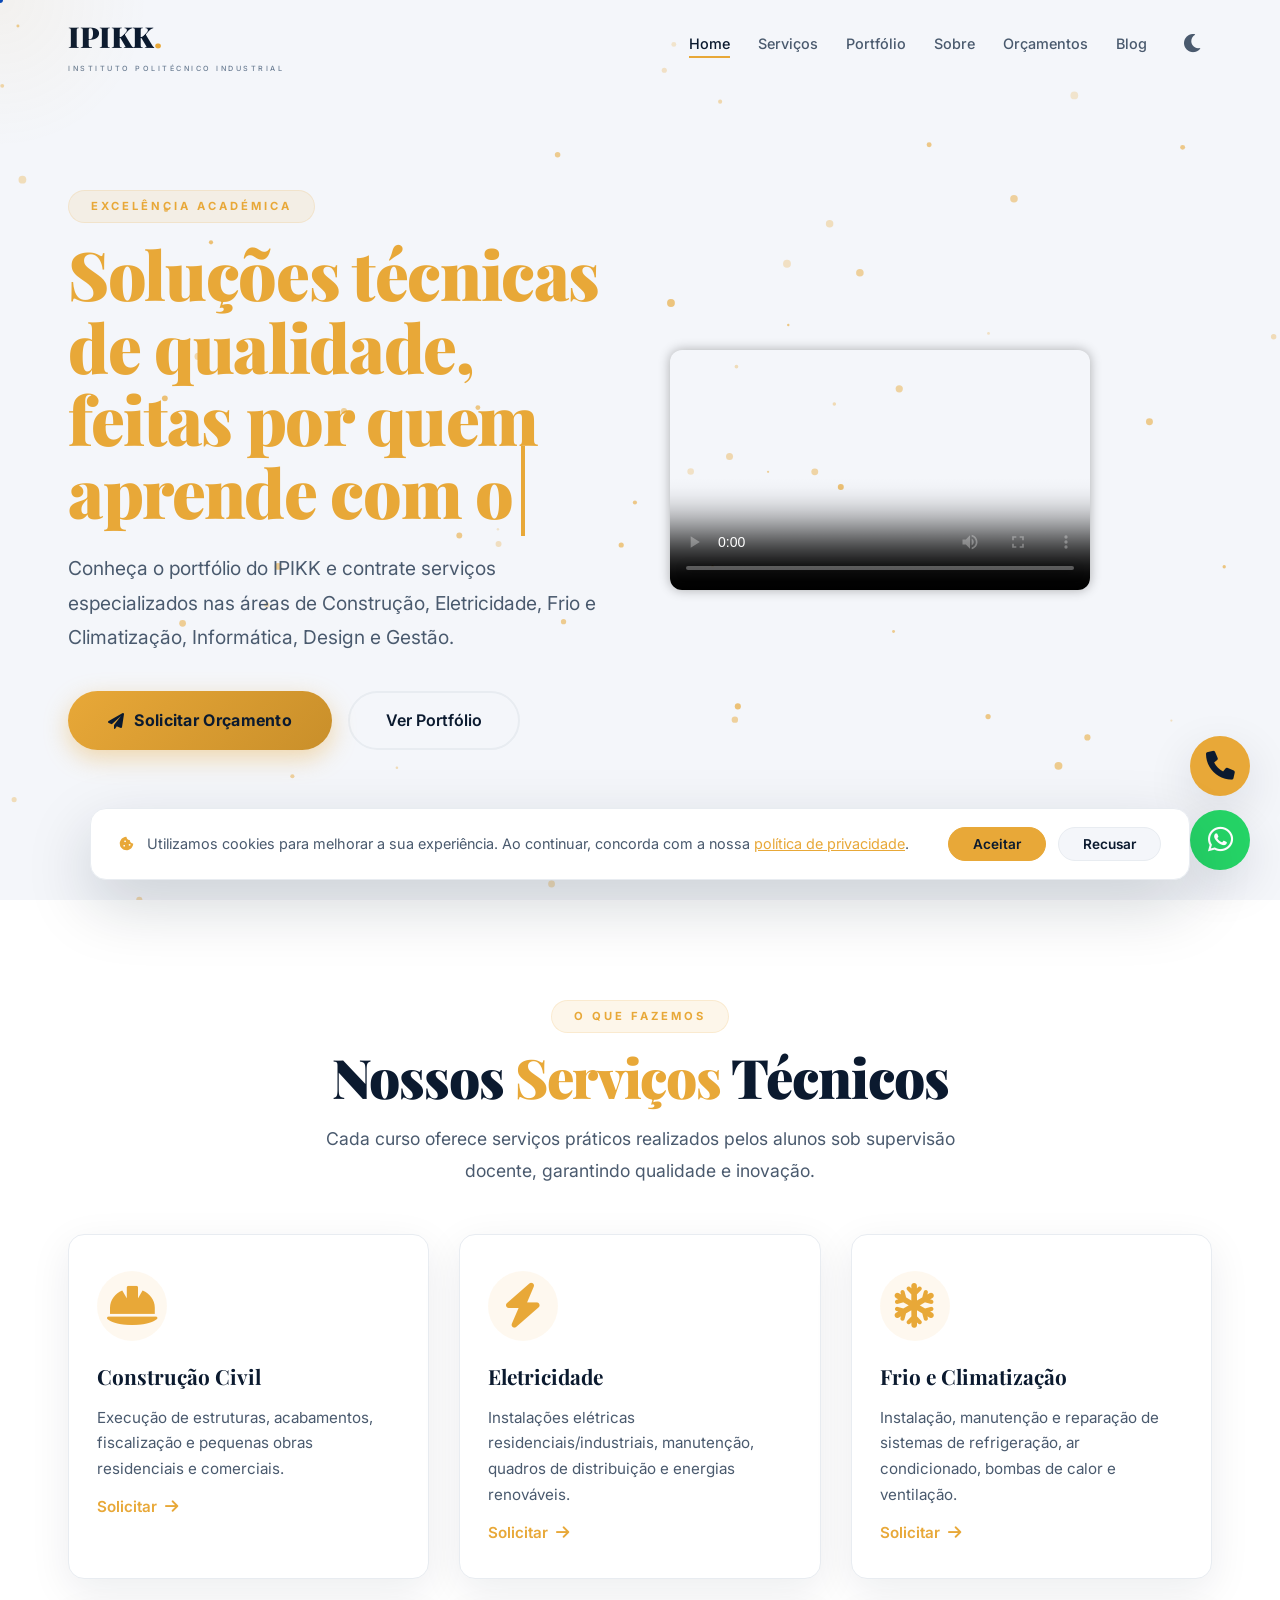
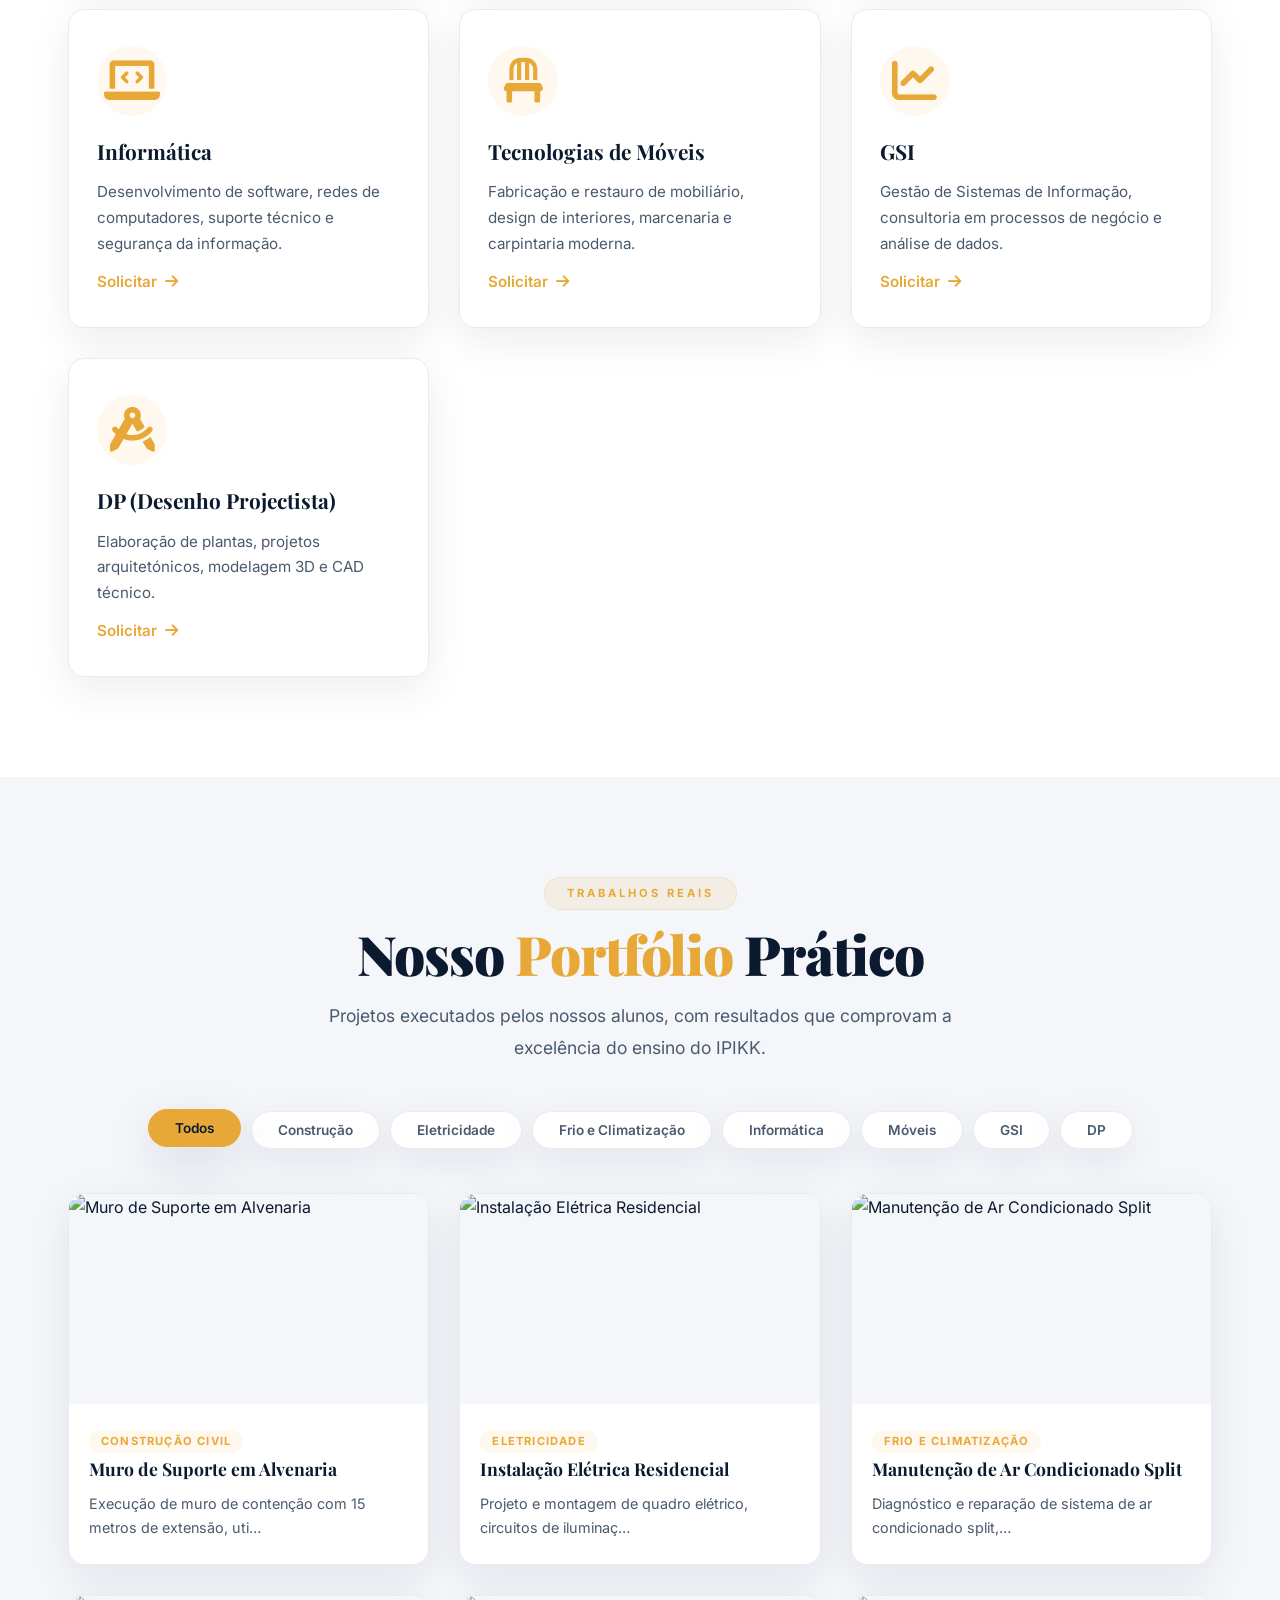
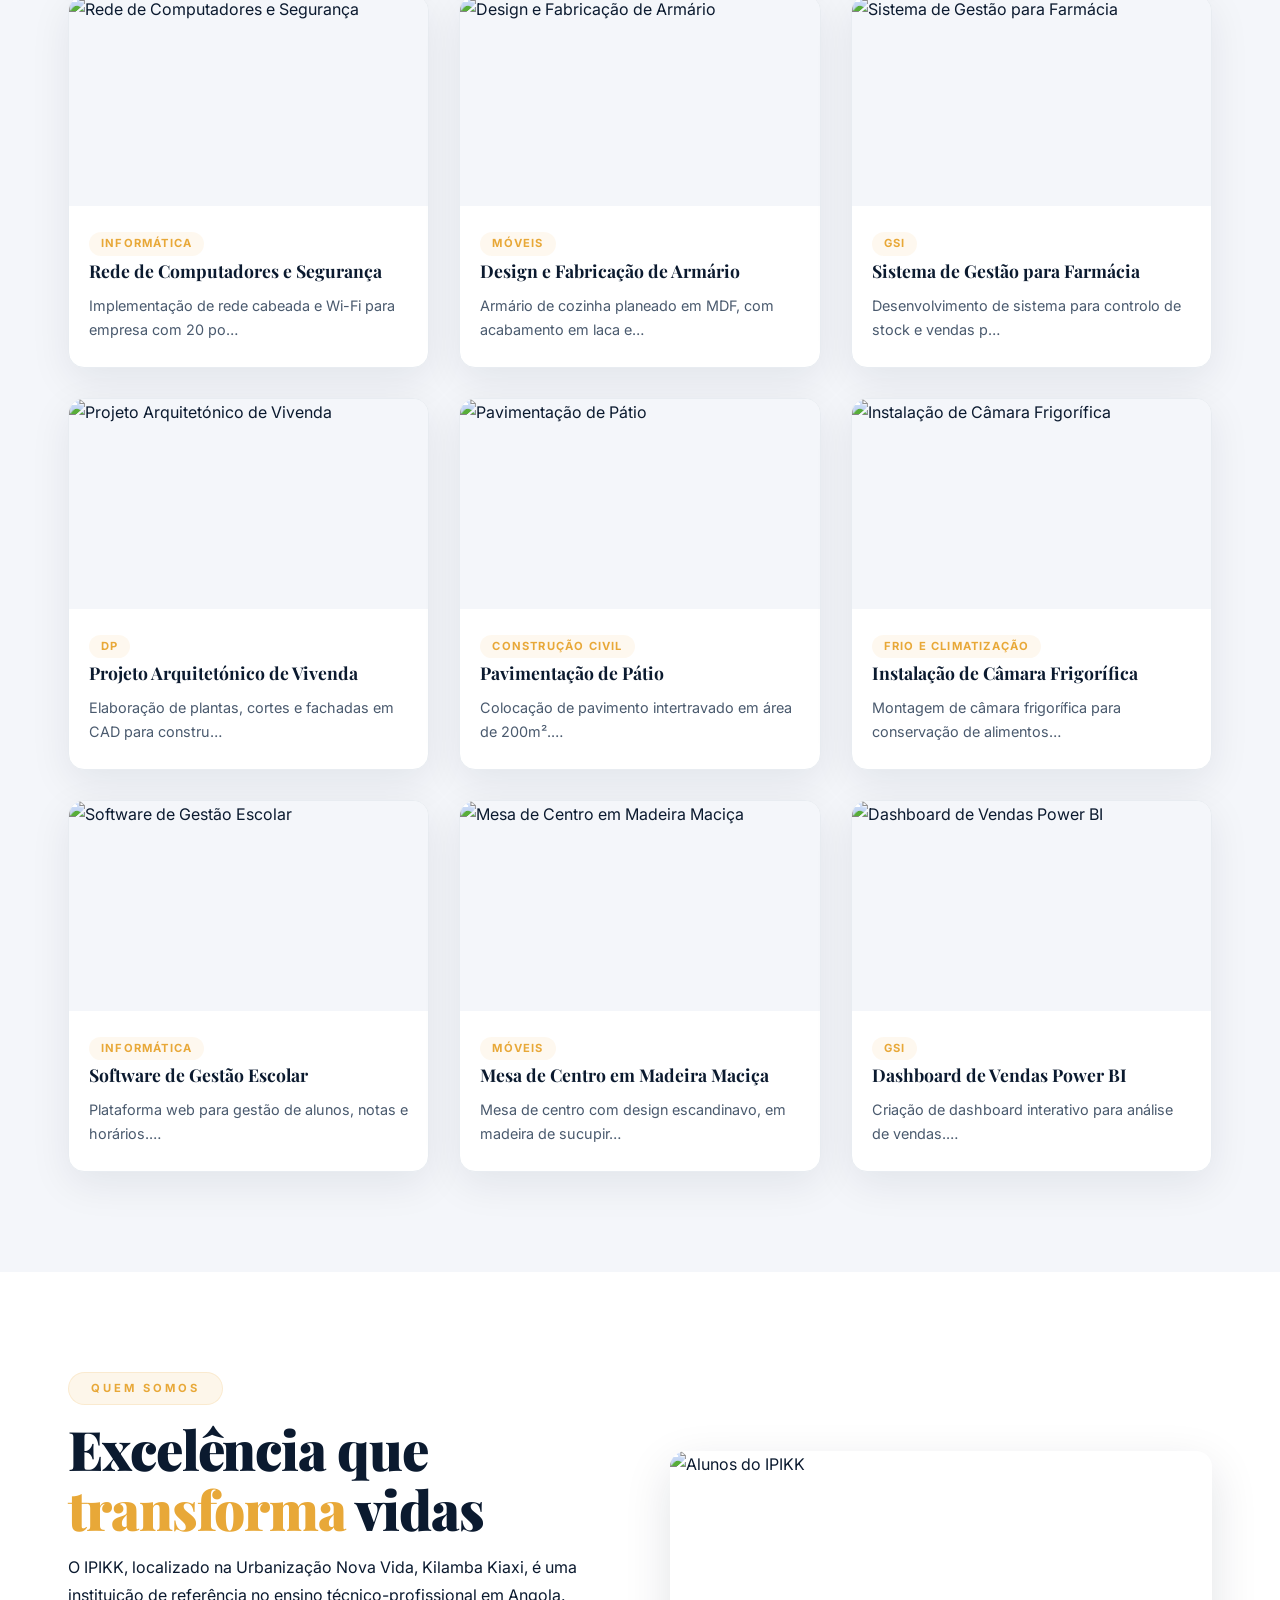
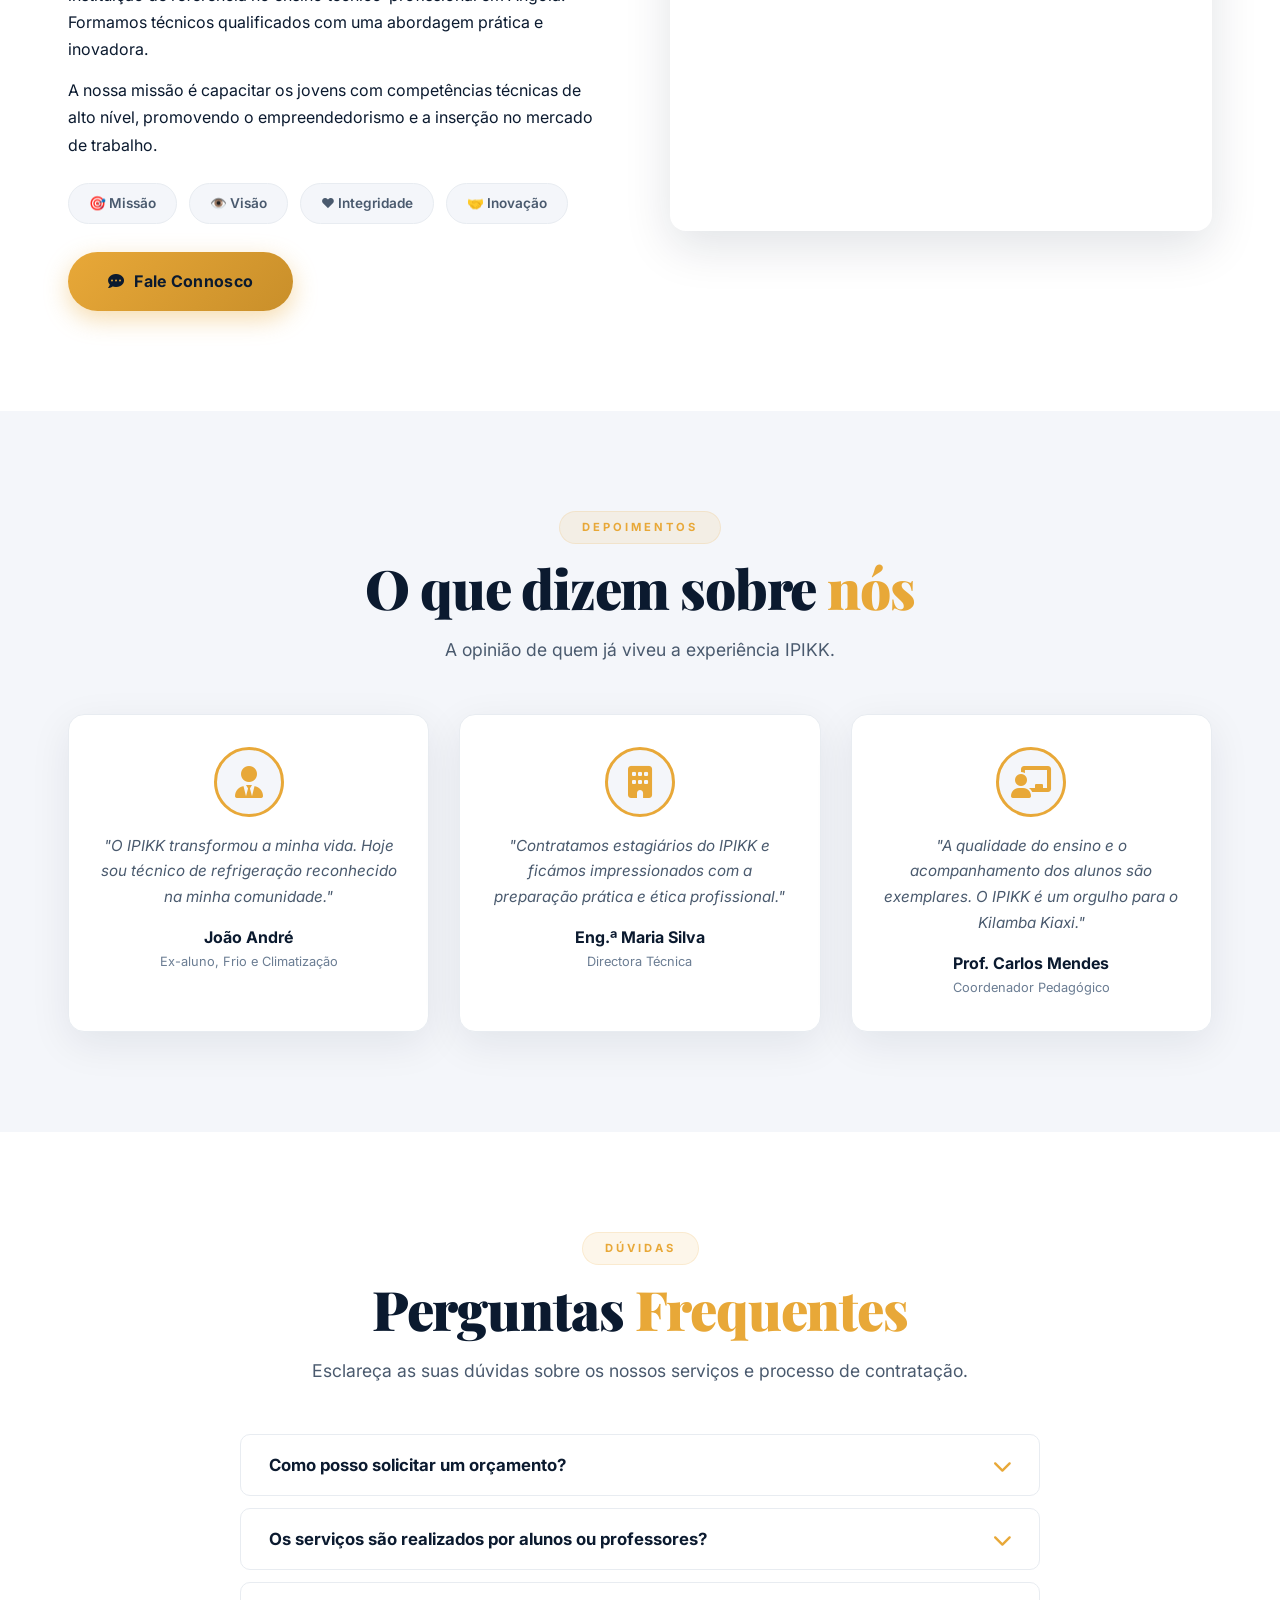
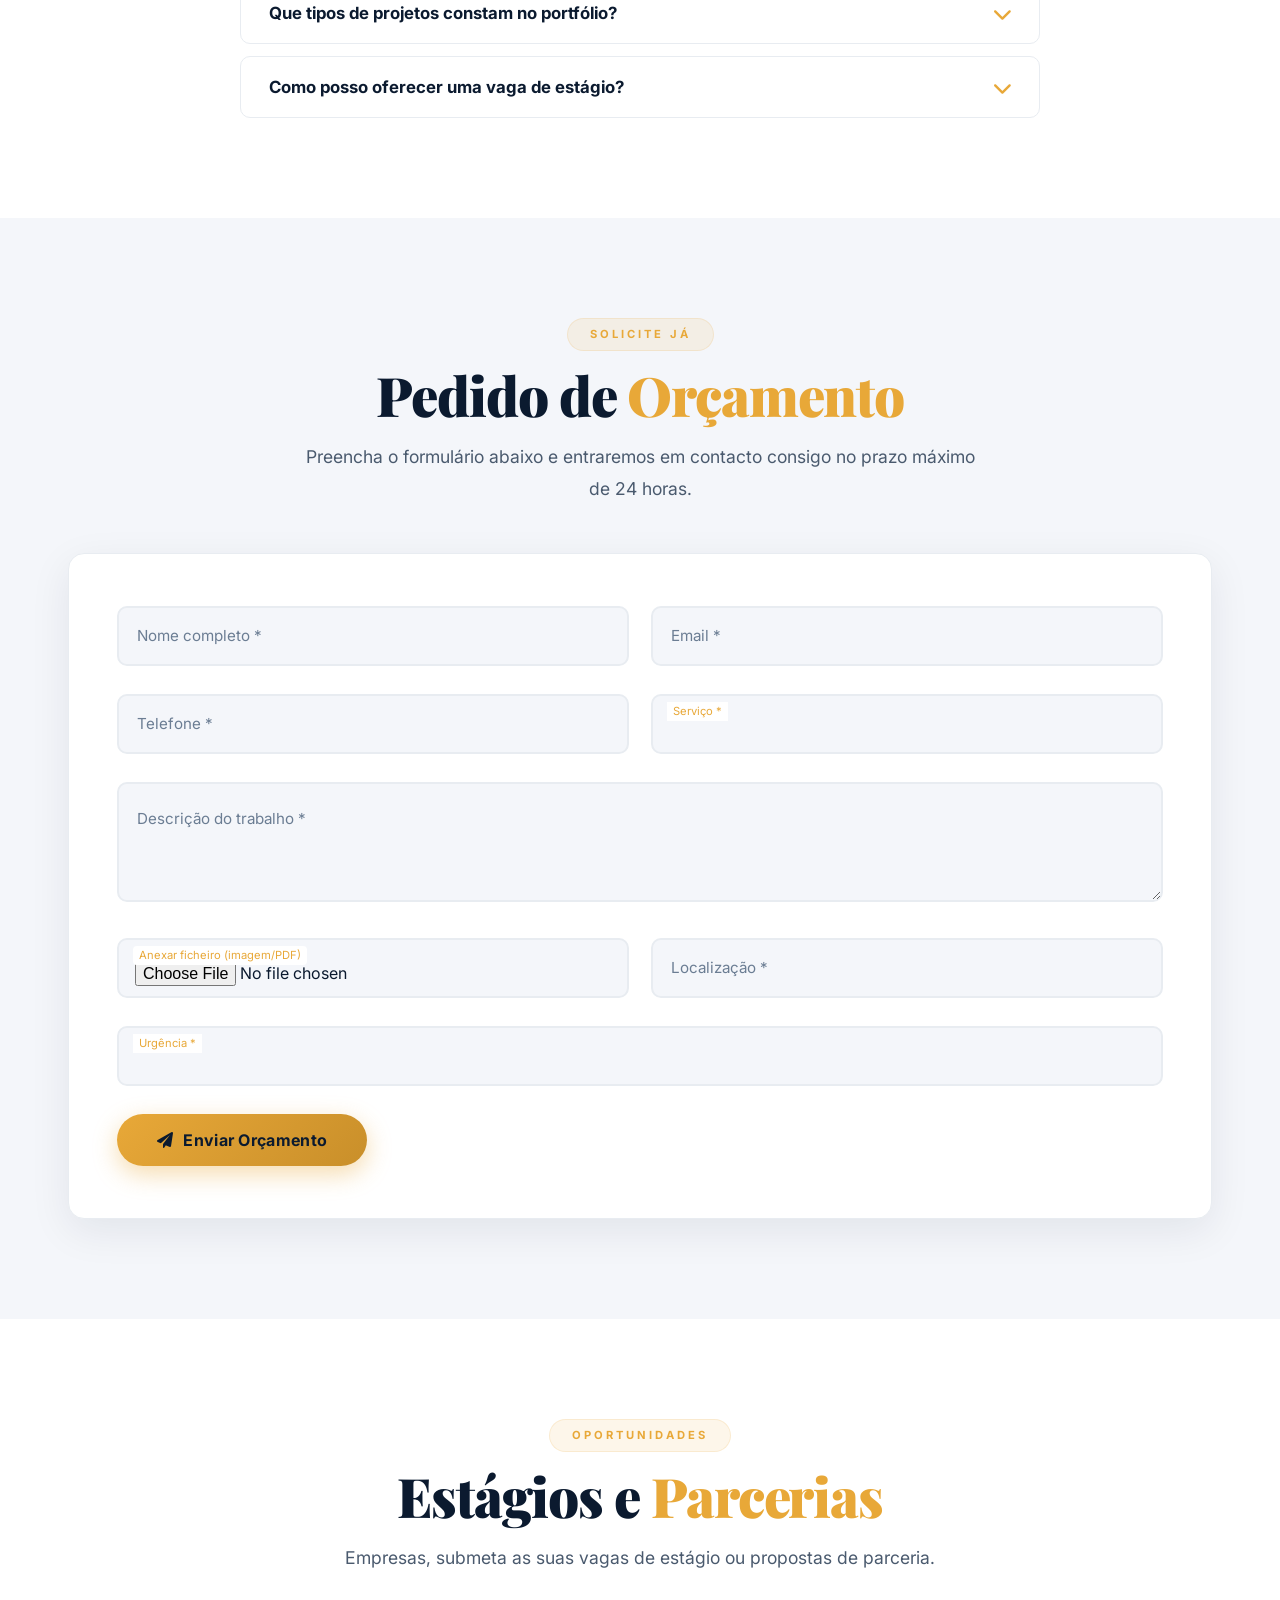
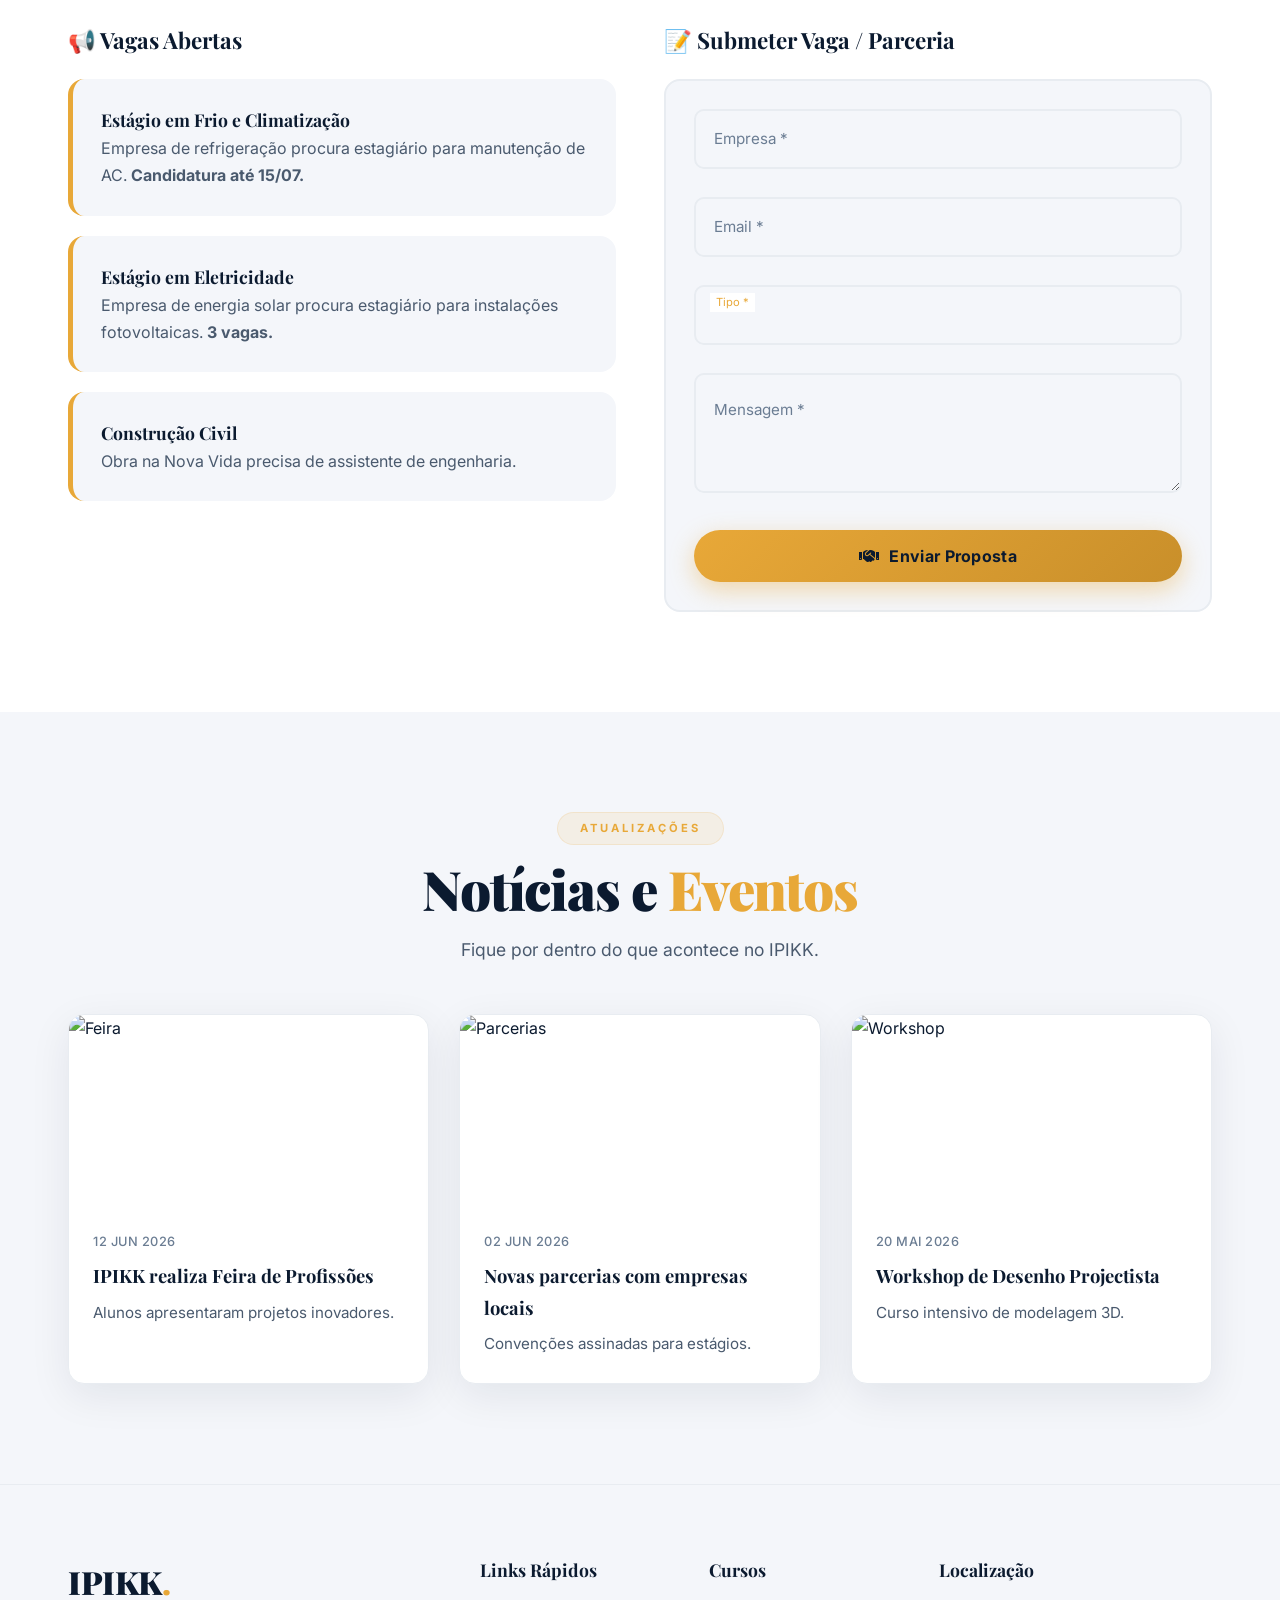
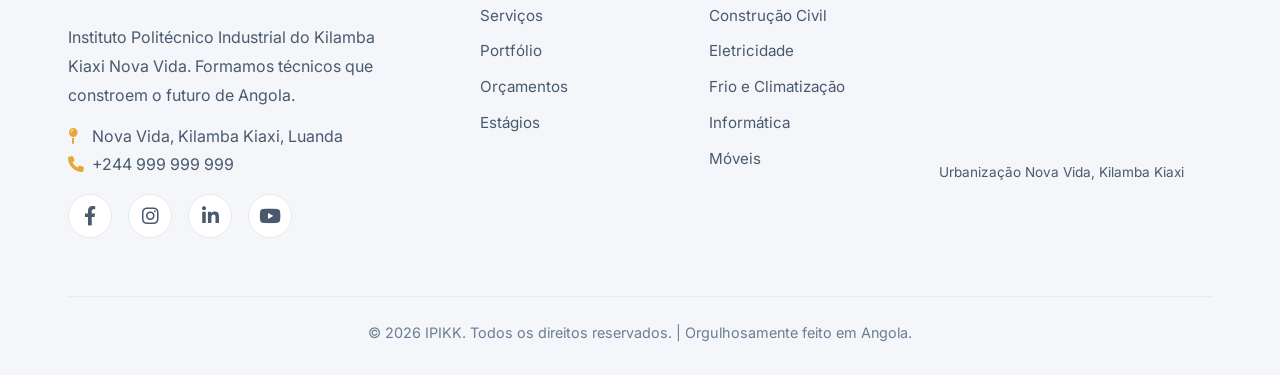
==== index.html @ c1d5034c "Rename IPIKK.html to index.html" ====
<!DOCTYPE html>
<html lang="pt-PT" class="light">
<head>
    <meta charset="UTF-8">
    <meta name="viewport" content="width=device-width, initial-scale=1.0">
    <title>IPIKK — Instituto Politécnico Industrial do Kilamba Kiaxi Nova Vida</title>
    <meta name="description" content="IPIKK: Ensino técnico profissional em Construção Civil, Eletricidade, Frio e Climatização, Informática, Móveis, GSI e Desenho Projectista. Solicite serviços ou veja o nosso portfólio.">
    <link rel="stylesheet" href="https://cdnjs.cloudflare.com/ajax/libs/font-awesome/6.0.0-beta3/css/all.min.css">
    <link href="https://fonts.googleapis.com/css2?family=Inter:opsz,wght@14..32,400;14..32,500;14..32,600;14..32,700;14..32,800;14..32,900&family=Playfair+Display:wght@700;800;900&display=swap" rel="stylesheet">
    <link rel="stylesheet" href="video.css"> 
    <style>
        /* =============================================================
                   RESET & VARIÁVEIS (LIGHT / DARK)
                ============================================================= */
        *,
        *::before,
        *::after {
            margin: 0;
            padding: 0;
            box-sizing: border-box;
        }

        :root {
            --font-body: 'Inter', -apple-system, BlinkMacSystemFont, sans-serif;
            --font-heading: 'Playfair Display', 'Times New Roman', serif;

            --bg-primary: #FFFFFF;
            --bg-secondary: #F4F6FA;
            --bg-card: #FFFFFF;
            --bg-glass: rgba(255, 255, 255, 0.7);
            --text-primary: #0B1A2F;
            --text-secondary: #4A5A6E;
            --text-muted: #6B7D93;
            --border-color: #E8ECF1;
            --shadow-sm: 0 12px 40px rgba(11, 26, 47, 0.08);
            --shadow-md: 0 16px 48px rgba(11, 26, 47, 0.12);
            --shadow-lg: 0 24px 64px rgba(11, 26, 47, 0.18);
            --destaque: #E8A838;
            --destaque-hover: #C98F2A;
            --destaque-glow: rgba(232, 168, 56, 0.4);
            --radius: 16px;
            --radius-sm: 10px;
            --transition: 0.4s cubic-bezier(0.25, 0.46, 0.45, 0.94);
        }

        html.dark {
            --bg-primary: #0A0F1A;
            --bg-secondary: #141C2B;
            --bg-card: #1A2335;
            --bg-glass: rgba(26, 35, 53, 0.85);
            --text-primary: #F0F4FA;
            --text-secondary: #B0C0D0;
            --text-muted: #7A8A9E;
            --border-color: #2A3A50;
            --shadow-sm: 0 12px 40px rgba(0, 0, 0, 0.4);
            --shadow-md: 0 16px 48px rgba(0, 0, 0, 0.5);
            --shadow-lg: 0 24px 64px rgba(0, 0, 0, 0.6);
        }

        body {
            font-family: var(--font-body);
            background: var(--bg-primary);
            color: var(--text-primary);
            line-height: 1.7;
            transition: background 0.4s, color 0.4s;
            overflow-x: hidden;
            cursor: none;
        }

        @media (max-width: 768px) {
            body {
                cursor: auto;
            }
        }

        a {
            text-decoration: none;
            color: inherit;
        }
        img {
            max-width: 100%;
            display: block;
        }
        .container {
            max-width: 1200px;
            margin: 0 auto;
            padding: 0 28px;
        }
        .section-padding {
            padding: 100px 0;
        }

        /* =============================================================
                   PRELOADER
                ============================================================= */
        #preloader {
            position: fixed;
            inset: 0;
            background: var(--azul-profundo, #0B1A2F);
            background: var(--bg-primary);
            z-index: 99999;
            display: flex;
            flex-direction: column;
            align-items: center;
            justify-content: center;
            transition: opacity 0.8s ease, visibility 0.8s ease;
        }
        #preloader.hide {
            opacity: 0;
            visibility: hidden;
            pointer-events: none;
        }
        #preloader .logo-big {
            font-family: var(--font-heading);
            font-size: 3.5rem;
            font-weight: 900;
            color: var(--text-primary);
            margin-bottom: 20px;
        }
        #preloader .logo-big span {
            color: var(--destaque);
        }
        .preloader-spinner {
            width: 60px;
            height: 60px;
            border: 4px solid var(--border-color);
            border-top: 4px solid var(--destaque);
            border-radius: 50%;
            animation: spin 1s linear infinite;
        }
        .preloader-bar {
            width: 200px;
            height: 4px;
            background: var(--border-color);
            border-radius: 4px;
            margin-top: 24px;
            overflow: hidden;
            position: relative;
        }
        .preloader-bar::after {
            content: '';
            position: absolute;
            left: -100%;
            top: 0;
            width: 100%;
            height: 100%;
            background: var(--destaque);
            animation: loadBar 1.8s ease-in-out infinite;
        }
        @keyframes spin {
            to {
                transform: rotate(360deg);
            }
        }
        @keyframes loadBar {
            0% {
                left: -100%;
                width: 30%;
            }
            50% {
                left: 0%;
                width: 70%;
            }
            100% {
                left: 100%;
                width: 30%;
            }
        }

        /* =============================================================
                   CUSTOM CURSOR
                ============================================================= */
        .cursor-glow {
            position: fixed;
            width: 300px;
            height: 300px;
            border-radius: 50%;
            background: radial-gradient(circle, rgba(232, 168, 56, 0.06) 0%, transparent 70%);
            pointer-events: none;
            z-index: 9999;
            transform: translate(-50%, -50%);
            transition: width 0.3s, height 0.3s;
            will-change: transform;
        }
        .cursor-dot {
            position: fixed;
            width: 6px;
            height: 6px;
            border-radius: 50%;
            background: var(--destaque);
            pointer-events: none;
            z-index: 9999;
            transform: translate(-50%, -50%);
            transition: width 0.15s, height 0.15s, background 0.3s;
            mix-blend-mode: difference;
        }
        @media (max-width: 768px) {
            .cursor-glow,
            .cursor-dot {
                display: none;
            }
        }

        /* =============================================================
                   SCROLL PROGRESS
                ============================================================= */
        #progress-bar {
            position: fixed;
            top: 0;
            left: 0;
            width: 0%;
            height: 4px;
            background: linear-gradient(90deg, var(--destaque), var(--destaque-hover));
            z-index: 10000;
            transition: width 0.1s;
            box-shadow: 0 0 16px var(--destaque-glow);
        }

        /* =============================================================
                   TAGS / TÍTULOS
                ============================================================= */
        .section-tag {
            display: inline-block;
            font-size: 0.7rem;
            font-weight: 700;
            text-transform: uppercase;
            letter-spacing: 3px;
            color: var(--destaque);
            background: rgba(232, 168, 56, 0.10);
            padding: 6px 22px;
            border-radius: 50px;
            margin-bottom: 14px;
            border: 1px solid rgba(232, 168, 56, 0.15);
        }
        .section-title {
            font-family: var(--font-heading);
            font-size: clamp(2.2rem, 5vw, 3.4rem);
            font-weight: 900;
            line-height: 1.1;
            color: var(--text-primary);
            margin-bottom: 16px;
            letter-spacing: -0.02em;
        }
        .section-title span {
            color: var(--destaque);
        }
        .section-sub {
            font-size: 1.1rem;
            color: var(--text-secondary);
            max-width: 680px;
            margin-bottom: 48px;
            line-height: 1.8;
        }
        .text-center {
            text-align: center;
        }
        .mx-auto {
            margin-left: auto;
            margin-right: auto;
        }

        /* =============================================================
                   BOTÕES
                ============================================================= */
        .btn-primary {
            display: inline-flex;
            align-items: center;
            gap: 10px;
            background: linear-gradient(135deg, var(--destaque) 0%, var(--destaque-hover) 100%);
            color: #0B1A2F;
            font-weight: 700;
            padding: 16px 40px;
            border-radius: 60px;
            border: none;
            font-size: 1rem;
            cursor: pointer;
            transition: var(--transition);
            box-shadow: 0 8px 24px var(--destaque-glow);
            font-family: var(--font-body);
            letter-spacing: 0.3px;
            position: relative;
            overflow: hidden;
        }
        .btn-primary::after {
            content: '';
            position: absolute;
            inset: 0;
            background: radial-gradient(circle at var(--x, 50%) var(--y, 50%), rgba(255, 255, 255, 0.3) 0%, transparent 60%);
            opacity: 0;
            transition: opacity 0.5s;
        }
        .btn-primary:hover::after {
            opacity: 1;
        }
        .btn-primary:hover {
            transform: translateY(-4px) scale(1.02);
            box-shadow: 0 14px 36px var(--destaque-glow);
        }
        .btn-secondary {
            display: inline-flex;
            align-items: center;
            gap: 10px;
            background: transparent;
            color: var(--text-primary);
            font-weight: 600;
            padding: 14px 36px;
            border-radius: 60px;
            border: 2px solid var(--border-color);
            font-size: 1rem;
            cursor: pointer;
            transition: var(--transition);
            font-family: var(--font-body);
        }
        .btn-secondary:hover {
            background: var(--text-primary);
            color: var(--bg-primary);
            border-color: var(--text-primary);
            transform: translateY(-3px);
        }

        /* =============================================================
                   HEADER
                ============================================================= */
        header {
            position: fixed;
            top: 0;
            left: 0;
            width: 100%;
            padding: 12px 0;
            z-index: 1000;
            transition: var(--transition);
            background: transparent;
        }
        header.scrolled {
            background: var(--bg-glass);
            backdrop-filter: blur(16px);
            -webkit-backdrop-filter: blur(16px);
            box-shadow: 0 4px 30px rgba(0, 0, 0, 0.06);
            border-bottom: 1px solid var(--border-color);
        }
        .header-flex {
            display: flex;
            justify-content: space-between;
            align-items: center;
        }
        .logo {
            font-family: var(--font-heading);
            font-weight: 900;
            font-size: 1.8rem;
            color: var(--text-primary);
            letter-spacing: -0.5px;
        }
        .logo span {
            color: var(--destaque);
        }
        .logo small {
            display: block;
            font-family: var(--font-body);
            font-size: 0.45rem;
            font-weight: 500;
            color: var(--text-muted);
            letter-spacing: 2.5px;
            text-transform: uppercase;
            margin-top: 2px;
        }

        nav ul {
            display: flex;
            gap: 28px;
            list-style: none;
            align-items: center;
        }
        nav ul li {
            position: relative;
        }
        nav ul li a {
            color: var(--text-secondary);
            font-weight: 500;
            font-size: 0.9rem;
            transition: var(--transition);
            padding-bottom: 4px;
            border-bottom: 2px solid transparent;
        }
        nav ul li a:hover,
        nav ul li a.active {
            color: var(--text-primary);
            border-bottom-color: var(--destaque);
        }

        .mega-dropdown {
            position: absolute;
            top: 36px;
            left: 50%;
            transform: translateX(-50%) translateY(10px);
            background: var(--bg-card);
            border: 1px solid var(--border-color);
            border-radius: var(--radius);
            padding: 20px 24px;
            min-width: 220px;
            box-shadow: var(--shadow-lg);
            opacity: 0;
            visibility: hidden;
            transition: var(--transition);
            z-index: 100;
            backdrop-filter: blur(12px);
        }
        nav ul li:hover .mega-dropdown {
            opacity: 1;
            visibility: visible;
            transform: translateX(-50%) translateY(0);
        }
        .mega-dropdown a {
            display: block;
            padding: 6px 0;
            font-size: 0.85rem;
            border-bottom: none !important;
            color: var(--text-secondary);
        }
        .mega-dropdown a:hover {
            color: var(--destaque);
            padding-left: 8px;
        }

        .theme-toggle {
            background: none;
            border: none;
            font-size: 1.3rem;
            color: var(--text-secondary);
            cursor: pointer;
            transition: var(--transition);
            padding: 4px 8px;
            border-radius: 50%;
        }
        .theme-toggle:hover {
            color: var(--destaque);
        }
        .hamburger {
            display: none;
            flex-direction: column;
            gap: 5px;
            cursor: pointer;
            background: none;
            border: none;
            padding: 6px;
        }
        .hamburger span {
            width: 28px;
            height: 2.5px;
            background: var(--text-primary);
            border-radius: 4px;
            transition: var(--transition);
        }

        /* =============================================================
                   HERO (Partículas + Typing)
                ============================================================= */
        #hero-canvas {
            position: absolute;
            inset: 0;
            width: 100%;
            height: 100%;
            z-index: 1;
            pointer-events: none;
        }

        .hero {
            position: relative;
            min-height: 100vh;
            display: flex;
            align-items: center;
            background: var(--bg-secondary);
            color: var(--text-primary);
            padding: 140px 0 100px;
            overflow: hidden;
        }
        .hero-grid {
            display: grid;
            grid-template-columns: 1fr 1fr;
            gap: 60px;
            align-items: center;
            position: relative;
            z-index: 2;
        }
        .hero-content h1 {
            font-family: var(--font-heading);
            font-size: clamp(2.6rem, 6vw, 4.2rem);
            font-weight: 900;
            line-height: 1.08;
            margin-bottom: 24px;
            letter-spacing: -0.02em;
            min-height: 1.4em;
        }
        .hero-content h1 .typewriter {
            color: var(--destaque);
            border-right: 4px solid var(--destaque);
            padding-right: 8px;
            animation: blink 0.8s step-end infinite;
        }
        @keyframes blink {
            50% {
                border-color: transparent;
            }
        }
        .hero-content p {
            font-size: 1.2rem;
            color: var(--text-secondary);
            margin-bottom: 36px;
            max-width: 540px;
            line-height: 1.8;
        }
        .hero-buttons {
            display: flex;
            gap: 16px;
            flex-wrap: wrap;
        }
        .hero-stats {
            display: grid;
            grid-template-columns: repeat(3, 1fr);
            gap: 20px;
            background: var(--bg-glass);
            backdrop-filter: blur(16px);
            padding: 36px 28px;
            border-radius: var(--radius);
            border: 1px solid var(--border-color);
        }
        .hero-stats .stat h3 {
            font-family: var(--font-heading);
            font-size: 2.8rem;
            font-weight: 900;
            color: var(--destaque);
            letter-spacing: -0.02em;
            line-height: 1;
        }
        .hero-stats .stat p {
            font-size: 0.9rem;
            color: var(--text-muted);
            margin: 0;
        }

        /* Video Trigger */
        .hero-video-trigger {
            position: relative;
            border-radius: var(--radius);
            overflow: hidden;
            cursor: pointer;
            box-shadow: var(--shadow-md);
        }
        .hero-video-trigger img {
            width: 100%;
            height: 380px;
            object-fit: cover;
            transition: var(--transition);
        }
        .hero-video-trigger:hover img {
            transform: scale(1.02);
        }
        .hero-video-trigger .play-btn {
            position: absolute;
            top: 50%;
            left: 50%;
            transform: translate(-50%, -50%);
            width: 80px;
            height: 80px;
            background: rgba(232, 168, 56, 0.9);
            border-radius: 50%;
            display: flex;
            align-items: center;
            justify-content: center;
            font-size: 2.2rem;
            color: #0B1A2F;
            backdrop-filter: blur(4px);
            transition: var(--transition);
            border: 3px solid rgba(255, 255, 255, 0.3);
        }
        .hero-video-trigger:hover .play-btn {
            transform: translate(-50%, -50%) scale(1.1);
        }

        /* =============================================================
                   SERVIÇOS / PORTFÓLIO / SOBRE / TESTEMUNHOS
                ============================================================= */
        .services-grid {
            display: grid;
            grid-template-columns: repeat(auto-fit, minmax(280px, 1fr));
            gap: 30px;
        }
        .service-card {
            background: var(--bg-card);
            border-radius: var(--radius);
            padding: 36px 28px 32px;
            box-shadow: var(--shadow-sm);
            border: 1px solid var(--border-color);
            transition: var(--transition);
            position: relative;
            overflow: hidden;
            transform-style: preserve-3d;
            cursor: default;
        }
        .service-card::before {
            content: '';
            position: absolute;
            top: 0;
            left: 0;
            width: 100%;
            height: 4px;
            background: linear-gradient(90deg, var(--destaque), var(--destaque-hover));
            opacity: 0;
            transition: var(--transition);
        }
        .service-card:hover::before {
            opacity: 1;
        }
        .service-card:hover {
            transform: translateY(-10px) rotateX(2deg) rotateY(2deg);
            box-shadow: var(--shadow-md);
            border-color: var(--destaque);
        }
        .service-card .icon {
            font-size: 2.8rem;
            color: var(--destaque);
            margin-bottom: 18px;
            display: inline-flex;
            align-items: center;
            justify-content: center;
            width: 70px;
            height: 70px;
            background: rgba(232, 168, 56, 0.08);
            border-radius: 50%;
            transition: var(--transition);
        }
        .service-card:hover .icon {
            background: var(--destaque);
            color: #fff;
            transform: scale(1.05);
        }
        .service-card h3 {
            font-family: var(--font-heading);
            font-size: 1.3rem;
            font-weight: 700;
            margin-bottom: 10px;
        }
        .service-card p {
            color: var(--text-secondary);
            font-size: 0.95rem;
        }
        .btn-small-link {
            display: inline-flex;
            align-items: center;
            gap: 8px;
            font-weight: 600;
            color: var(--destaque);
            transition: var(--transition);
            font-size: 0.95rem;
            margin-top: 12px;
        }
        .btn-small-link:hover {
            color: var(--destaque-hover);
        }
        .btn-small-link:hover i {
            transform: translateX(6px);
        }

        /* Portfólio */
        .filter-buttons {
            display: flex;
            flex-wrap: wrap;
            gap: 10px;
            margin-bottom: 44px;
            justify-content: center;
        }
        .filter-btn {
            background: var(--bg-card);
            border: 1px solid var(--border-color);
            padding: 10px 26px;
            border-radius: 60px;
            font-weight: 600;
            font-size: 0.85rem;
            color: var(--text-secondary);
            cursor: pointer;
            transition: var(--transition);
            font-family: var(--font-body);
            box-shadow: var(--shadow-sm);
        }
        .filter-btn.active,
        .filter-btn:hover {
            background: var(--destaque);
            color: #0B1A2F;
            border-color: var(--destaque);
            transform: translateY(-2px);
            box-shadow: var(--shadow-md);
        }
        .portfolio-grid {
            display: grid;
            grid-template-columns: repeat(auto-fill, minmax(270px, 1fr));
            gap: 30px;
        }
        .portfolio-item {
            border-radius: var(--radius);
            overflow: hidden;
            box-shadow: var(--shadow-sm);
            cursor: pointer;
            transition: var(--transition);
            background: var(--bg-card);
            border: 1px solid var(--border-color);
        }
        .portfolio-item:hover {
            transform: translateY(-8px) scale(1.01);
            box-shadow: var(--shadow-md);
        }
        .portfolio-item img {
            height: 210px;
            width: 100%;
            object-fit: cover;
            transition: var(--transition);
            background: var(--bg-secondary);
        }
        .portfolio-item:hover img {
            transform: scale(1.03);
        }
        .portfolio-item .info {
            padding: 22px 20px 24px;
        }
        .portfolio-item .info h4 {
            font-family: var(--font-heading);
            font-size: 1.1rem;
        }
        .portfolio-item .info .course-tag {
            font-size: 0.7rem;
            font-weight: 700;
            color: var(--destaque);
            text-transform: uppercase;
            letter-spacing: 1.2px;
            background: rgba(232, 168, 56, 0.08);
            padding: 2px 12px;
            border-radius: 50px;
            display: inline-block;
        }
        .portfolio-item .info p {
            font-size: 0.9rem;
            color: var(--text-secondary);
            margin-top: 8px;
        }

        /* Lightbox */
        .lightbox-overlay {
            position: fixed;
            inset: 0;
            background: rgba(0, 0, 0, 0.85);
            backdrop-filter: blur(20px);
            z-index: 9999;
            display: none;
            justify-content: center;
            align-items: center;
            padding: 40px;
            opacity: 0;
            transition: opacity 0.4s ease;
        }
        .lightbox-overlay.active {
            display: flex;
            opacity: 1;
        }
        .lightbox-content {
            background: var(--bg-card);
            max-width: 720px;
            width: 100%;
            border-radius: var(--radius);
            padding: 48px;
            position: relative;
            max-height: 90vh;
            overflow-y: auto;
            box-shadow: var(--shadow-lg);
            transform: scale(0.95);
            transition: transform 0.4s ease;
        }
        .lightbox-overlay.active .lightbox-content {
            transform: scale(1);
        }
        .lightbox-close {
            position: absolute;
            top: 18px;
            right: 24px;
            font-size: 2.2rem;
            cursor: pointer;
            background: none;
            border: none;
            color: var(--text-primary);
            transition: var(--transition);
        }
        .lightbox-close:hover {
            transform: rotate(90deg);
            color: var(--destaque);
        }
        .lightbox-nav {
            position: absolute;
            top: 50%;
            transform: translateY(-50%);
            background: var(--bg-glass);
            color: var(--text-primary);
            border: 1px solid var(--border-color);
            width: 44px;
            height: 44px;
            border-radius: 50%;
            font-size: 1.2rem;
            cursor: pointer;
            transition: var(--transition);
            display: flex;
            align-items: center;
            justify-content: center;
            backdrop-filter: blur(8px);
        }
        .lightbox-nav:hover {
            background: var(--destaque);
            color: #fff;
            border-color: var(--destaque);
        }
        .lightbox-nav.prev {
            left: -22px;
        }
        .lightbox-nav.next {
            right: -22px;
        }
        .lightbox-content img {
            width: 100%;
            max-height: 320px;
            object-fit: cover;
            border-radius: var(--radius-sm);
            margin: 18px 0;
        }
        .lightbox-content h3 {
            font-family: var(--font-heading);
            font-size: 1.8rem;
        }
        .lightbox-content .course-badge {
            display: inline-block;
            background: rgba(232, 168, 56, 0.12);
            color: var(--destaque);
            font-weight: 700;
            font-size: 0.8rem;
            padding: 4px 16px;
            border-radius: 50px;
            margin-bottom: 12px;
        }
        .lightbox-share {
            margin-top: 16px;
            display: flex;
            gap: 12px;
            align-items: center;
            flex-wrap: wrap;
        }
        .lightbox-share span {
            font-size: 0.9rem;
            color: var(--text-muted);
        }
        .lightbox-share a {
            display: inline-flex;
            align-items: center;
            justify-content: center;
            width: 38px;
            height: 38px;
            border-radius: 50%;
            background: var(--bg-secondary);
            color: var(--text-secondary);
            border: 1px solid var(--border-color);
            transition: var(--transition);
        }
        .lightbox-share a:hover {
            background: var(--destaque);
            color: #fff;
            border-color: var(--destaque);
            transform: translateY(-3px);
        }

        /* Sobre */
        .sobre-grid {
            display: grid;
            grid-template-columns: 1fr 1fr;
            gap: 60px;
            align-items: center;
        }
        .sobre-grid img {
            border-radius: var(--radius);
            box-shadow: var(--shadow-md);
            height: 380px;
            width: 100%;
            object-fit: cover;
        }
        .sobre-valores {
            display: flex;
            flex-wrap: wrap;
            gap: 12px;
            margin-top: 24px;
        }
        .sobre-valores span {
            background: var(--bg-secondary);
            padding: 8px 20px;
            border-radius: 50px;
            font-weight: 600;
            font-size: 0.85rem;
            color: var(--text-secondary);
            border: 1px solid var(--border-color);
        }

        /* Testemunhos */
        .testimonials-grid {
            display: grid;
            grid-template-columns: repeat(auto-fit, minmax(260px, 1fr));
            gap: 30px;
        }
        .testimonial-card {
            background: var(--bg-card);
            padding: 32px 28px;
            border-radius: var(--radius);
            box-shadow: var(--shadow-sm);
            border: 1px solid var(--border-color);
            transition: var(--transition);
            text-align: center;
        }
        .testimonial-card:hover {
            transform: translateY(-6px);
            box-shadow: var(--shadow-md);
        }
        .testimonial-card .avatar {
            width: 70px;
            height: 70px;
            border-radius: 50%;
            background: var(--bg-secondary);
            margin: 0 auto 16px;
            display: flex;
            align-items: center;
            justify-content: center;
            font-size: 2rem;
            color: var(--destaque);
            border: 3px solid var(--destaque);
        }
        .testimonial-card blockquote {
            font-style: italic;
            color: var(--text-secondary);
            font-size: 0.95rem;
        }
        .testimonial-card .author {
            margin-top: 14px;
            font-weight: 700;
        }
        .testimonial-card .role {
            font-size: 0.8rem;
            color: var(--text-muted);
        }

        /* FAQ */
        .faq-list {
            max-width: 800px;
            margin: 0 auto;
            display: flex;
            flex-direction: column;
            gap: 12px;
        }
        .faq-item {
            background: var(--bg-card);
            border-radius: var(--radius-sm);
            border: 1px solid var(--border-color);
            overflow: hidden;
            transition: var(--transition);
        }
        .faq-question {
            width: 100%;
            padding: 20px 28px;
            background: none;
            border: none;
            display: flex;
            justify-content: space-between;
            align-items: center;
            font-weight: 700;
            font-size: 1.05rem;
            color: var(--text-primary);
            cursor: pointer;
            font-family: var(--font-body);
            text-align: left;
            gap: 16px;
            transition: var(--transition);
        }
        .faq-question i {
            color: var(--destaque);
            transition: var(--transition);
            font-size: 1.2rem;
        }
        .faq-item.active .faq-question i {
            transform: rotate(180deg);
        }
        .faq-answer {
            max-height: 0;
            overflow: hidden;
            transition: max-height 0.4s ease, padding 0.4s ease;
            padding: 0 28px;
            color: var(--text-secondary);
        }
        .faq-item.active .faq-answer {
            max-height: 200px;
            padding: 0 28px 24px;
        }

        /* =============================================================
                   FORMULÁRIOS (Floating Labels)
                ============================================================= */
        .form-card {
            background: var(--bg-card);
            padding: 52px 48px;
            border-radius: var(--radius);
            box-shadow: var(--shadow-sm);
            border: 1px solid var(--border-color);
        }
        .float-group {
            position: relative;
            margin-bottom: 28px;
        }
        .float-group input,
        .float-group select,
        .float-group textarea {
            width: 100%;
            padding: 18px 16px 8px 16px;
            border: 2px solid var(--border-color);
            border-radius: var(--radius-sm);
            font-size: 1rem;
            transition: var(--transition);
            font-family: var(--font-body);
            background: var(--bg-secondary);
            color: var(--text-primary);
            outline: none;
            height: 60px;
            appearance: none;
        }
        .float-group textarea {
            height: auto;
            padding-top: 24px;
            min-height: 120px;
            resize: vertical;
        }
        .float-group label {
            position: absolute;
            left: 16px;
            top: 50%;
            transform: translateY(-50%);
            font-size: 0.95rem;
            color: var(--text-muted);
            transition: var(--transition);
            pointer-events: none;
            background: transparent;
            padding: 0 4px;
        }
        .float-group textarea~label {
            top: 24px;
            transform: translateY(0);
        }
        .float-group input:focus~label,
        .float-group input:not(:placeholder-shown)~label,
        .float-group textarea:focus~label,
        .float-group textarea:not(:placeholder-shown)~label {
            top: 8px;
            transform: translateY(0);
            font-size: 0.7rem;
            color: var(--destaque);
            background: var(--bg-card);
            padding: 0 6px;
            border-radius: 4px;
        }
        .float-group input:focus,
        .float-group textarea:focus {
            border-color: var(--destaque);
            box-shadow: 0 0 0 4px rgba(232, 168, 56, 0.12);
            background: var(--bg-primary);
        }
        .float-group select~label {
            top: 8px;
            transform: translateY(0);
            font-size: 0.7rem;
            color: var(--destaque);
            background: var(--bg-card);
            padding: 0 6px;
        }
        .float-group .error-msg {
            font-size: 0.75rem;
            color: #D32F2F;
            margin-top: 4px;
            display: none;
        }
        .float-group.invalid input,
        .float-group.invalid textarea,
        .float-group.invalid select {
            border-color: #D32F2F;
            background: rgba(211, 47, 47, 0.05);
        }
        .float-group.invalid .error-msg {
            display: block;
        }
        .form-row {
            display: grid;
            grid-template-columns: 1fr 1fr;
            gap: 22px;
        }
        .success-message {
            display: none;
            background: rgba(46, 125, 50, 0.1);
            color: #2E7D32;
            padding: 18px 24px;
            border-radius: var(--radius-sm);
            margin-top: 24px;
            font-weight: 600;
            border-left: 6px solid #43A047;
            align-items: center;
            gap: 12px;
        }
        .success-message.show {
            display: flex;
        }
        html.dark .success-message {
            background: rgba(76, 175, 80, 0.15);
            color: #81C784;
        }

        /* =============================================================
                   ESTÁGIOS / BLOG / FOOTER
                ============================================================= */
        .estagios-grid {
            display: grid;
            grid-template-columns: 1fr 1fr;
            gap: 48px;
        }
        .vaga-card {
            background: var(--bg-secondary);
            padding: 26px 28px;
            border-radius: var(--radius);
            border-left: 5px solid var(--destaque);
            margin-bottom: 20px;
            transition: var(--transition);
        }
        .vaga-card:hover {
            transform: translateX(6px);
            box-shadow: var(--shadow-sm);
        }
        .vaga-card h4 {
            font-family: var(--font-heading);
            font-size: 1.1rem;
        }
        .vaga-card p {
            color: var(--text-secondary);
        }

        .blog-grid {
            display: grid;
            grid-template-columns: repeat(auto-fill, minmax(280px, 1fr));
            gap: 30px;
        }
        .blog-card {
            border-radius: var(--radius);
            overflow: hidden;
            box-shadow: var(--shadow-sm);
            border: 1px solid var(--border-color);
            background: var(--bg-card);
            transition: var(--transition);
        }
        .blog-card:hover {
            transform: translateY(-6px);
            box-shadow: var(--shadow-md);
        }
        .blog-card img {
            height: 190px;
            width: 100%;
            object-fit: cover;
        }
        .blog-card .content {
            padding: 22px 24px 26px;
        }
        .blog-card .content .date {
            color: var(--text-muted);
            font-size: 0.8rem;
            font-weight: 500;
            text-transform: uppercase;
            letter-spacing: 0.5px;
        }
        .blog-card .content h4 {
            font-family: var(--font-heading);
            font-size: 1.15rem;
            margin: 6px 0 8px;
        }
        .blog-card .content p {
            color: var(--text-secondary);
            font-size: 0.95rem;
        }

        footer {
            background: var(--bg-secondary);
            color: var(--text-secondary);
            padding: 70px 0 30px;
            border-top: 1px solid var(--border-color);
        }
        .footer-grid {
            display: grid;
            grid-template-columns: 2fr 1fr 1fr 1.5fr;
            gap: 48px;
            margin-bottom: 48px;
        }
        .footer-grid h4 {
            color: var(--text-primary);
            font-family: var(--font-heading);
            font-size: 1.1rem;
            margin-bottom: 18px;
        }
        .footer-grid a {
            display: block;
            margin-bottom: 10px;
            transition: var(--transition);
            font-size: 0.95rem;
        }
        .footer-grid a:hover {
            color: var(--destaque);
            transform: translateX(4px);
        }
        .footer-social {
            display: flex;
            gap: 16px;
            margin-top: 16px;
        }
        .footer-social a {
            display: inline-flex;
            align-items: center;
            justify-content: center;
            width: 44px;
            height: 44px;
            border-radius: 50%;
            background: var(--bg-card);
            color: var(--text-secondary);
            font-size: 1.2rem;
            transition: var(--transition);
            border: 1px solid var(--border-color);
        }
        .footer-social a:hover {
            background: var(--destaque);
            color: #fff;
            transform: translateY(-4px);
            border-color: var(--destaque);
        }
        .footer-map iframe {
            width: 100%;
            height: 140px;
            border-radius: var(--radius-sm);
            border: 1px solid var(--border-color);
            filter: grayscale(0.3) invert(0.05);
        }
        html.dark .footer-map iframe {
            filter: grayscale(0.5) invert(0.8) brightness(0.7);
        }
        .footer-bottom {
            border-top: 1px solid var(--border-color);
            padding-top: 24px;
            text-align: center;
            font-size: 0.9rem;
            color: var(--text-muted);
        }

        /* =============================================================
                   COOKIE BANNER (CORRIGIDO)
                ============================================================= */
        #cookie-banner {
            position: fixed;
            bottom: 20px;
            left: 50%;
            transform: translateX(-50%);
            max-width: 1100px;
            width: calc(100% - 40px);
            background: var(--bg-card);
            border: 1px solid var(--border-color);
            border-radius: var(--radius);
            padding: 18px 28px;
            box-shadow: var(--shadow-lg);
            z-index: 9998;
            display: flex;
            align-items: center;
            justify-content: space-between;
            gap: 24px;
            backdrop-filter: blur(16px);
            transition: transform 0.5s ease, opacity 0.5s ease;
            flex-wrap: wrap;
        }
        #cookie-banner.hide {
            transform: translateX(-50%) translateY(120px);
            opacity: 0;
            pointer-events: none;
        }
        #cookie-banner p {
            font-size: 0.9rem;
            color: var(--text-secondary);
            margin: 0;
            flex: 1;
        }
        #cookie-banner .btn-group {
            display: flex;
            gap: 12px;
            flex-wrap: wrap;
        }
        #cookie-banner .btn-group button {
            padding: 8px 24px;
            border-radius: 60px;
            border: 1px solid var(--border-color);
            background: var(--bg-secondary);
            color: var(--text-primary);
            font-weight: 600;
            cursor: pointer;
            transition: var(--transition);
            font-family: var(--font-body);
            font-size: 0.85rem;
        }
        #cookie-banner .btn-group button.accept {
            background: var(--destaque);
            color: #0B1A2F;
            border-color: var(--destaque);
        }
        #cookie-banner .btn-group button:hover {
            transform: translateY(-2px);
            box-shadow: var(--shadow-sm);
        }
        @media (max-width: 600px) {
            #cookie-banner {
                flex-direction: column;
                text-align: center;
                padding: 16px 20px;
            }
            #cookie-banner .btn-group {
                justify-content: center;
            }
        }

        /* =============================================================
                   FLOATING BUTTONS / SCROLL TOP
                ============================================================= */
        .float-buttons {
            position: fixed;
            bottom: 30px;
            right: 30px;
            display: flex;
            flex-direction: column;
            gap: 14px;
            z-index: 999;
        }
        .float-btn {
            width: 60px;
            height: 60px;
            border-radius: 50%;
            display: flex;
            align-items: center;
            justify-content: center;
            font-size: 1.8rem;
            color: #fff;
            box-shadow: var(--shadow-md);
            transition: var(--transition);
            border: none;
            cursor: pointer;
        }
        .float-btn:hover {
            transform: scale(1.12) translateY(-4px);
            box-shadow: var(--shadow-lg);
        }
        .float-btn.whatsapp {
            background: #25D366;
        }
        .float-btn.call {
            background: var(--destaque);
            color: #0B1A2F;
        }

        .scroll-top {
            position: fixed;
            bottom: 100px;
            right: 30px;
            width: 50px;
            height: 50px;
            border-radius: 50%;
            background: var(--destaque);
            color: #0B1A2F;
            border: none;
            font-size: 1.4rem;
            cursor: pointer;
            box-shadow: var(--shadow-md);
            transition: var(--transition);
            opacity: 0;
            visibility: hidden;
            transform: translateY(20px);
            z-index: 998;
        }
        .scroll-top.visible {
            opacity: 1;
            visibility: visible;
            transform: translateY(0);
        }
        .scroll-top:hover {
            transform: scale(1.1) translateY(-4px);
        }

        /* =============================================================
                   ANIMAÇÕES FADE-UP
                ============================================================= */
        .fade-up {
            opacity: 0;
            transform: translateY(40px);
            transition: opacity 0.8s cubic-bezier(0.25, 0.46, 0.45, 0.94), transform 0.8s cubic-bezier(0.25, 0.46, 0.45, 0.94);
        }
        .fade-up.visible {
            opacity: 1;
            transform: translateY(0);
        }
        .fade-up.d-1 {
            transition-delay: 0.05s;
        }
        .fade-up.d-2 {
            transition-delay: 0.10s;
        }
        .fade-up.d-3 {
            transition-delay: 0.15s;
        }
        .fade-up.d-4 {
            transition-delay: 0.20s;
        }
        .fade-up.d-5 {
            transition-delay: 0.25s;
        }
        .fade-up.d-6 {
            transition-delay: 0.30s;
        }

        /* =============================================================
                   RESPONSIVIDADE
                ============================================================= */
        @media (max-width: 992px) {
            .hero-grid,
            .sobre-grid {
                grid-template-columns: 1fr;
                text-align: center;
            }
            .hero-content p,
            .section-sub {
                margin-left: auto;
                margin-right: auto;
            }
            .hero-buttons {
                justify-content: center;
            }
            .sobre-valores {
                justify-content: center;
            }
            .estagios-grid {
                grid-template-columns: 1fr;
            }
            .footer-grid {
                grid-template-columns: 1fr 1fr;
            }
            .lightbox-nav {
                display: none;
            }
            .mega-dropdown {
                display: none;
            }
        }

        @media (max-width: 768px) {
            .hamburger {
                display: flex;
            }
            nav ul {
                position: absolute;
                top: 100%;
                left: 0;
                width: 100%;
                background: var(--bg-glass);
                backdrop-filter: blur(20px);
                flex-direction: column;
                padding: 28px 24px;
                gap: 18px;
                display: none;
                border-top: 1px solid var(--border-color);
                box-shadow: var(--shadow-lg);
            }
            nav ul.open {
                display: flex;
            }
            .hero-stats {
                grid-template-columns: 1fr 1fr 1fr;
                padding: 24px 16px;
            }
            .hero-stats .stat h3 {
                font-size: 2rem;
            }
            .form-row {
                grid-template-columns: 1fr;
            }
            .form-card {
                padding: 28px 20px;
            }
            .footer-grid {
                grid-template-columns: 1fr;
                gap: 32px;
            }
            .float-buttons {
                bottom: 16px;
                right: 16px;
            }
            .float-btn {
                width: 52px;
                height: 52px;
                font-size: 1.5rem;
            }
            .scroll-top {
                bottom: 80px;
                right: 16px;
                width: 44px;
                height: 44px;
                font-size: 1.2rem;
            }
            .hero-video-trigger img {
                height: 240px;
            }
            .hero-video-trigger .play-btn {
                width: 60px;
                height: 60px;
                font-size: 1.6rem;
            }
            .hero-content h1 {
                min-height: 1.4em;
            }
        }

        @media (max-width: 480px) {
            .hero-stats {
                grid-template-columns: 1fr;
                gap: 12px;
            }
            .filter-buttons {
                gap: 6px;
            }
            .filter-btn {
                padding: 6px 16px;
                font-size: 0.75rem;
            }
            .section-padding {
                padding: 60px 0;
            }
            .hero {
                padding: 100px 0 60px;
                min-height: auto;
            }
        }

        /* =============================================================
                   ACESSIBILIDADE
                ============================================================= */
        :focus-visible {
            outline: 3px solid var(--destaque);
            outline-offset: 3px;
        }
        .skip-link {
            position: absolute;
            top: -100%;
            left: 50%;
            transform: translateX(-50%);
            background: var(--destaque);
            color: #0B1A2F;
            padding: 12px 28px;
            font-weight: 700;
            z-index: 9999;
            border-radius: 0 0 12px 12px;
            transition: top 0.2s;
        }
        .skip-link:focus {
            top: 0;
        }
        ::-webkit-scrollbar {
            width: 8px;
        }
        ::-webkit-scrollbar-track {
            background: var(--bg-secondary);
        }
        ::-webkit-scrollbar-thumb {
            background: var(--destaque);
            border-radius: 10px;
        }
    </style>
</head>
<body>

    <!-- ===== PRELOADER ===== -->
    <div id="preloader">
        <div class="logo-big">IPIKK<span>.</span></div>
        <div class="preloader-spinner"></div>
        <div class="preloader-bar"></div>
    </div>

    <!-- ===== CURSOR ===== -->
    <div class="cursor-glow" id="cursorGlow"></div>
    <div class="cursor-dot" id="cursorDot"></div>

    <!-- ===== PROGRESS BAR ===== -->
    <div id="progress-bar"></div>

    <!-- ===== SKIP LINK ===== -->
    <a href="#main" class="skip-link">Saltar para o conteúdo principal</a>

    <!-- ===== HEADER ===== -->
    <header id="header" role="banner">
        <div class="container header-flex">
            <div class="logo">IPIKK<span>.</span><small>Instituto Politécnico Industrial</small></div>
            <button class="hamburger" id="hamburger" aria-label="Abrir menu" aria-expanded="false">
                <span></span><span></span><span></span>
            </button>
            <nav role="navigation">
                <ul id="nav-menu">
                    <li><a href="#home" class="active">Home</a></li>
                    <li>
                        <a href="#servicos">Serviços</a>
                        <div class="mega-dropdown">
                            <a href="#servicos"><i class="fas fa-hard-hat" style="width:20px;"></i> Construção Civil</a>
                            <a href="#servicos"><i class="fas fa-bolt" style="width:20px;"></i> Eletricidade</a>
                            <a href="#servicos"><i class="fas fa-snowflake" style="width:20px;"></i> Frio e Climatização</a>
                            <a href="#servicos"><i class="fas fa-laptop-code" style="width:20px;"></i> Informática</a>
                            <a href="#servicos"><i class="fas fa-chair" style="width:20px;"></i> Tecnologias de Móveis</a>
                            <a href="#servicos"><i class="fas fa-chart-line" style="width:20px;"></i> GSI</a>
                            <a href="#servicos"><i class="fas fa-drafting-compass" style="width:20px;"></i> DP</a>
                        </div>
                    </li>
                    <li><a href="#portfolio">Portfólio</a></li>
                    <li><a href="#sobre">Sobre</a></li>
                    <li><a href="#orcamentos">Orçamentos</a></li>
                    <li><a href="#blog">Blog</a></li>
                    <li>
                        <button class="theme-toggle" id="themeToggle" aria-label="Alternar tema">
                            <i class="fas fa-moon" id="themeIcon"></i>
                        </button>
                    </li>
                </ul>
            </nav>
        </div>
    </header>

    <!-- ===== MAIN ===== -->
    <main id="main">

        <!-- ===== HERO ===== -->
        <section id="home" class="hero" aria-labelledby="hero-title">
            <canvas id="hero-canvas"></canvas>
            <div class="container hero-grid">
                <div class="hero-content fade-up">
                    <span class="section-tag">Excelência Académica</span>
                    <h1 id="hero-title"><span class="typewriter"></span></h1>
                    <p>Conheça o portfólio do IPIKK e contrate serviços especializados nas áreas de Construção, Eletricidade, Frio e Climatização, Informática, Design e Gestão.</p>
                    <div class="hero-buttons">
                        <a href="#orcamentos" class="btn-primary"><i class="fas fa-paper-plane"></i>Solicitar Orçamento</a>
                        <a href="#portfolio" class="btn-secondary">Ver Portfólio</a>
                    </div>
                </div>
                <video id="videoTrigger" controls poster="IPIKK-Video.jpg" width="640">
  <source src="IPIKK.mp4" type="video/mp4">
  <source src="IPIKK-Video.webm" type="video/webm">
  Seu navegador não suporta vídeo HTML5.
</video>

            </div>
        </section>

        <!-- ===== SERVIÇOS ===== -->
        <section id="servicos" class="section-padding" aria-labelledby="servicos-title">
            <div class="container">
                <div class="text-center fade-up">
                    <span class="section-tag">O que fazemos</span>
                    <h2 class="section-title">Nossos <span>Serviços</span> Técnicos</h2>
                    <p class="section-sub mx-auto">Cada curso oferece serviços práticos realizados pelos alunos sob supervisão docente, garantindo qualidade e inovação.</p>
                </div>
                <div class="services-grid" id="servicesGrid">
                    <div class="service-card fade-up d-1"><div class="icon"><i class="fas fa-hard-hat"></i></div><h3>Construção Civil</h3><p>Execução de estruturas, acabamentos, fiscalização e pequenas obras residenciais e comerciais.</p><a href="#orcamentos" class="btn-small-link">Solicitar <i class="fas fa-arrow-right"></i></a></div>
                    <div class="service-card fade-up d-2"><div class="icon"><i class="fas fa-bolt"></i></div><h3>Eletricidade</h3><p>Instalações elétricas residenciais/industriais, manutenção, quadros de distribuição e energias renováveis.</p><a href="#orcamentos" class="btn-small-link">Solicitar <i class="fas fa-arrow-right"></i></a></div>
                    <div class="service-card fade-up d-3"><div class="icon"><i class="fas fa-snowflake"></i></div><h3>Frio e Climatização</h3><p>Instalação, manutenção e reparação de sistemas de refrigeração, ar condicionado, bombas de calor e ventilação.</p><a href="#orcamentos" class="btn-small-link">Solicitar <i class="fas fa-arrow-right"></i></a></div>
                    <div class="service-card fade-up d-4"><div class="icon"><i class="fas fa-laptop-code"></i></div><h3>Informática</h3><p>Desenvolvimento de software, redes de computadores, suporte técnico e segurança da informação.</p><a href="#orcamentos" class="btn-small-link">Solicitar <i class="fas fa-arrow-right"></i></a></div>
                    <div class="service-card fade-up d-5"><div class="icon"><i class="fas fa-chair"></i></div><h3>Tecnologias de Móveis</h3><p>Fabricação e restauro de mobiliário, design de interiores, marcenaria e carpintaria moderna.</p><a href="#orcamentos" class="btn-small-link">Solicitar <i class="fas fa-arrow-right"></i></a></div>
                    <div class="service-card fade-up d-6"><div class="icon"><i class="fas fa-chart-line"></i></div><h3>GSI</h3><p>Gestão de Sistemas de Informação, consultoria em processos de negócio e análise de dados.</p><a href="#orcamentos" class="btn-small-link">Solicitar <i class="fas fa-arrow-right"></i></a></div>
                    <div class="service-card fade-up d-6"><div class="icon"><i class="fas fa-drafting-compass"></i></div><h3>DP (Desenho Projectista)</h3><p>Elaboração de plantas, projetos arquitetónicos, modelagem 3D e CAD técnico.</p><a href="#orcamentos" class="btn-small-link">Solicitar <i class="fas fa-arrow-right"></i></a></div>
                </div>
            </div>
        </section>

        <!-- ===== PORTFÓLIO ===== -->
        <section id="portfolio" class="section-padding" style="background:var(--bg-secondary);" aria-labelledby="portfolio-title">
            <div class="container">
                <div class="text-center fade-up">
                    <span class="section-tag">Trabalhos reais</span>
                    <h2 class="section-title">Nosso <span>Portfólio</span> Prático</h2>
                    <p class="section-sub mx-auto">Projetos executados pelos nossos alunos, com resultados que comprovam a excelência do ensino do IPIKK.</p>
                </div>
                <div class="filter-buttons fade-up" role="tablist">
                    <button class="filter-btn active" data-filter="all">Todos</button>
                    <button class="filter-btn" data-filter="Construção Civil">Construção</button>
                    <button class="filter-btn" data-filter="Eletricidade">Eletricidade</button>
                    <button class="filter-btn" data-filter="Frio e Climatização">Frio e Climatização</button>
                    <button class="filter-btn" data-filter="Informática">Informática</button>
                    <button class="filter-btn" data-filter="Móveis">Móveis</button>
                    <button class="filter-btn" data-filter="GSI">GSI</button>
                    <button class="filter-btn" data-filter="DP">DP</button>
                </div>
                <div class="portfolio-grid" id="portfolioGrid"></div>
            </div>
        </section>

        <!-- ===== SOBRE ===== -->
        <section id="sobre" class="section-padding" aria-labelledby="sobre-title">
            <div class="container sobre-grid">
                <div class="fade-up">
                    <span class="section-tag">Quem somos</span>
                    <h2 class="section-title" id="sobre-title">Excelência que <span>transforma</span> vidas</h2>
                    <p>O IPIKK, localizado na Urbanização Nova Vida, Kilamba Kiaxi, é uma instituição de referência no ensino técnico-profissional em Angola. Formamos técnicos qualificados com uma abordagem prática e inovadora.</p>
                    <p style="margin-top:14px;">A nossa missão é capacitar os jovens com competências técnicas de alto nível, promovendo o empreendedorismo e a inserção no mercado de trabalho.</p>
                    <div class="sobre-valores"><span>🎯 Missão</span><span>👁️ Visão</span><span>❤️ Integridade</span><span>🤝 Inovação</span></div>
                    <div style="margin-top:28px;"><a href="#orcamentos" class="btn-primary"><i class="fas fa-comment-dots"></i>Fale Connosco</a></div>
                </div>
                <div class="fade-up" style="transition-delay:0.2s;">
                    <img src="https://placehold.co/600x400/1A3A5C/FFFFFF?text=IPIKK+-+Oficinas+e+Alunos" alt="Alunos do IPIKK" loading="lazy">
                </div>
            </div>
        </section>

        <!-- ===== TESTEMUNHOS ===== -->
        <section id="testemunhos" class="section-padding" style="background:var(--bg-secondary);">
            <div class="container">
                <div class="text-center fade-up">
                    <span class="section-tag">Depoimentos</span>
                    <h2 class="section-title">O que dizem sobre <span>nós</span></h2>
                    <p class="section-sub mx-auto">A opinião de quem já viveu a experiência IPIKK.</p>
                </div>
                <div class="testimonials-grid">
                    <div class="testimonial-card fade-up d-1"><div class="avatar"><i class="fas fa-user-tie"></i></div><blockquote>"O IPIKK transformou a minha vida. Hoje sou técnico de refrigeração reconhecido na minha comunidade."</blockquote><div class="author">João André</div><div class="role">Ex-aluno, Frio e Climatização</div></div>
                    <div class="testimonial-card fade-up d-2"><div class="avatar"><i class="fas fa-building"></i></div><blockquote>"Contratamos estagiários do IPIKK e ficámos impressionados com a preparação prática e ética profissional."</blockquote><div class="author">Eng.ª Maria Silva</div><div class="role">Directora Técnica</div></div>
                    <div class="testimonial-card fade-up d-3"><div class="avatar"><i class="fas fa-chalkboard-teacher"></i></div><blockquote>"A qualidade do ensino e o acompanhamento dos alunos são exemplares. O IPIKK é um orgulho para o Kilamba Kiaxi."</blockquote><div class="author">Prof. Carlos Mendes</div><div class="role">Coordenador Pedagógico</div></div>
                </div>
            </div>
        </section>

        <!-- ===== FAQ ===== -->
        <section id="faq" class="section-padding">
            <div class="container">
                <div class="text-center fade-up">
                    <span class="section-tag">Dúvidas</span>
                    <h2 class="section-title">Perguntas <span>Frequentes</span></h2>
                    <p class="section-sub mx-auto">Esclareça as suas dúvidas sobre os nossos serviços e processo de contratação.</p>
                </div>
                <div class="faq-list fade-up">
                    <div class="faq-item"><button class="faq-question">Como posso solicitar um orçamento? <i class="fas fa-chevron-down"></i></button><div class="faq-answer">Basta preencher o formulário na secção "Orçamentos" com os seus dados e descrição do trabalho. Entraremos em contacto em até 24h.</div></div>
                    <div class="faq-item"><button class="faq-question">Os serviços são realizados por alunos ou professores? <i class="fas fa-chevron-down"></i></button><div class="faq-answer">Os serviços são executados por alunos sob supervisão direta de docentes especializados, garantindo qualidade e segurança.</div></div>
                    <div class="faq-item"><button class="faq-question">Que tipos de projetos constam no portfólio? <i class="fas fa-chevron-down"></i></button><div class="faq-answer">O portfólio inclui projetos reais realizados pelos nossos alunos, com fotos de antes/depois e resultados mensuráveis.</div></div>
                    <div class="faq-item"><button class="faq-question">Como posso oferecer uma vaga de estágio? <i class="fas fa-chevron-down"></i></button><div class="faq-answer">Utilize o formulário na secção "Estágios e Parcerias" para submeter a sua vaga ou proposta de parceria.</div></div>
                </div>
            </div>
        </section>

        <!-- ===== ORÇAMENTOS ===== -->
        <section id="orcamentos" class="section-padding" style="background:var(--bg-secondary);">
            <div class="container">
                <div class="text-center fade-up">
                    <span class="section-tag">Solicite já</span>
                    <h2 class="section-title">Pedido de <span>Orçamento</span></h2>
                    <p class="section-sub mx-auto">Preencha o formulário abaixo e entraremos em contacto consigo no prazo máximo de 24 horas.</p>
                </div>
                <div class="form-card fade-up">
                    <form id="orcamento-form" novalidate>
                        <div class="form-row">
                            <div class="float-group"><input type="text" id="nome" placeholder=" " required minlength="2"><label>Nome completo <span class="required">*</span></label><div class="error-msg">Campo obrigatório</div></div>
                            <div class="float-group"><input type="email" id="email" placeholder=" " required><label>Email <span class="required">*</span></label><div class="error-msg">Email inválido</div></div>
                        </div>
                        <div class="form-row">
                            <div class="float-group"><input type="tel" id="telefone" placeholder=" " required pattern="(\+244|00244)?[0-9]{9}"><label>Telefone <span class="required">*</span></label><div class="error-msg">Formato: +244 xxx xxx xxx</div></div>
                            <div class="float-group"><select id="servico" required><option value="" disabled selected></option><option>Construção Civil</option><option>Eletricidade</option><option>Frio e Climatização</option><option>Informática</option><option>Tecnologias de Móveis</option><option>GSI</option><option>DP</option></select><label>Serviço <span class="required">*</span></label><div class="error-msg">Selecione uma opção</div></div>
                        </div>
                        <div class="float-group"><textarea id="descricao" placeholder=" " required minlength="20"></textarea><label>Descrição do trabalho <span class="required">*</span></label><div class="error-msg">Mínimo 20 caracteres</div></div>
                        <div class="form-row">
                            <div class="float-group"><input type="file" id="ficheiro" accept=".jpg,.jpeg,.png,.pdf" style="padding-top:22px;"><label>Anexar ficheiro (imagem/PDF)</label></div>
                            <div class="float-group"><input type="text" id="localizacao" placeholder=" " required><label>Localização <span class="required">*</span></label><div class="error-msg">Campo obrigatório</div></div>
                        </div>
                        <div class="float-group"><select id="urgencia" required><option value="" disabled selected></option><option value="Normal">Normal</option><option value="Urgente">Urgente</option><option value="Muito Urgente">Muito Urgente</option></select><label>Urgência <span class="required">*</span></label><div class="error-msg">Selecione uma opção</div></div>
                        <button type="submit" class="btn-primary"><i class="fas fa-paper-plane"></i>Enviar Orçamento</button>
                        <div id="orcamento-success" class="success-message"><i class="fas fa-check-circle" style="font-size:1.4rem;"></i> Obrigado! O seu pedido foi enviado com sucesso. (Simulação)</div>
                    </form>
                </div>
            </div>
        </section>

        <!-- ===== ESTÁGIOS ===== -->
        <section id="estagios" class="section-padding">
            <div class="container">
                <div class="text-center fade-up">
                    <span class="section-tag">Oportunidades</span>
                    <h2 class="section-title">Estágios e <span>Parcerias</span></h2>
                    <p class="section-sub mx-auto">Empresas, submeta as suas vagas de estágio ou propostas de parceria.</p>
                </div>
                <div class="estagios-grid">
                    <div class="fade-up">
                        <h3 style="font-family:var(--font-heading); font-size:1.4rem; margin-bottom:20px;">📢 Vagas Abertas</h3>
                        <div class="vaga-card"><h4>Estágio em Frio e Climatização</h4><p>Empresa de refrigeração procura estagiário para manutenção de AC. <strong>Candidatura até 15/07.</strong></p></div>
                        <div class="vaga-card"><h4>Estágio em Eletricidade</h4><p>Empresa de energia solar procura estagiário para instalações fotovoltaicas. <strong>3 vagas.</strong></p></div>
                        <div class="vaga-card"><h4>Construção Civil</h4><p>Obra na Nova Vida precisa de assistente de engenharia.</p></div>
                    </div>
                    <div class="fade-up" style="transition-delay:0.2s;">
                        <h3 style="font-family:var(--font-heading); font-size:1.4rem; margin-bottom:20px;">📝 Submeter Vaga / Parceria</h3>
                        <form id="parceria-form" class="form-card" style="padding:28px; box-shadow:none; border:2px solid var(--border-color); background:var(--bg-secondary);">
                            <div class="float-group"><input type="text" id="empresa-nome" placeholder=" " required><label>Empresa <span class="required">*</span></label><div class="error-msg">Obrigatório</div></div>
                            <div class="float-group"><input type="email" id="empresa-email" placeholder=" " required><label>Email <span class="required">*</span></label><div class="error-msg">Email inválido</div></div>
                            <div class="float-group"><select id="empresa-tipo" required><option value="" disabled selected></option><option>Oferecer Estágio</option><option>Proposta de Parceria</option></select><label>Tipo <span class="required">*</span></label><div class="error-msg">Selecione</div></div>
                            <div class="float-group"><textarea id="empresa-msg" placeholder=" " required minlength="20"></textarea><label>Mensagem <span class="required">*</span></label><div class="error-msg">Mínimo 20 caracteres</div></div>
                            <button type="submit" class="btn-primary" style="width:100%; justify-content:center;"><i class="fas fa-handshake"></i>Enviar Proposta</button>
                            <div id="parceria-success" class="success-message"><i class="fas fa-check-circle" style="font-size:1.4rem;"></i> Proposta enviada! (Simulação)</div>
                        </form>
                    </div>
                </div>
            </div>
        </section>

        <!-- ===== BLOG ===== -->
        <section id="blog" class="section-padding" style="background:var(--bg-secondary);">
            <div class="container">
                <div class="text-center fade-up">
                    <span class="section-tag">Atualizações</span>
                    <h2 class="section-title">Notícias e <span>Eventos</span></h2>
                    <p class="section-sub mx-auto">Fique por dentro do que acontece no IPIKK.</p>
                </div>
                <div class="blog-grid">
                    <div class="blog-card fade-up d-1"><img src="https://placehold.co/600x300/1A3A5C/FFFFFF?text=Feira+de+Profissões" alt="Feira" loading="lazy"><div class="content"><span class="date">12 Jun 2026</span><h4>IPIKK realiza Feira de Profissões</h4><p>Alunos apresentaram projetos inovadores.</p></div></div>
                    <div class="blog-card fade-up d-2"><img src="https://placehold.co/600x300/0A1628/FFFFFF?text=Parcerias" alt="Parcerias" loading="lazy"><div class="content"><span class="date">02 Jun 2026</span><h4>Novas parcerias com empresas locais</h4><p>Convenções assinadas para estágios.</p></div></div>
                    <div class="blog-card fade-up d-3"><img src="https://placehold.co/600x300/E8A838/FFFFFF?text=Workshop+CAD" alt="Workshop" loading="lazy"><div class="content"><span class="date">20 Mai 2026</span><h4>Workshop de Desenho Projectista</h4><p>Curso intensivo de modelagem 3D.</p></div></div>
                </div>
            </div>
        </section>

    </main>

    <!-- ===== FOOTER ===== -->
    <footer>
        <div class="container">
            <div class="footer-grid">
                <div><div class="logo" style="font-size:2rem;">IPIKK<span>.</span></div><p style="margin:14px 0; max-width:320px; line-height:1.8;">Instituto Politécnico Industrial do Kilamba Kiaxi Nova Vida. Formamos técnicos que constroem o futuro de Angola.</p><p><i class="fas fa-map-pin" style="color:var(--destaque); width:20px;"></i> Nova Vida, Kilamba Kiaxi, Luanda</p><p><i class="fas fa-phone" style="color:var(--destaque); width:20px;"></i> +244 999 999 999</p><div class="footer-social"><a href="#"><i class="fab fa-facebook-f"></i></a><a href="#"><i class="fab fa-instagram"></i></a><a href="#"><i class="fab fa-linkedin-in"></i></a><a href="#"><i class="fab fa-youtube"></i></a></div></div>
                <div><h4>Links Rápidos</h4><a href="#servicos">Serviços</a><a href="#portfolio">Portfólio</a><a href="#orcamentos">Orçamentos</a><a href="#estagios">Estágios</a></div>
                <div><h4>Cursos</h4><a href="#servicos">Construção Civil</a><a href="#servicos">Eletricidade</a><a href="#servicos">Frio e Climatização</a><a href="#servicos">Informática</a><a href="#servicos">Móveis</a></div>
                <div><h4>Localização</h4>
                    <div class="footer-map">
                        <iframe src="https://www.google.com/maps/embed?pb=!1m18!1m12!1m3!1d3940.456!2d13.2495!3d-8.9755!2m3!1f0!2f0!3f0!3m2!1i1024!2i768!4f13.1!3m3!1m2!1s0x1a51f4e8b3f7f8d5%3A0x8f4e2b6a7f4e8f9d!2sLuanda%2C%20Angola!5e0!3m2!1spt-PT!2spt!4v1719672000000!5m2!1spt-PT!2spt" style="border:0;" allowfullscreen="" loading="lazy" referrerpolicy="no-referrer-when-downgrade"></iframe>
                    </div>
                    <p style="margin-top:10px; font-size:0.85rem;">Urbanização Nova Vida, Kilamba Kiaxi</p>
                </div>
            </div>
            <div class="footer-bottom">© <span id="currentYear"></span> IPIKK. Todos os direitos reservados. | Orgulhosamente feito em Angola.</div>
        </div>
    </footer>

    <!-- ===== FLOATING BUTTONS ===== -->
    <div class="float-buttons">
        <a href="tel:+244999999999" class="float-btn call" aria-label="Ligar"><i class="fas fa-phone"></i></a>
        <a href="https://wa.me/244999999999?text=Olá%20IPIKK!" class="float-btn whatsapp" aria-label="WhatsApp" target="_blank"><i class="fab fa-whatsapp"></i></a>
    </div>

    <!-- ===== SCROLL TOP ===== -->
    <button class="scroll-top" id="scrollTop" aria-label="Voltar ao topo"><i class="fas fa-arrow-up"></i></button>

    <!-- ===== LIGHTBOX ===== -->
    <div class="lightbox-overlay" id="lightbox" role="dialog">
        <div class="lightbox-content">
            <button class="lightbox-close" id="lightbox-close">&times;</button>
            <button class="lightbox-nav prev" id="lightbox-prev"><i class="fas fa-chevron-left"></i></button>
            <button class="lightbox-nav next" id="lightbox-next"><i class="fas fa-chevron-right"></i></button>
            <h3 id="lb-title">Projeto</h3>
            <span class="course-badge" id="lb-course">Curso</span>
            <img id="lb-img" src="" alt="Projeto">
            <p id="lb-desc" style="margin:12px 0; color:var(--text-secondary);"></p>
            <p id="lb-results" style="font-weight:700;"><i class="fas fa-check-circle" style="color:var(--destaque);"></i> Resultados: </p>
            <div class="lightbox-share">
                <span>Partilhar:</span>
                <a href="#" id="share-fb" target="_blank"><i class="fab fa-facebook-f"></i></a>
                <a href="#" id="share-tw" target="_blank"><i class="fab fa-twitter"></i></a>
                <a href="#" id="share-li" target="_blank"><i class="fab fa-linkedin-in"></i></a>
                <a href="#" id="share-wa" target="_blank"><i class="fab fa-whatsapp"></i></a>
            </div>
        </div>
    </div>

    <!-- ===== COOKIE BANNER (CORRIGIDO) ===== -->
    <div id="cookie-banner">
        <p><i class="fas fa-cookie-bite" style="color:var(--destaque); margin-right:10px;"></i> Utilizamos cookies para melhorar a sua experiência. Ao continuar, concorda com a nossa <a href="#" style="color:var(--destaque); text-decoration:underline;">política de privacidade</a>.</p>
        <div class="btn-group">
            <button class="accept" id="cookieAccept">Aceitar</button>
            <button id="cookieDecline">Recusar</button>
        </div>
    </div>

    <script>
        // ================================================================
        // 1. PRELOADER
        // ================================================================
        window.addEventListener('load', () => {
            setTimeout(() => {
                document.getElementById('preloader').classList.add('hide');
            }, 800);
        });

        // ================================================================
        // 2. TYPING EFFECT
        // ================================================================
        const text = "Soluções técnicas de qualidade, feitas por quem aprende com os melhores.";
        const typewriter = document.querySelector('.typewriter');
        let i = 0;
        setTimeout(() => {
            function typeLoop() {
                if (i < text.length) {
                    typewriter.textContent = text.substring(0, i + 1);
                    i++;
                    setTimeout(typeLoop, 45);
                } else {
                    setTimeout(() => {
                        typewriter.style.borderRightColor = 'transparent';
                    }, 3000);
                }
            }
            typeLoop();
        }, 1200);

        // ================================================================
        // 3. PARTÍCULAS
        // ================================================================
        const canvas = document.getElementById('hero-canvas');
        const ctx = canvas.getContext('2d');
        let particles = [];
        let mouse = { x: null, y: null };

        function resizeCanvas() {
            const rect = canvas.parentElement.getBoundingClientRect();
            canvas.width = rect.width;
            canvas.height = rect.height;
        }
        window.addEventListener('resize', resizeCanvas);
        resizeCanvas();

        class Particle {
            constructor() {
                this.x = Math.random() * canvas.width;
                this.y = Math.random() * canvas.height;
                this.size = Math.random() * 3 + 1;
                this.speedX = (Math.random() - 0.5) * 0.6;
                this.speedY = (Math.random() - 0.5) * 0.6;
                this.opacity = Math.random() * 0.5 + 0.2;
            }
            update() {
                this.x += this.speedX;
                this.y += this.speedY;
                if (this.x > canvas.width) this.x = 0;
                if (this.x < 0) this.x = canvas.width;
                if (this.y > canvas.height) this.y = 0;
                if (this.y < 0) this.y = canvas.height;
                if (mouse.x !== null && mouse.y !== null) {
                    const dx = mouse.x - this.x;
                    const dy = mouse.y - this.y;
                    const dist = Math.sqrt(dx * dx + dy * dy);
                    if (dist < 120) {
                        const angle = Math.atan2(dy, dx);
                        const force = (120 - dist) / 120 * 0.8;
                        this.x -= Math.cos(angle) * force;
                        this.y -= Math.sin(angle) * force;
                    }
                }
            }
            draw() {
                ctx.beginPath();
                ctx.arc(this.x, this.y, this.size, 0, Math.PI * 2);
                ctx.fillStyle = `rgba(232, 168, 56, ${this.opacity})`;
                ctx.fill();
            }
        }

        const count = Math.min(60, Math.floor((canvas.width * canvas.height) / 10000));
        for (let i = 0; i < count; i++) particles.push(new Particle());

        function animateParticles() {
            ctx.clearRect(0, 0, canvas.width, canvas.height);
            particles.forEach(p => { p.update();
                p.draw(); });
            requestAnimationFrame(animateParticles);
        }
        animateParticles();

        document.addEventListener('mousemove', (e) => {
            const rect = canvas.getBoundingClientRect();
            mouse.x = e.clientX - rect.left;
            mouse.y = e.clientY - rect.top;
        });
        document.addEventListener('mouseleave', () => { mouse.x = null;
            mouse.y = null; });

        // ================================================================
        // 4. DADOS DO PORTFÓLIO
        // ================================================================
        const projects = [
            { id: 1, title: 'Muro de Suporte em Alvenaria', course: 'Construção Civil',
                desc: 'Execução de muro de contenção com 15 metros de extensão, utilizando blocos de betão e impermeabilização.',
                results: 'Estrutura segura e durável, aprovada pela fiscalização.',
                img: 'https://placehold.co/600x400/1A3A5C/FFFFFF?text=Muro+de+Suporte' },
            { id: 2, title: 'Instalação Elétrica Residencial', course: 'Eletricidade',
                desc: 'Projeto e montagem de quadro elétrico, circuitos de iluminação e tomadas em moradia de 3 quartos.',
                results: 'Sistema eficiente e dentro das normas de segurança.',
                img: 'https://placehold.co/600x400/0A1628/FFFFFF?text=Instalação+Elétrica' },
            { id: 3, title: 'Manutenção de Ar Condicionado Split', course: 'Frio e Climatização',
                desc: 'Diagnóstico e reparação de sistema de ar condicionado split, com carga de gás e limpeza de serpentinas.',
                results: 'Equipamento a funcionar com rendimento ideal, redução de consumo em 15%.',
                img: 'https://placehold.co/600x400/6B7A8F/FFFFFF?text=Ar+Condicionado' },
            { id: 4, title: 'Rede de Computadores e Segurança', course: 'Informática',
                desc: 'Implementação de rede cabeada e Wi-Fi para empresa com 20 postos, incluindo firewall.',
                results: 'Rede estável e segura, com 99,9% de uptime.',
                img: 'https://placehold.co/600x400/1A3A5C/FFFFFF?text=Rede+Informática' },
            { id: 5, title: 'Design e Fabricação de Armário', course: 'Móveis',
                desc: 'Armário de cozinha planeado em MDF, com acabamento em laca e ferragens de alta qualidade.',
                results: 'Design moderno e funcional, cliente satisfeito.',
                img: 'https://placehold.co/600x400/E8A838/FFFFFF?text=Armário+Planeado' },
            { id: 6, title: 'Sistema de Gestão para Farmácia', course: 'GSI',
                desc: 'Desenvolvimento de sistema para controlo de stock e vendas para farmácia local.',
                results: 'Redução de 30% no tempo de atendimento.',
                img: 'https://placehold.co/600x400/0A1628/FFFFFF?text=Gestão+Farmácia' },
            { id: 7, title: 'Projeto Arquitetónico de Vivenda', course: 'DP',
                desc: 'Elaboração de plantas, cortes e fachadas em CAD para construção de vivenda T4.',
                results: 'Projeto aprovado pela comissão de urbanismo.',
                img: 'https://placehold.co/600x400/1A3A5C/FFFFFF?text=Projeto+Arquitetónico' },
            { id: 8, title: 'Pavimentação de Pátio', course: 'Construção Civil',
                desc: 'Colocação de pavimento intertravado em área de 200m².',
                results: 'Espaço valorizado e funcional.',
                img: 'https://placehold.co/600x400/6B7A8F/FFFFFF?text=Pavimentação' },
            { id: 9, title: 'Instalação de Câmara Frigorífica', course: 'Frio e Climatização',
                desc: 'Montagem de câmara frigorífica para conservação de alimentos, com sistema de controlo de temperatura.',
                results: 'Temperatura estável entre -18°C e -22°C, ideal para armazenamento.',
                img: 'https://placehold.co/600x400/0A1628/FFFFFF?text=Câmara+Frigorífica' },
            { id: 10, title: 'Software de Gestão Escolar', course: 'Informática',
                desc: 'Plataforma web para gestão de alunos, notas e horários.',
                results: 'Modernização da administração escolar.',
                img: 'https://placehold.co/600x400/E8A838/FFFFFF?text=Software+Escolar' },
            { id: 11, title: 'Mesa de Centro em Madeira Maciça', course: 'Móveis',
                desc: 'Mesa de centro com design escandinavo, em madeira de sucupira.',
                results: 'Peça de destaque na sala do cliente.',
                img: 'https://placehold.co/600x400/1A3A5C/FFFFFF?text=Mesa+Madeira' },
            { id: 12, title: 'Dashboard de Vendas Power BI', course: 'GSI',
                desc: 'Criação de dashboard interativo para análise de vendas.',
                results: 'Tomada de decisão mais ágil pela diretoria.',
                img: 'https://placehold.co/600x400/0A1628/FFFFFF?text=Dashboard+BI' }
        ];

        // ================================================================
        // 5. PORTFÓLIO
        // ================================================================
        const gridEl = document.getElementById('portfolioGrid');

        function renderPortfolio(filter = 'all') {
            const filtered = filter === 'all' ? projects : projects.filter(p => p.course === filter);
            gridEl.innerHTML = filtered.map(p => `
                    <div class="portfolio-item" data-id="${p.id}">
                        <img src="${p.img}" alt="${p.title}" loading="lazy">
                        <div class="info">
                            <span class="course-tag">${p.course}</span>
                            <h4>${p.title}</h4>
                            <p>${p.desc.substring(0, 60)}…</p>
                        </div>
                    </div>
                `).join('');
            document.querySelectorAll('.portfolio-item').forEach(el => {
                el.addEventListener('click', function() {
                    const id = parseInt(this.dataset.id);
                    const proj = projects.find(p => p.id === id);
                    if (proj) openLightbox(proj);
                });
            });
        }
        renderPortfolio();

        document.querySelectorAll('.filter-btn').forEach(btn => {
            btn.addEventListener('click', function() {
                document.querySelectorAll('.filter-btn').forEach(b => b.classList.remove('active'));
                this.classList.add('active');
                renderPortfolio(this.dataset.filter);
            });
        });

        // ================================================================
        // 6. LIGHTBOX
        // ================================================================
        const lbOverlay = document.getElementById('lightbox');
        const lbTitle = document.getElementById('lb-title');
        const lbCourse = document.getElementById('lb-course');
        const lbImg = document.getElementById('lb-img');
        const lbDesc = document.getElementById('lb-desc');
        const lbResults = document.getElementById('lb-results');
        let currentIdx = 0;

        function openLightbox(proj) {
            currentIdx = projects.findIndex(p => p.id === proj.id);
            updateLb(projects[currentIdx]);
            lbOverlay.classList.add('active');
            document.body.style.overflow = 'hidden';
            const url = encodeURIComponent(window.location.href + '?projeto=' + proj.id);
            const title = encodeURIComponent(proj.title + ' - IPIKK');
            document.getElementById('share-fb').href = `https://www.facebook.com/sharer/sharer.php?u=${url}`;
            document.getElementById('share-tw').href = `https://twitter.com/intent/tweet?text=${title}&url=${url}`;
            document.getElementById('share-li').href = `https://www.linkedin.com/sharing/share-offsite/?url=${url}`;
            document.getElementById('share-wa').href = `https://api.whatsapp.com/send?text=${title}%20${url}`;
        }

        function updateLb(proj) {
            lbTitle.textContent = proj.title;
            lbCourse.textContent = 'Curso: ' + proj.course;
            lbImg.src = proj.img;
            lbImg.alt = proj.title;
            lbDesc.textContent = proj.desc;
            lbResults.innerHTML = '<i class="fas fa-check-circle" style="color:var(--destaque);"></i> Resultados: ' + proj
            .results;
        }

        document.getElementById('lightbox-close').onclick = () => { lbOverlay.classList.remove('active');
            document.body.style.overflow = 'auto'; };
        document.getElementById('lightbox-prev').onclick = (e) => { e.stopPropagation();
            currentIdx = (currentIdx - 1 + projects.length) % projects.length;
            updateLb(projects[currentIdx]); };
        document.getElementById('lightbox-next').onclick = (e) => { e.stopPropagation();
            currentIdx = (currentIdx + 1) % projects.length;
            updateLb(projects[currentIdx]); };
        lbOverlay.addEventListener('click', (e) => { if (e.target === lbOverlay) { lbOverlay.classList.remove('active');
                document.body.style.overflow = 'auto'; } });
        document.addEventListener('keydown', (e) => {
            if (!lbOverlay.classList.contains('active')) return;
            if (e.key === 'Escape') { lbOverlay.classList.remove('active');
                document.body.style.overflow = 'auto'; }
            if (e.key === 'ArrowLeft') document.getElementById('lightbox-prev').click();
            if (e.key === 'ArrowRight') document.getElementById('lightbox-next').click();
        });

        // ================================================================
        // 7. CONTADORES
        // ================================================================
        let counted = false;

        function animateCounters() {
            if (counted) return;
            const targets = [7, 320, 25];
            const els = [document.getElementById('stat1'), document.getElementById('stat2'), document.getElementById(
                'stat3')];
            const dur = 2000;
            const start = performance.now();

            function tick(time) {
                const p = Math.min((time - start) / dur, 1);
                const e = 1 - Math.pow(1 - p, 3);
                els.forEach((el, i) => { el.textContent = Math.round(e * targets[i]) + (i === 0 ? '' : '+'); });
                if (p < 1) requestAnimationFrame(tick);
                else { els.forEach((el, i) => { el.textContent = targets[i] + (i === 0 ? '' : '+'); });
                    counted = true; }
            }
            requestAnimationFrame(tick);
        }

        // ================================================================
        // 8. HEADER / PROGRESS / SCROLL
        // ================================================================
        const header = document.getElementById('header');
        const progressBar = document.getElementById('progress-bar');

        window.addEventListener('scroll', () => {
            const y = window.pageYOffset;
            header.classList.toggle('scrolled', y > 80);
            document.getElementById('scrollTop').classList.toggle('visible', y > 500);
            const docHeight = document.documentElement.scrollHeight - window.innerHeight;
            progressBar.style.width = (y / docHeight) * 100 + '%';
        });
        document.getElementById('scrollTop').addEventListener('click', () => window.scrollTo({ top: 0, behavior: 'smooth' }));

        // ================================================================
        // 9. DARK MODE
        // ================================================================
        const themeToggle = document.getElementById('themeToggle');
        const themeIcon = document.getElementById('themeIcon');
        const html = document.documentElement;
        if (localStorage.getItem('theme') === 'dark') {
            html.classList.add('dark');
            themeIcon.className = 'fas fa-sun';
        }
        themeToggle.addEventListener('click', () => {
            const isDark = html.classList.toggle('dark');
            themeIcon.className = isDark ? 'fas fa-sun' : 'fas fa-moon';
            localStorage.setItem('theme', isDark ? 'dark' : 'light');
        });

        // ================================================================
        // 10. CURSOR
        // ================================================================
        const glow = document.getElementById('cursorGlow');
        const dot = document.getElementById('cursorDot');
        document.addEventListener('mousemove', (e) => {
            glow.style.left = e.clientX + 'px';
            glow.style.top = e.clientY + 'px';
            dot.style.left = e.clientX + 'px';
            dot.style.top = e.clientY + 'px';
        });
        document.querySelectorAll('a, button, .portfolio-item, .service-card').forEach(el => {
            el.addEventListener('mouseenter', () => { glow.style.width = '400px';
                glow.style.height = '400px';
                glow.style.opacity = '0.8'; });
            el.addEventListener('mouseleave', () => { glow.style.width = '300px';
                glow.style.height = '300px';
                glow.style.opacity = '1'; });
        });

        // ================================================================
        // 11. 3D TILT
        // ================================================================
        document.querySelectorAll('.service-card').forEach(card => {
            card.addEventListener('mousemove', (e) => {
                const rect = card.getBoundingClientRect();
                const x = (e.clientX - rect.left) / rect.width - 0.5;
                const y = (e.clientY - rect.top) / rect.height - 0.5;
                card.style.transform =
                    `perspective(1000px) rotateX(${y * -8}deg) rotateY(${x * 8}deg) translateY(-10px)`;
            });
            card.addEventListener('mouseleave', () => {
                card.style.transform = 'perspective(1000px) rotateX(0deg) rotateY(0deg) translateY(0px)';
            });
        });

        // ================================================================
        // 12. FAQ
        // ================================================================
        document.querySelectorAll('.faq-question').forEach(btn => {
            btn.addEventListener('click', function() {
                const item = this.closest('.faq-item');
                const isActive = item.classList.contains('active');
                document.querySelectorAll('.faq-item').forEach(el => el.classList.remove('active'));
                if (!isActive) item.classList.add('active');
            });
        });

        // ================================================================
        // 13. VIDEO TRIGGER
        // ================================================================
        document.getElementById('videoTrigger').addEventListener('click', function() {
            alert('🎬 Vídeo institucional do IPIKK. (Substituir por embed real)');
        });

        // ================================================================
        // 14. FORMULÁRIOS (Floating Labels + Validação)
        // ================================================================
        // Máscara telefone
        const tel = document.getElementById('telefone');
        tel.addEventListener('input', function() {
            let v = this.value.replace(/\D/g, '');
            if (v.length > 0 && !v.startsWith('244')) {
                if (v.length <= 9) this.value = '+244 ' + v.replace(/(\d{3})(\d{3})(\d{3})/, '$1 $2 $3');
            } else if (v.startsWith('244')) {
                v = v.substring(3);
                this.value = '+244 ' + v.replace(/(\d{3})(\d{3})(\d{3})/, '$1 $2 $3');
            }
        });

        // Validação
        document.querySelectorAll('#orcamento-form .float-group input, #orcamento-form .float-group select, #orcamento-form .float-group textarea')
            .forEach(f => {
                f.addEventListener('blur', function() {
                    const p = this.closest('.float-group');
                    const val = this.value.trim();
                    if (this.hasAttribute('required') && !val) p.classList.add('invalid');
                    else if (this.type === 'email' && val && !this.validity.valid) p.classList.add('invalid');
                    else if (this.type === 'tel' && val && !this.validity.valid) p.classList.add('invalid');
                    else if (this.tagName === 'SELECT' && this.value === '') p.classList.add('invalid');
                    else p.classList.remove('invalid');
                });
                f.addEventListener('input', function() {
                    const p = this.closest('.float-group');
                    if (p.classList.contains('invalid') && this.value.trim()) p.classList.remove('invalid');
                });
            });

        document.getElementById('orcamento-form').addEventListener('submit', function(e) {
            e.preventDefault();
            let valid = true;
            this.querySelectorAll('.float-group [required]').forEach(f => {
                const p = f.closest('.float-group');
                if (!f.value.trim() || (f.type === 'email' && !f.validity.valid) || (f.type === 'tel' && !f
                        .validity.valid)) {
                    p.classList.add('invalid');
                    valid = false;
                } else p.classList.remove('invalid');
            });
            if (!valid) { this.querySelector('.float-group.invalid')?.scrollIntoView({ behavior: 'smooth' }); return; }
            console.log('📩 LEAD:', {
                nome: document.getElementById('nome').value,
                email: document.getElementById('email').value,
                telefone: document.getElementById('telefone').value,
                servico: document.getElementById('servico').value,
                descricao: document.getElementById('descricao').value,
                localizacao: document.getElementById('localizacao').value,
                urgencia: document.getElementById('urgencia').value
            });
            const s = document.getElementById('orcamento-success');
            s.classList.add('show');
            setTimeout(() => { s.classList.remove('show');
                this.reset(); }, 5000);
        });

        document.getElementById('parceria-form').addEventListener('submit', function(e) {
            e.preventDefault();
            console.log('🏢 PARCERIA:', {
                empresa: document.getElementById('empresa-nome').value,
                email: document.getElementById('empresa-email').value,
                tipo: document.getElementById('empresa-tipo').value,
                mensagem: document.getElementById('empresa-msg').value
            });
            const s = document.getElementById('parceria-success');
            s.classList.add('show');
            setTimeout(() => { s.classList.remove('show');
                this.reset(); }, 5000);
        });

        // ================================================================
        // 15. MOBILE HAMBURGER
        // ================================================================
        const hamburger = document.getElementById('hamburger');
        const navMenu = document.getElementById('nav-menu');
        hamburger.addEventListener('click', function() {
            const open = navMenu.classList.toggle('open');
            this.setAttribute('aria-expanded', open);
        });
        document.querySelectorAll('#nav-menu a').forEach(l => l.addEventListener('click', () => {
            navMenu.classList.remove('open');
            hamburger.setAttribute('aria-expanded', 'false');
        }));

        // ================================================================
        // 16. COOKIE BANNER (CORRIGIDO)
        // ================================================================
        const cookieBanner = document.getElementById('cookie-banner');

        // Verificar se já existe preferência
        const cookiePref = localStorage.getItem('cookiesAccepted') || localStorage.getItem('cookiesDeclined');
        if (cookiePref) {
            cookieBanner.classList.add('hide');
        }

        // Aceitar
        document.getElementById('cookieAccept').addEventListener('click', function() {
            console.log('🍪 Cookies aceites pelo utilizador.');
            localStorage.setItem('cookiesAccepted', 'true');
            cookieBanner.classList.add('hide');
        });

        // Recusar
        document.getElementById('cookieDecline').addEventListener('click', function() {
            console.log('🍪 Cookies recusados pelo utilizador.');
            localStorage.setItem('cookiesDeclined', 'true');
            cookieBanner.classList.add('hide');
        });

        // ================================================================
        // 17. FADE-UP + CONTADORES
        // ================================================================
        const fadeEls = document.querySelectorAll('.fade-up');
        const obs = new IntersectionObserver((entries) => {
            entries.forEach(entry => {
                if (entry.isIntersecting) {
                    entry.target.classList.add('visible');
                    if (entry.target.classList.contains('hero-stats') && !counted) animateCounters();
                }
            });
        }, { threshold: 0.1 });
        fadeEls.forEach(el => obs.observe(el));
        setTimeout(() => {
            fadeEls.forEach(el => {
                if (el.getBoundingClientRect().top < window.innerHeight) {
                    el.classList.add('visible');
                    if (el.classList.contains('hero-stats') && !counted) animateCounters();
                }
            });
        }, 200);

        // ================================================================
        // 18. ACTIVE LINK
        // ================================================================
        const secs = document.querySelectorAll('section[id]');
        window.addEventListener('scroll', () => {
            let cur = '';
            secs.forEach(s => { if (window.pageYOffset >= s.offsetTop - 150) cur = s.id; });
            document.querySelectorAll('#nav-menu a[href]').forEach(a => {
                a.classList.toggle('active', a.getAttribute('href') === '#' + cur);
            });
        });

        // ================================================================
        // 19. DYNAMIC YEAR
        // ================================================================
        document.getElementById('currentYear').textContent = new Date().getFullYear();

        console.log('🚀 IPIKK — ULTRA PREMIUM (com cookie corrigido) carregado!');
    </script>

</body>
</html>
---- video.css ----
#videoTrigger {
  width: 420px;   /* largura aproximada igual à da imagem */
  height: 240px;  /* altura proporcional (16:9) */
  border-radius: 12px; /* opcional, para cantos arredondados */
  box-shadow: 0 0 12px rgba(0,0,0,0.3); /* leve sombra para destaque */
}

@media (max-width: 768px) {
  #videoTrigger {
    width: 90%;
    height: auto;
  }
}
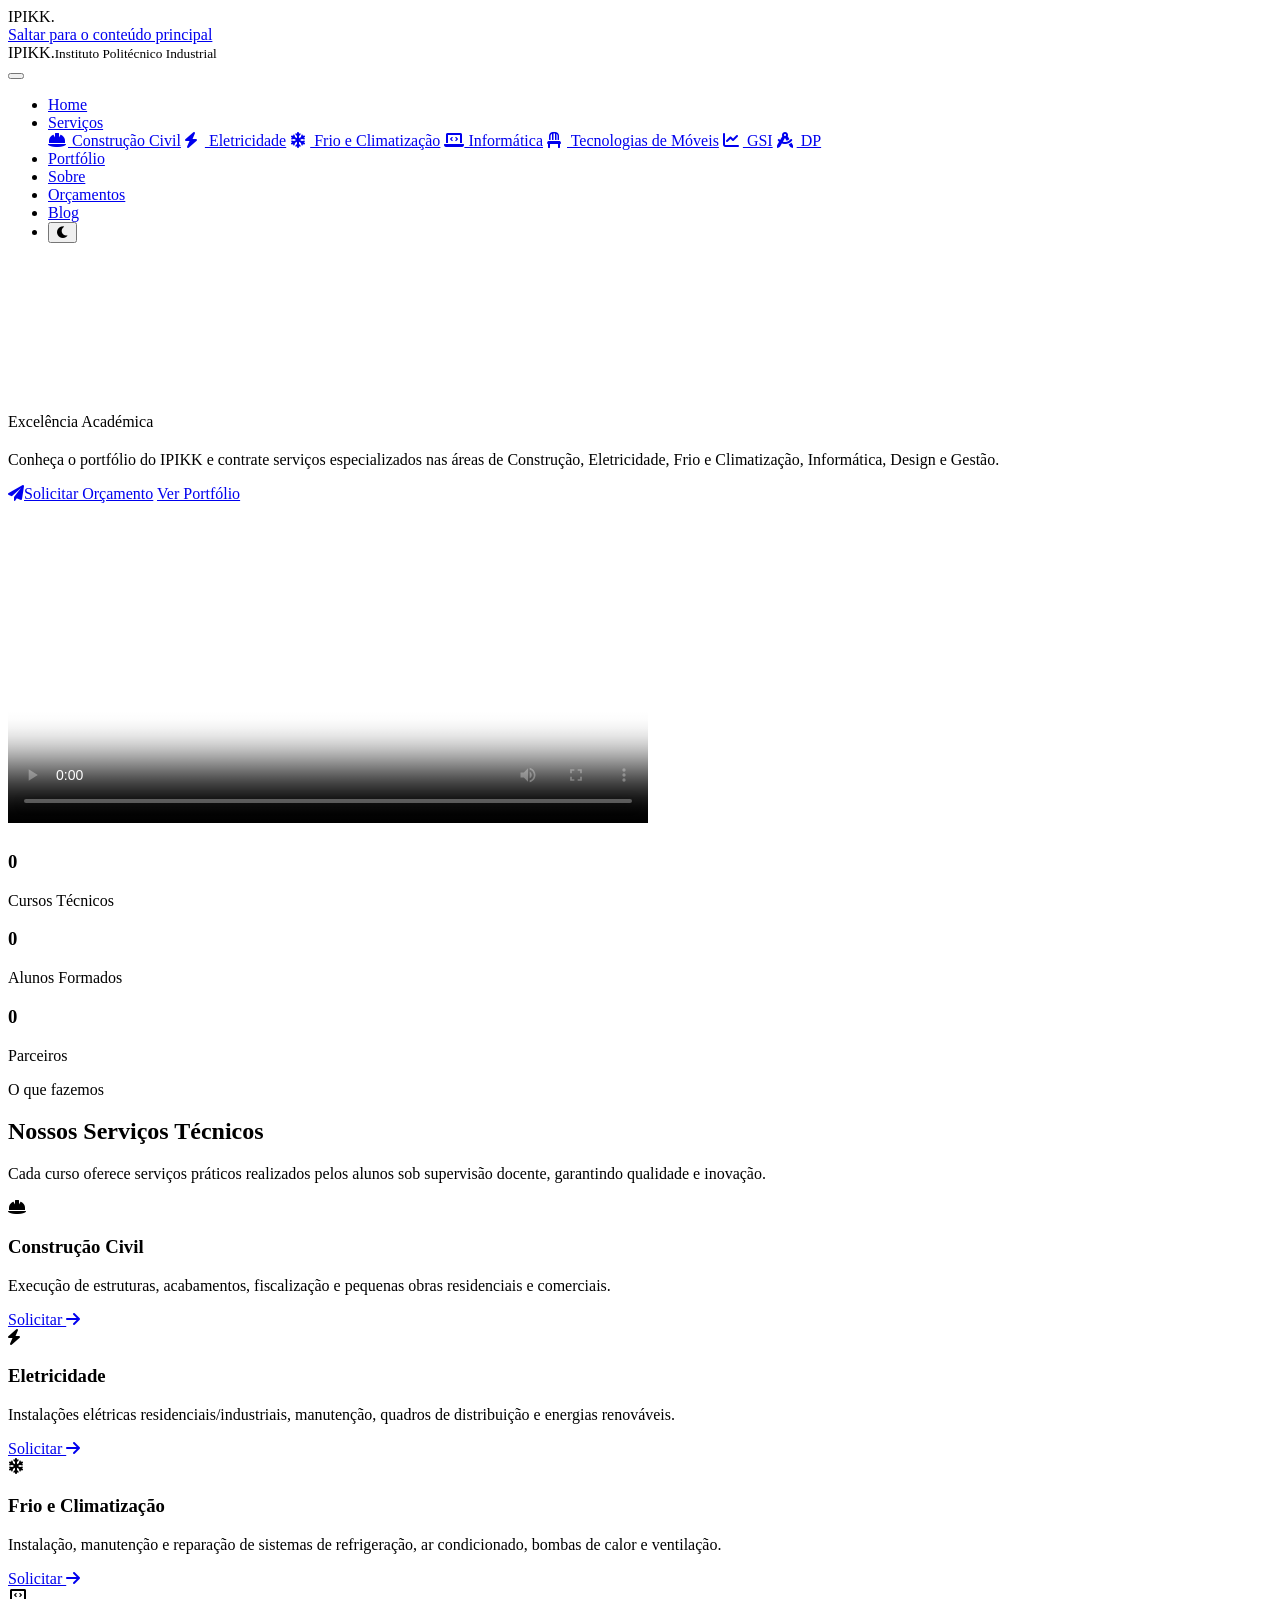
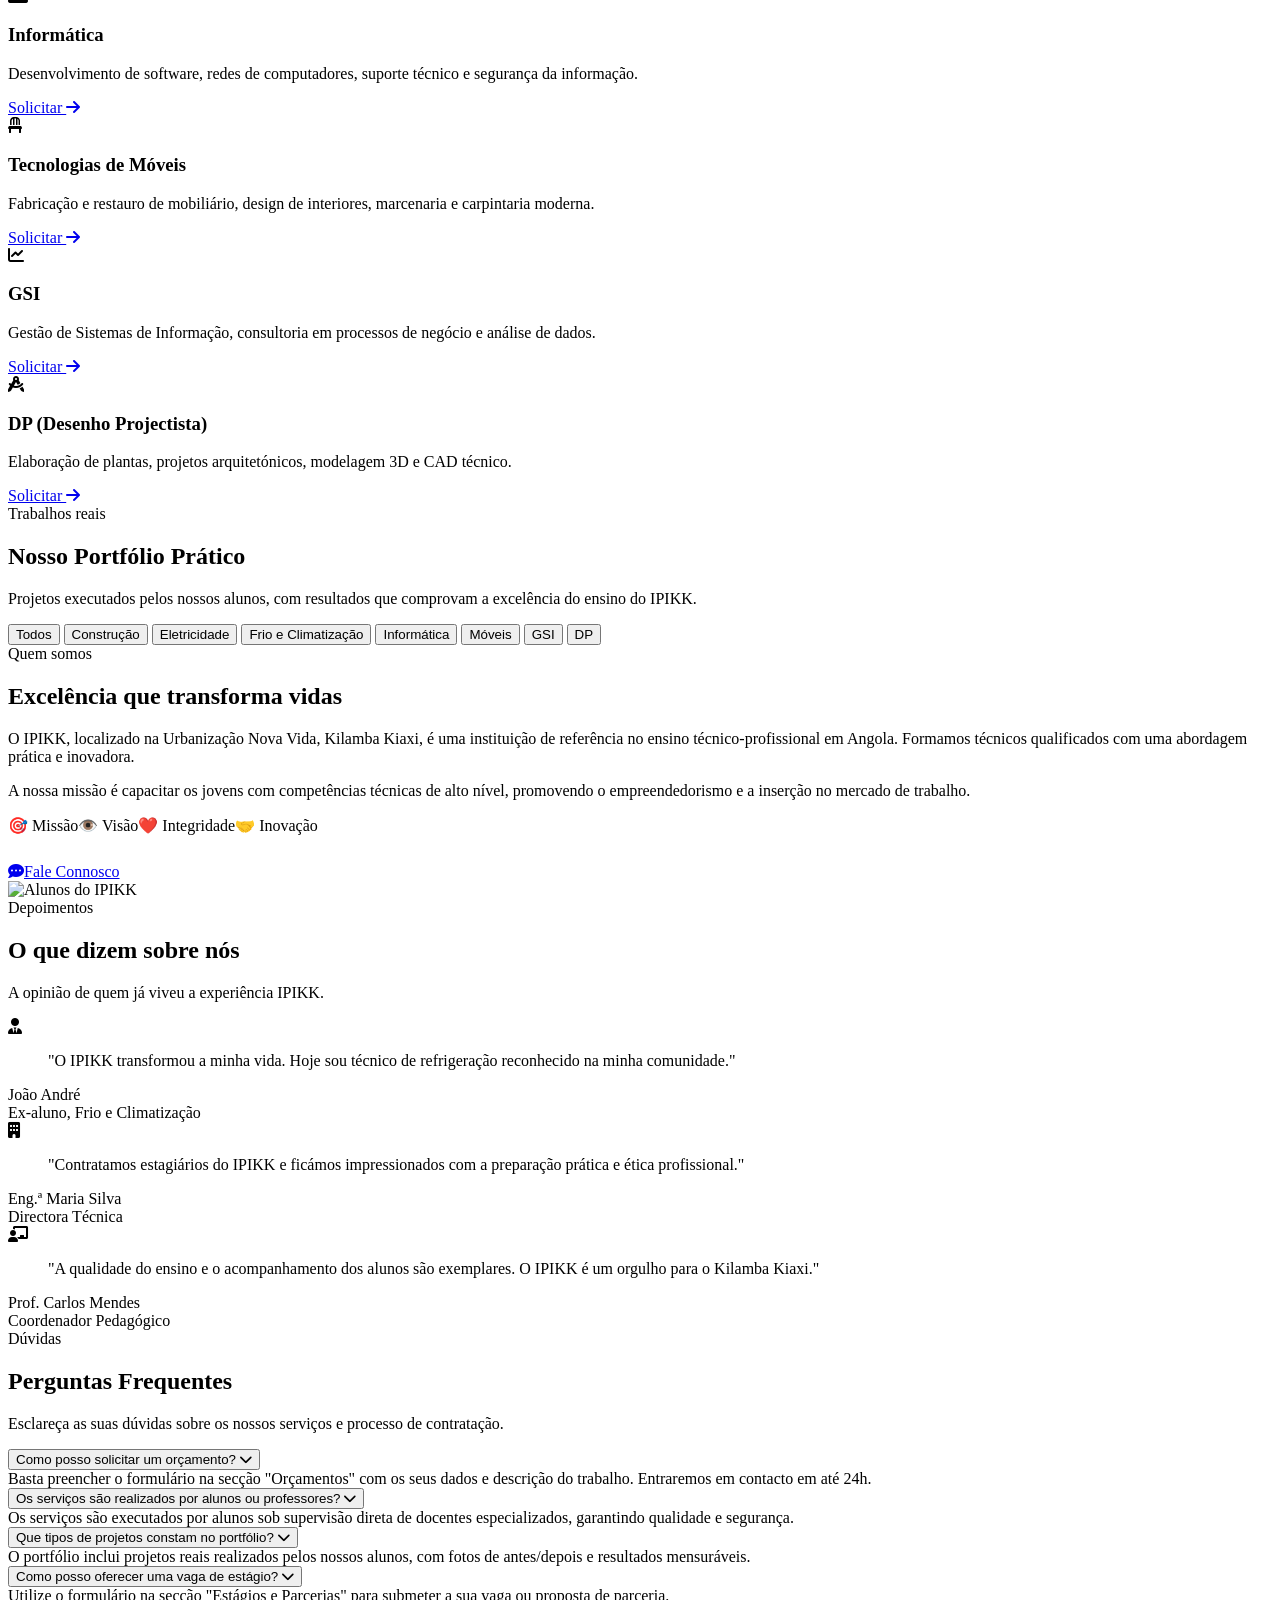
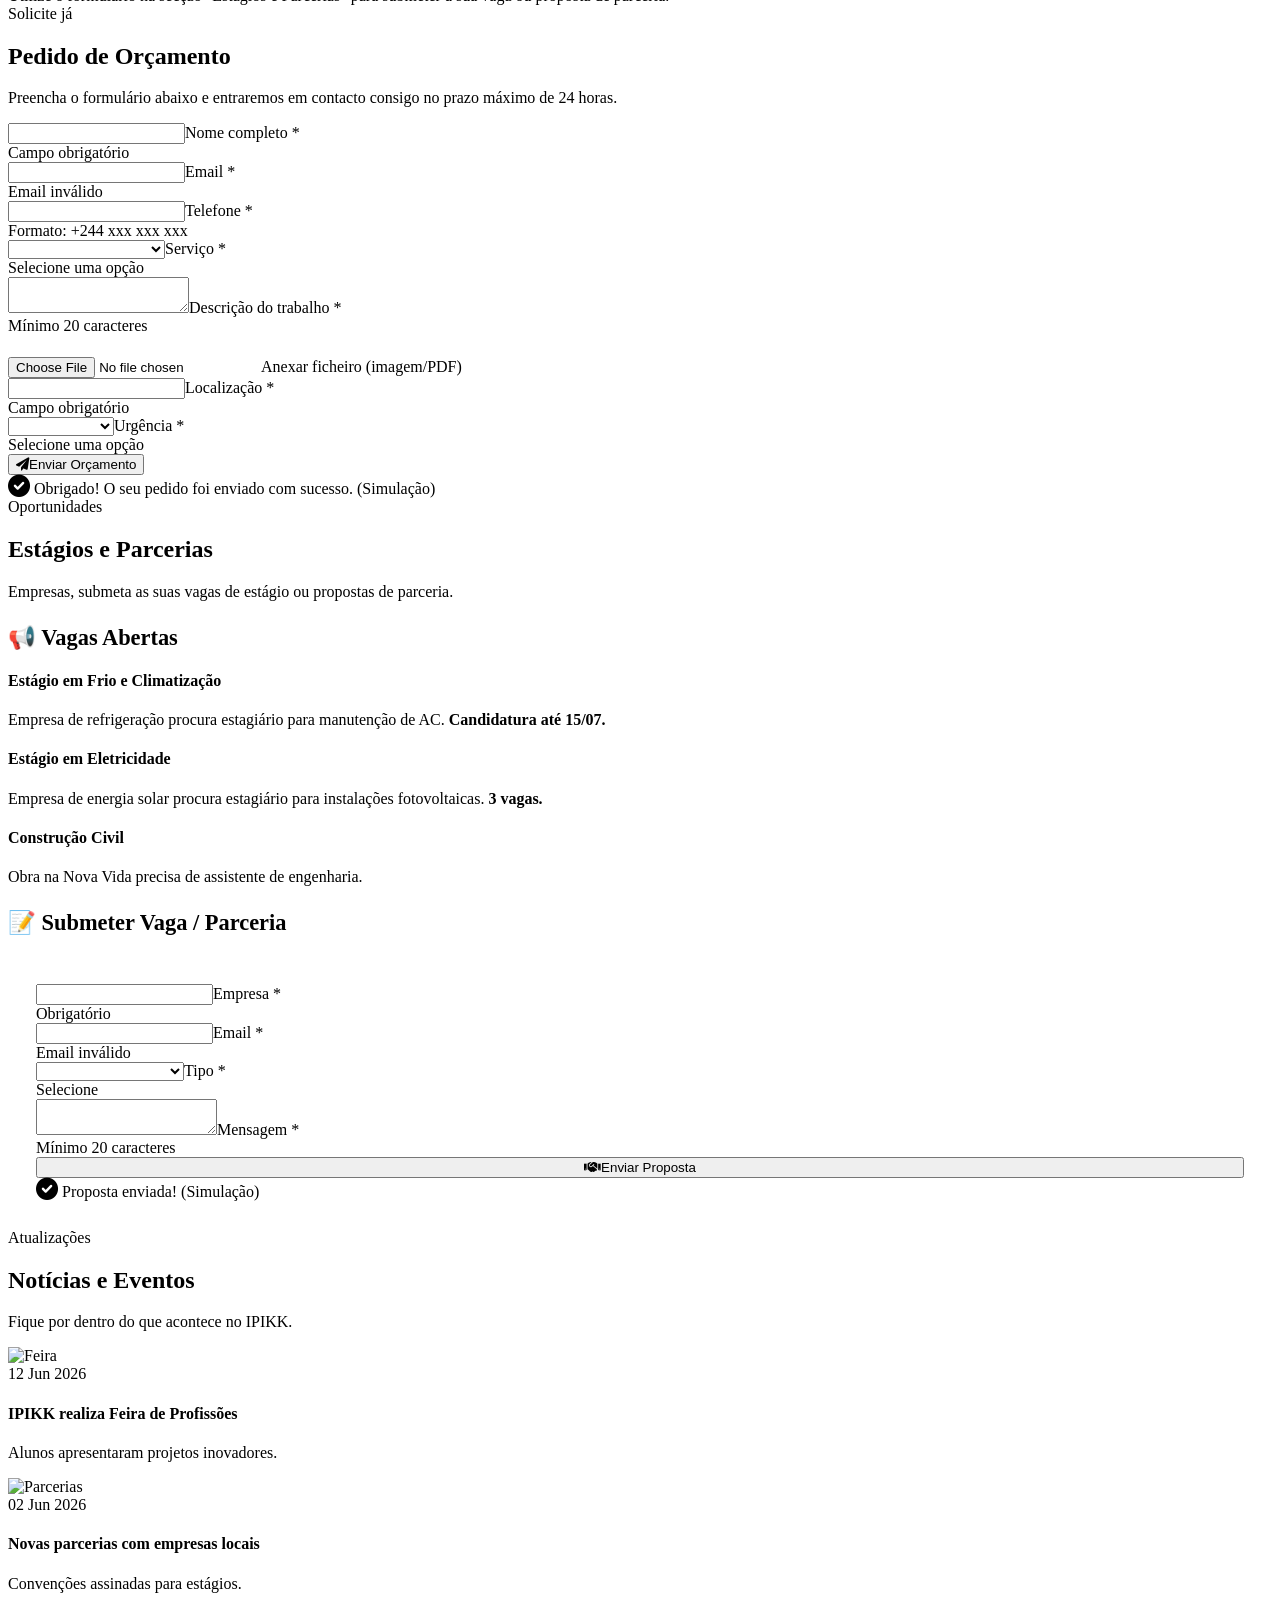
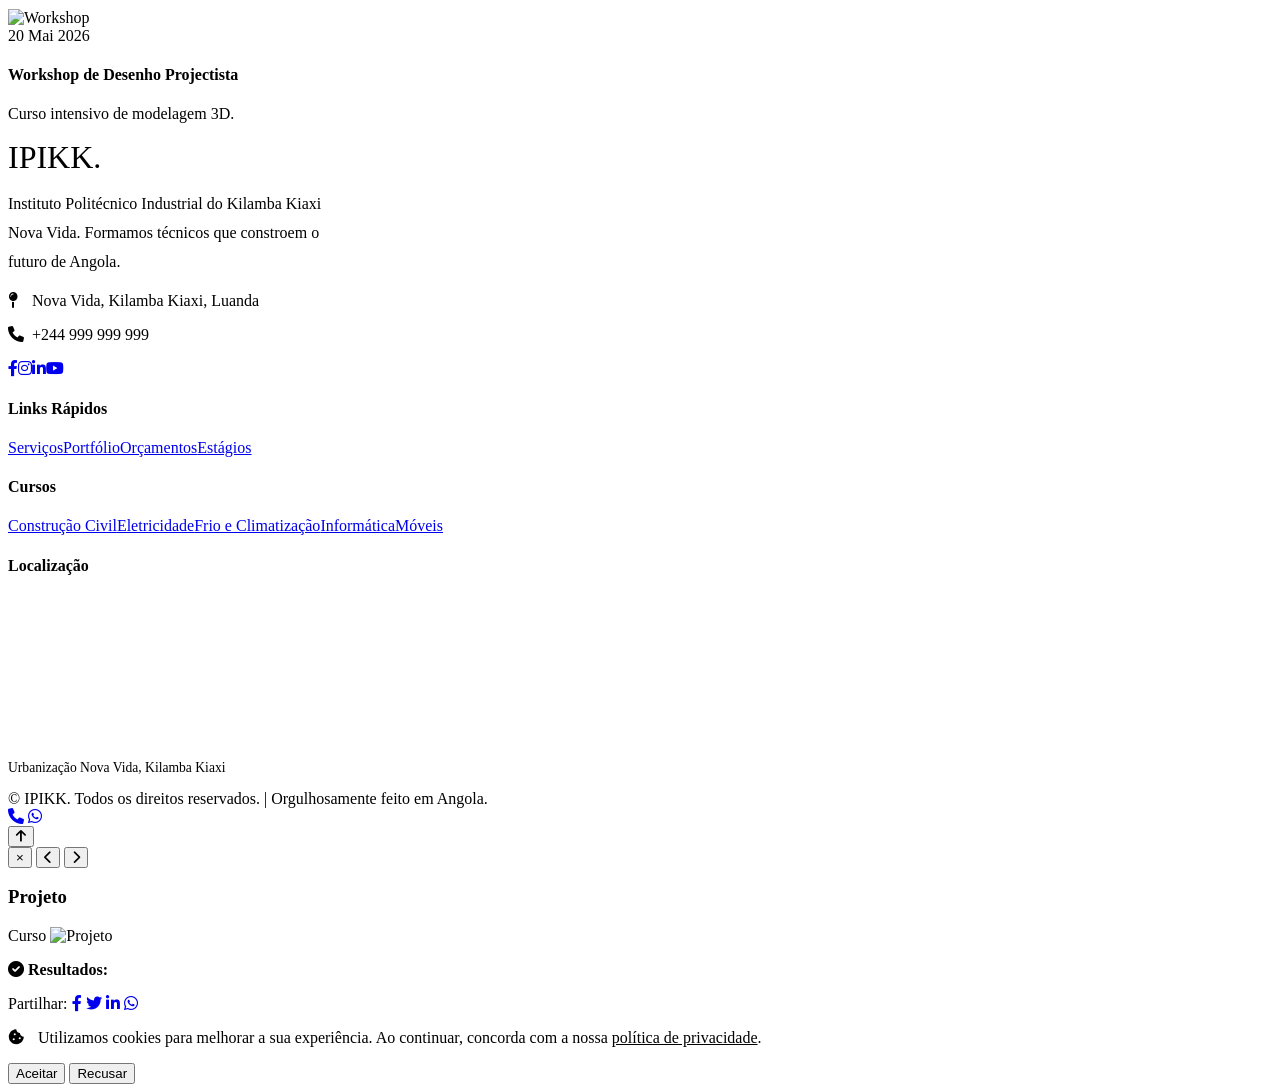
==== commit 095909d2: "Add files via upload" ====
--- a/index.html
+++ b/index.html
@@ -1,2402 +1,334 @@
-<!DOCTYPE html>
-<html lang="pt-PT" class="light">
-<head>
-    <meta charset="UTF-8">
-    <meta name="viewport" content="width=device-width, initial-scale=1.0">
-    <title>IPIKK — Instituto Politécnico Industrial do Kilamba Kiaxi Nova Vida</title>
-    <meta name="description" content="IPIKK: Ensino técnico profissional em Construção Civil, Eletricidade, Frio e Climatização, Informática, Móveis, GSI e Desenho Projectista. Solicite serviços ou veja o nosso portfólio.">
-    <link rel="stylesheet" href="https://cdnjs.cloudflare.com/ajax/libs/font-awesome/6.0.0-beta3/css/all.min.css">
-    <link href="https://fonts.googleapis.com/css2?family=Inter:opsz,wght@14..32,400;14..32,500;14..32,600;14..32,700;14..32,800;14..32,900&family=Playfair+Display:wght@700;800;900&display=swap" rel="stylesheet">
-    <link rel="stylesheet" href="video.css"> 
-    <style>
-        /* =============================================================
-                   RESET & VARIÁVEIS (LIGHT / DARK)
-                ============================================================= */
-        *,
-        *::before,
-        *::after {
-            margin: 0;
-            padding: 0;
-            box-sizing: border-box;
-        }
-
-        :root {
-            --font-body: 'Inter', -apple-system, BlinkMacSystemFont, sans-serif;
-            --font-heading: 'Playfair Display', 'Times New Roman', serif;
-
-            --bg-primary: #FFFFFF;
-            --bg-secondary: #F4F6FA;
-            --bg-card: #FFFFFF;
-            --bg-glass: rgba(255, 255, 255, 0.7);
-            --text-primary: #0B1A2F;
-            --text-secondary: #4A5A6E;
-            --text-muted: #6B7D93;
-            --border-color: #E8ECF1;
-            --shadow-sm: 0 12px 40px rgba(11, 26, 47, 0.08);
-            --shadow-md: 0 16px 48px rgba(11, 26, 47, 0.12);
-            --shadow-lg: 0 24px 64px rgba(11, 26, 47, 0.18);
-            --destaque: #E8A838;
-            --destaque-hover: #C98F2A;
-            --destaque-glow: rgba(232, 168, 56, 0.4);
-            --radius: 16px;
-            --radius-sm: 10px;
-            --transition: 0.4s cubic-bezier(0.25, 0.46, 0.45, 0.94);
-        }
-
-        html.dark {
-            --bg-primary: #0A0F1A;
-            --bg-secondary: #141C2B;
-            --bg-card: #1A2335;
-            --bg-glass: rgba(26, 35, 53, 0.85);
-            --text-primary: #F0F4FA;
-            --text-secondary: #B0C0D0;
-            --text-muted: #7A8A9E;
-            --border-color: #2A3A50;
-            --shadow-sm: 0 12px 40px rgba(0, 0, 0, 0.4);
-            --shadow-md: 0 16px 48px rgba(0, 0, 0, 0.5);
-            --shadow-lg: 0 24px 64px rgba(0, 0, 0, 0.6);
-        }
-
-        body {
-            font-family: var(--font-body);
-            background: var(--bg-primary);
-            color: var(--text-primary);
-            line-height: 1.7;
-            transition: background 0.4s, color 0.4s;
-            overflow-x: hidden;
-            cursor: none;
-        }
-
-        @media (max-width: 768px) {
-            body {
-                cursor: auto;
-            }
-        }
-
-        a {
-            text-decoration: none;
-            color: inherit;
-        }
-        img {
-            max-width: 100%;
-            display: block;
-        }
-        .container {
-            max-width: 1200px;
-            margin: 0 auto;
-            padding: 0 28px;
-        }
-        .section-padding {
-            padding: 100px 0;
-        }
-
-        /* =============================================================
-                   PRELOADER
-                ============================================================= */
-        #preloader {
-            position: fixed;
-            inset: 0;
-            background: var(--azul-profundo, #0B1A2F);
-            background: var(--bg-primary);
-            z-index: 99999;
-            display: flex;
-            flex-direction: column;
-            align-items: center;
-            justify-content: center;
-            transition: opacity 0.8s ease, visibility 0.8s ease;
-        }
-        #preloader.hide {
-            opacity: 0;
-            visibility: hidden;
-            pointer-events: none;
-        }
-        #preloader .logo-big {
-            font-family: var(--font-heading);
-            font-size: 3.5rem;
-            font-weight: 900;
-            color: var(--text-primary);
-            margin-bottom: 20px;
-        }
-        #preloader .logo-big span {
-            color: var(--destaque);
-        }
-        .preloader-spinner {
-            width: 60px;
-            height: 60px;
-            border: 4px solid var(--border-color);
-            border-top: 4px solid var(--destaque);
-            border-radius: 50%;
-            animation: spin 1s linear infinite;
-        }
-        .preloader-bar {
-            width: 200px;
-            height: 4px;
-            background: var(--border-color);
-            border-radius: 4px;
-            margin-top: 24px;
-            overflow: hidden;
-            position: relative;
-        }
-        .preloader-bar::after {
-            content: '';
-            position: absolute;
-            left: -100%;
-            top: 0;
-            width: 100%;
-            height: 100%;
-            background: var(--destaque);
-            animation: loadBar 1.8s ease-in-out infinite;
-        }
-        @keyframes spin {
-            to {
-                transform: rotate(360deg);
-            }
-        }
-        @keyframes loadBar {
-            0% {
-                left: -100%;
-                width: 30%;
-            }
-            50% {
-                left: 0%;
-                width: 70%;
-            }
-            100% {
-                left: 100%;
-                width: 30%;
-            }
-        }
-
-        /* =============================================================
-                   CUSTOM CURSOR
-                ============================================================= */
-        .cursor-glow {
-            position: fixed;
-            width: 300px;
-            height: 300px;
-            border-radius: 50%;
-            background: radial-gradient(circle, rgba(232, 168, 56, 0.06) 0%, transparent 70%);
-            pointer-events: none;
-            z-index: 9999;
-            transform: translate(-50%, -50%);
-            transition: width 0.3s, height 0.3s;
-            will-change: transform;
-        }
-        .cursor-dot {
-            position: fixed;
-            width: 6px;
-            height: 6px;
-            border-radius: 50%;
-            background: var(--destaque);
-            pointer-events: none;
-            z-index: 9999;
-            transform: translate(-50%, -50%);
-            transition: width 0.15s, height 0.15s, background 0.3s;
-            mix-blend-mode: difference;
-        }
-        @media (max-width: 768px) {
-            .cursor-glow,
-            .cursor-dot {
-                display: none;
-            }
-        }
-
-        /* =============================================================
-                   SCROLL PROGRESS
-                ============================================================= */
-        #progress-bar {
-            position: fixed;
-            top: 0;
-            left: 0;
-            width: 0%;
-            height: 4px;
-            background: linear-gradient(90deg, var(--destaque), var(--destaque-hover));
-            z-index: 10000;
-            transition: width 0.1s;
-            box-shadow: 0 0 16px var(--destaque-glow);
-        }
-
-        /* =============================================================
-                   TAGS / TÍTULOS
-                ============================================================= */
-        .section-tag {
-            display: inline-block;
-            font-size: 0.7rem;
-            font-weight: 700;
-            text-transform: uppercase;
-            letter-spacing: 3px;
-            color: var(--destaque);
-            background: rgba(232, 168, 56, 0.10);
-            padding: 6px 22px;
-            border-radius: 50px;
-            margin-bottom: 14px;
-            border: 1px solid rgba(232, 168, 56, 0.15);
-        }
-        .section-title {
-            font-family: var(--font-heading);
-            font-size: clamp(2.2rem, 5vw, 3.4rem);
-            font-weight: 900;
-            line-height: 1.1;
-            color: var(--text-primary);
-            margin-bottom: 16px;
-            letter-spacing: -0.02em;
-        }
-        .section-title span {
-            color: var(--destaque);
-        }
-        .section-sub {
-            font-size: 1.1rem;
-            color: var(--text-secondary);
-            max-width: 680px;
-            margin-bottom: 48px;
-            line-height: 1.8;
-        }
-        .text-center {
-            text-align: center;
-        }
-        .mx-auto {
-            margin-left: auto;
-            margin-right: auto;
-        }
-
-        /* =============================================================
-                   BOTÕES
-                ============================================================= */
-        .btn-primary {
-            display: inline-flex;
-            align-items: center;
-            gap: 10px;
-            background: linear-gradient(135deg, var(--destaque) 0%, var(--destaque-hover) 100%);
-            color: #0B1A2F;
-            font-weight: 700;
-            padding: 16px 40px;
-            border-radius: 60px;
-            border: none;
-            font-size: 1rem;
-            cursor: pointer;
-            transition: var(--transition);
-            box-shadow: 0 8px 24px var(--destaque-glow);
-            font-family: var(--font-body);
-            letter-spacing: 0.3px;
-            position: relative;
-            overflow: hidden;
-        }
-        .btn-primary::after {
-            content: '';
-            position: absolute;
-            inset: 0;
-            background: radial-gradient(circle at var(--x, 50%) var(--y, 50%), rgba(255, 255, 255, 0.3) 0%, transparent 60%);
-            opacity: 0;
-            transition: opacity 0.5s;
-        }
-        .btn-primary:hover::after {
-            opacity: 1;
-        }
-        .btn-primary:hover {
-            transform: translateY(-4px) scale(1.02);
-            box-shadow: 0 14px 36px var(--destaque-glow);
-        }
-        .btn-secondary {
-            display: inline-flex;
-            align-items: center;
-            gap: 10px;
-            background: transparent;
-            color: var(--text-primary);
-            font-weight: 600;
-            padding: 14px 36px;
-            border-radius: 60px;
-            border: 2px solid var(--border-color);
-            font-size: 1rem;
-            cursor: pointer;
-            transition: var(--transition);
-            font-family: var(--font-body);
-        }
-        .btn-secondary:hover {
-            background: var(--text-primary);
-            color: var(--bg-primary);
-            border-color: var(--text-primary);
-            transform: translateY(-3px);
-        }
-
-        /* =============================================================
-                   HEADER
-                ============================================================= */
-        header {
-            position: fixed;
-            top: 0;
-            left: 0;
-            width: 100%;
-            padding: 12px 0;
-            z-index: 1000;
-            transition: var(--transition);
-            background: transparent;
-        }
-        header.scrolled {
-            background: var(--bg-glass);
-            backdrop-filter: blur(16px);
-            -webkit-backdrop-filter: blur(16px);
-            box-shadow: 0 4px 30px rgba(0, 0, 0, 0.06);
-            border-bottom: 1px solid var(--border-color);
-        }
-        .header-flex {
-            display: flex;
-            justify-content: space-between;
-            align-items: center;
-        }
-        .logo {
-            font-family: var(--font-heading);
-            font-weight: 900;
-            font-size: 1.8rem;
-            color: var(--text-primary);
-            letter-spacing: -0.5px;
-        }
-        .logo span {
-            color: var(--destaque);
-        }
-        .logo small {
-            display: block;
-            font-family: var(--font-body);
-            font-size: 0.45rem;
-            font-weight: 500;
-            color: var(--text-muted);
-            letter-spacing: 2.5px;
-            text-transform: uppercase;
-            margin-top: 2px;
-        }
-
-        nav ul {
-            display: flex;
-            gap: 28px;
-            list-style: none;
-            align-items: center;
-        }
-        nav ul li {
-            position: relative;
-        }
-        nav ul li a {
-            color: var(--text-secondary);
-            font-weight: 500;
-            font-size: 0.9rem;
-            transition: var(--transition);
-            padding-bottom: 4px;
-            border-bottom: 2px solid transparent;
-        }
-        nav ul li a:hover,
-        nav ul li a.active {
-            color: var(--text-primary);
-            border-bottom-color: var(--destaque);
-        }
-
-        .mega-dropdown {
-            position: absolute;
-            top: 36px;
-            left: 50%;
-            transform: translateX(-50%) translateY(10px);
-            background: var(--bg-card);
-            border: 1px solid var(--border-color);
-            border-radius: var(--radius);
-            padding: 20px 24px;
-            min-width: 220px;
-            box-shadow: var(--shadow-lg);
-            opacity: 0;
-            visibility: hidden;
-            transition: var(--transition);
-            z-index: 100;
-            backdrop-filter: blur(12px);
-        }
-        nav ul li:hover .mega-dropdown {
-            opacity: 1;
-            visibility: visible;
-            transform: translateX(-50%) translateY(0);
-        }
-        .mega-dropdown a {
-            display: block;
-            padding: 6px 0;
-            font-size: 0.85rem;
-            border-bottom: none !important;
-            color: var(--text-secondary);
-        }
-        .mega-dropdown a:hover {
-            color: var(--destaque);
-            padding-left: 8px;
-        }
-
-        .theme-toggle {
-            background: none;
-            border: none;
-            font-size: 1.3rem;
-            color: var(--text-secondary);
-            cursor: pointer;
-            transition: var(--transition);
-            padding: 4px 8px;
-            border-radius: 50%;
-        }
-        .theme-toggle:hover {
-            color: var(--destaque);
-        }
-        .hamburger {
-            display: none;
-            flex-direction: column;
-            gap: 5px;
-            cursor: pointer;
-            background: none;
-            border: none;
-            padding: 6px;
-        }
-        .hamburger span {
-            width: 28px;
-            height: 2.5px;
-            background: var(--text-primary);
-            border-radius: 4px;
-            transition: var(--transition);
-        }
-
-        /* =============================================================
-                   HERO (Partículas + Typing)
-                ============================================================= */
-        #hero-canvas {
-            position: absolute;
-            inset: 0;
-            width: 100%;
-            height: 100%;
-            z-index: 1;
-            pointer-events: none;
-        }
-
-        .hero {
-            position: relative;
-            min-height: 100vh;
-            display: flex;
-            align-items: center;
-            background: var(--bg-secondary);
-            color: var(--text-primary);
-            padding: 140px 0 100px;
-            overflow: hidden;
-        }
-        .hero-grid {
-            display: grid;
-            grid-template-columns: 1fr 1fr;
-            gap: 60px;
-            align-items: center;
-            position: relative;
-            z-index: 2;
-        }
-        .hero-content h1 {
-            font-family: var(--font-heading);
-            font-size: clamp(2.6rem, 6vw, 4.2rem);
-            font-weight: 900;
-            line-height: 1.08;
-            margin-bottom: 24px;
-            letter-spacing: -0.02em;
-            min-height: 1.4em;
-        }
-        .hero-content h1 .typewriter {
-            color: var(--destaque);
-            border-right: 4px solid var(--destaque);
-            padding-right: 8px;
-            animation: blink 0.8s step-end infinite;
-        }
-        @keyframes blink {
-            50% {
-                border-color: transparent;
-            }
-        }
-        .hero-content p {
-            font-size: 1.2rem;
-            color: var(--text-secondary);
-            margin-bottom: 36px;
-            max-width: 540px;
-            line-height: 1.8;
-        }
-        .hero-buttons {
-            display: flex;
-            gap: 16px;
-            flex-wrap: wrap;
-        }
-        .hero-stats {
-            display: grid;
-            grid-template-columns: repeat(3, 1fr);
-            gap: 20px;
-            background: var(--bg-glass);
-            backdrop-filter: blur(16px);
-            padding: 36px 28px;
-            border-radius: var(--radius);
-            border: 1px solid var(--border-color);
-        }
-        .hero-stats .stat h3 {
-            font-family: var(--font-heading);
-            font-size: 2.8rem;
-            font-weight: 900;
-            color: var(--destaque);
-            letter-spacing: -0.02em;
-            line-height: 1;
-        }
-        .hero-stats .stat p {
-            font-size: 0.9rem;
-            color: var(--text-muted);
-            margin: 0;
-        }
-
-        /* Video Trigger */
-        .hero-video-trigger {
-            position: relative;
-            border-radius: var(--radius);
-            overflow: hidden;
-            cursor: pointer;
-            box-shadow: var(--shadow-md);
-        }
-        .hero-video-trigger img {
-            width: 100%;
-            height: 380px;
-            object-fit: cover;
-            transition: var(--transition);
-        }
-        .hero-video-trigger:hover img {
-            transform: scale(1.02);
-        }
-        .hero-video-trigger .play-btn {
-            position: absolute;
-            top: 50%;
-            left: 50%;
-            transform: translate(-50%, -50%);
-            width: 80px;
-            height: 80px;
-            background: rgba(232, 168, 56, 0.9);
-            border-radius: 50%;
-            display: flex;
-            align-items: center;
-            justify-content: center;
-            font-size: 2.2rem;
-            color: #0B1A2F;
-            backdrop-filter: blur(4px);
-            transition: var(--transition);
-            border: 3px solid rgba(255, 255, 255, 0.3);
-        }
-        .hero-video-trigger:hover .play-btn {
-            transform: translate(-50%, -50%) scale(1.1);
-        }
-
-        /* =============================================================
-                   SERVIÇOS / PORTFÓLIO / SOBRE / TESTEMUNHOS
-                ============================================================= */
-        .services-grid {
-            display: grid;
-            grid-template-columns: repeat(auto-fit, minmax(280px, 1fr));
-            gap: 30px;
-        }
-        .service-card {
-            background: var(--bg-card);
-            border-radius: var(--radius);
-            padding: 36px 28px 32px;
-            box-shadow: var(--shadow-sm);
-            border: 1px solid var(--border-color);
-            transition: var(--transition);
-            position: relative;
-            overflow: hidden;
-            transform-style: preserve-3d;
-            cursor: default;
-        }
-        .service-card::before {
-            content: '';
-            position: absolute;
-            top: 0;
-            left: 0;
-            width: 100%;
-            height: 4px;
-            background: linear-gradient(90deg, var(--destaque), var(--destaque-hover));
-            opacity: 0;
-            transition: var(--transition);
-        }
-        .service-card:hover::before {
-            opacity: 1;
-        }
-        .service-card:hover {
-            transform: translateY(-10px) rotateX(2deg) rotateY(2deg);
-            box-shadow: var(--shadow-md);
-            border-color: var(--destaque);
-        }
-        .service-card .icon {
-            font-size: 2.8rem;
-            color: var(--destaque);
-            margin-bottom: 18px;
-            display: inline-flex;
-            align-items: center;
-            justify-content: center;
-            width: 70px;
-            height: 70px;
-            background: rgba(232, 168, 56, 0.08);
-            border-radius: 50%;
-            transition: var(--transition);
-        }
-        .service-card:hover .icon {
-            background: var(--destaque);
-            color: #fff;
-            transform: scale(1.05);
-        }
-        .service-card h3 {
-            font-family: var(--font-heading);
-            font-size: 1.3rem;
-            font-weight: 700;
-            margin-bottom: 10px;
-        }
-        .service-card p {
-            color: var(--text-secondary);
-            font-size: 0.95rem;
-        }
-        .btn-small-link {
-            display: inline-flex;
-            align-items: center;
-            gap: 8px;
-            font-weight: 600;
-            color: var(--destaque);
-            transition: var(--transition);
-            font-size: 0.95rem;
-            margin-top: 12px;
-        }
-        .btn-small-link:hover {
-            color: var(--destaque-hover);
-        }
-        .btn-small-link:hover i {
-            transform: translateX(6px);
-        }
-
-        /* Portfólio */
-        .filter-buttons {
-            display: flex;
-            flex-wrap: wrap;
-            gap: 10px;
-            margin-bottom: 44px;
-            justify-content: center;
-        }
-        .filter-btn {
-            background: var(--bg-card);
-            border: 1px solid var(--border-color);
-            padding: 10px 26px;
-            border-radius: 60px;
-            font-weight: 600;
-            font-size: 0.85rem;
-            color: var(--text-secondary);
-            cursor: pointer;
-            transition: var(--transition);
-            font-family: var(--font-body);
-            box-shadow: var(--shadow-sm);
-        }
-        .filter-btn.active,
-        .filter-btn:hover {
-            background: var(--destaque);
-            color: #0B1A2F;
-            border-color: var(--destaque);
-            transform: translateY(-2px);
-            box-shadow: var(--shadow-md);
-        }
-        .portfolio-grid {
-            display: grid;
-            grid-template-columns: repeat(auto-fill, minmax(270px, 1fr));
-            gap: 30px;
-        }
-        .portfolio-item {
-            border-radius: var(--radius);
-            overflow: hidden;
-            box-shadow: var(--shadow-sm);
-            cursor: pointer;
-            transition: var(--transition);
-            background: var(--bg-card);
-            border: 1px solid var(--border-color);
-        }
-        .portfolio-item:hover {
-            transform: translateY(-8px) scale(1.01);
-            box-shadow: var(--shadow-md);
-        }
-        .portfolio-item img {
-            height: 210px;
-            width: 100%;
-            object-fit: cover;
-            transition: var(--transition);
-            background: var(--bg-secondary);
-        }
-        .portfolio-item:hover img {
-            transform: scale(1.03);
-        }
-        .portfolio-item .info {
-            padding: 22px 20px 24px;
-        }
-        .portfolio-item .info h4 {
-            font-family: var(--font-heading);
-            font-size: 1.1rem;
-        }
-        .portfolio-item .info .course-tag {
-            font-size: 0.7rem;
-            font-weight: 700;
-            color: var(--destaque);
-            text-transform: uppercase;
-            letter-spacing: 1.2px;
-            background: rgba(232, 168, 56, 0.08);
-            padding: 2px 12px;
-            border-radius: 50px;
-            display: inline-block;
-        }
-        .portfolio-item .info p {
-            font-size: 0.9rem;
-            color: var(--text-secondary);
-            margin-top: 8px;
-        }
-
-        /* Lightbox */
-        .lightbox-overlay {
-            position: fixed;
-            inset: 0;
-            background: rgba(0, 0, 0, 0.85);
-            backdrop-filter: blur(20px);
-            z-index: 9999;
-            display: none;
-            justify-content: center;
-            align-items: center;
-            padding: 40px;
-            opacity: 0;
-            transition: opacity 0.4s ease;
-        }
-        .lightbox-overlay.active {
-            display: flex;
-            opacity: 1;
-        }
-        .lightbox-content {
-            background: var(--bg-card);
-            max-width: 720px;
-            width: 100%;
-            border-radius: var(--radius);
-            padding: 48px;
-            position: relative;
-            max-height: 90vh;
-            overflow-y: auto;
-            box-shadow: var(--shadow-lg);
-            transform: scale(0.95);
-            transition: transform 0.4s ease;
-        }
-        .lightbox-overlay.active .lightbox-content {
-            transform: scale(1);
-        }
-        .lightbox-close {
-            position: absolute;
-            top: 18px;
-            right: 24px;
-            font-size: 2.2rem;
-            cursor: pointer;
-            background: none;
-            border: none;
-            color: var(--text-primary);
-            transition: var(--transition);
-        }
-        .lightbox-close:hover {
-            transform: rotate(90deg);
-            color: var(--destaque);
-        }
-        .lightbox-nav {
-            position: absolute;
-            top: 50%;
-            transform: translateY(-50%);
-            background: var(--bg-glass);
-            color: var(--text-primary);
-            border: 1px solid var(--border-color);
-            width: 44px;
-            height: 44px;
-            border-radius: 50%;
-            font-size: 1.2rem;
-            cursor: pointer;
-            transition: var(--transition);
-            display: flex;
-            align-items: center;
-            justify-content: center;
-            backdrop-filter: blur(8px);
-        }
-        .lightbox-nav:hover {
-            background: var(--destaque);
-            color: #fff;
-            border-color: var(--destaque);
-        }
-        .lightbox-nav.prev {
-            left: -22px;
-        }
-        .lightbox-nav.next {
-            right: -22px;
-        }
-        .lightbox-content img {
-            width: 100%;
-            max-height: 320px;
-            object-fit: cover;
-            border-radius: var(--radius-sm);
-            margin: 18px 0;
-        }
-        .lightbox-content h3 {
-            font-family: var(--font-heading);
-            font-size: 1.8rem;
-        }
-        .lightbox-content .course-badge {
-            display: inline-block;
-            background: rgba(232, 168, 56, 0.12);
-            color: var(--destaque);
-            font-weight: 700;
-            font-size: 0.8rem;
-            padding: 4px 16px;
-            border-radius: 50px;
-            margin-bottom: 12px;
-        }
-        .lightbox-share {
-            margin-top: 16px;
-            display: flex;
-            gap: 12px;
-            align-items: center;
-            flex-wrap: wrap;
-        }
-        .lightbox-share span {
-            font-size: 0.9rem;
-            color: var(--text-muted);
-        }
-        .lightbox-share a {
-            display: inline-flex;
-            align-items: center;
-            justify-content: center;
-            width: 38px;
-            height: 38px;
-            border-radius: 50%;
-            background: var(--bg-secondary);
-            color: var(--text-secondary);
-            border: 1px solid var(--border-color);
-            transition: var(--transition);
-        }
-        .lightbox-share a:hover {
-            background: var(--destaque);
-            color: #fff;
-            border-color: var(--destaque);
-            transform: translateY(-3px);
-        }
-
-        /* Sobre */
-        .sobre-grid {
-            display: grid;
-            grid-template-columns: 1fr 1fr;
-            gap: 60px;
-            align-items: center;
-        }
-        .sobre-grid img {
-            border-radius: var(--radius);
-            box-shadow: var(--shadow-md);
-            height: 380px;
-            width: 100%;
-            object-fit: cover;
-        }
-        .sobre-valores {
-            display: flex;
-            flex-wrap: wrap;
-            gap: 12px;
-            margin-top: 24px;
-        }
-        .sobre-valores span {
-            background: var(--bg-secondary);
-            padding: 8px 20px;
-            border-radius: 50px;
-            font-weight: 600;
-            font-size: 0.85rem;
-            color: var(--text-secondary);
-            border: 1px solid var(--border-color);
-        }
-
-        /* Testemunhos */
-        .testimonials-grid {
-            display: grid;
-            grid-template-columns: repeat(auto-fit, minmax(260px, 1fr));
-            gap: 30px;
-        }
-        .testimonial-card {
-            background: var(--bg-card);
-            padding: 32px 28px;
-            border-radius: var(--radius);
-            box-shadow: var(--shadow-sm);
-            border: 1px solid var(--border-color);
-            transition: var(--transition);
-            text-align: center;
-        }
-        .testimonial-card:hover {
-            transform: translateY(-6px);
-            box-shadow: var(--shadow-md);
-        }
-        .testimonial-card .avatar {
-            width: 70px;
-            height: 70px;
-            border-radius: 50%;
-            background: var(--bg-secondary);
-            margin: 0 auto 16px;
-            display: flex;
-            align-items: center;
-            justify-content: center;
-            font-size: 2rem;
-            color: var(--destaque);
-            border: 3px solid var(--destaque);
-        }
-        .testimonial-card blockquote {
-            font-style: italic;
-            color: var(--text-secondary);
-            font-size: 0.95rem;
-        }
-        .testimonial-card .author {
-            margin-top: 14px;
-            font-weight: 700;
-        }
-        .testimonial-card .role {
-            font-size: 0.8rem;
-            color: var(--text-muted);
-        }
-
-        /* FAQ */
-        .faq-list {
-            max-width: 800px;
-            margin: 0 auto;
-            display: flex;
-            flex-direction: column;
-            gap: 12px;
-        }
-        .faq-item {
-            background: var(--bg-card);
-            border-radius: var(--radius-sm);
-            border: 1px solid var(--border-color);
-            overflow: hidden;
-            transition: var(--transition);
-        }
-        .faq-question {
-            width: 100%;
-            padding: 20px 28px;
-            background: none;
-            border: none;
-            display: flex;
-            justify-content: space-between;
-            align-items: center;
-            font-weight: 700;
-            font-size: 1.05rem;
-            color: var(--text-primary);
-            cursor: pointer;
-            font-family: var(--font-body);
-            text-align: left;
-            gap: 16px;
-            transition: var(--transition);
-        }
-        .faq-question i {
-            color: var(--destaque);
-            transition: var(--transition);
-            font-size: 1.2rem;
-        }
-        .faq-item.active .faq-question i {
-            transform: rotate(180deg);
-        }
-        .faq-answer {
-            max-height: 0;
-            overflow: hidden;
-            transition: max-height 0.4s ease, padding 0.4s ease;
-            padding: 0 28px;
-            color: var(--text-secondary);
-        }
-        .faq-item.active .faq-answer {
-            max-height: 200px;
-            padding: 0 28px 24px;
-        }
-
-        /* =============================================================
-                   FORMULÁRIOS (Floating Labels)
-                ============================================================= */
-        .form-card {
-            background: var(--bg-card);
-            padding: 52px 48px;
-            border-radius: var(--radius);
-            box-shadow: var(--shadow-sm);
-            border: 1px solid var(--border-color);
-        }
-        .float-group {
-            position: relative;
-            margin-bottom: 28px;
-        }
-        .float-group input,
-        .float-group select,
-        .float-group textarea {
-            width: 100%;
-            padding: 18px 16px 8px 16px;
-            border: 2px solid var(--border-color);
-            border-radius: var(--radius-sm);
-            font-size: 1rem;
-            transition: var(--transition);
-            font-family: var(--font-body);
-            background: var(--bg-secondary);
-            color: var(--text-primary);
-            outline: none;
-            height: 60px;
-            appearance: none;
-        }
-        .float-group textarea {
-            height: auto;
-            padding-top: 24px;
-            min-height: 120px;
-            resize: vertical;
-        }
-        .float-group label {
-            position: absolute;
-            left: 16px;
-            top: 50%;
-            transform: translateY(-50%);
-            font-size: 0.95rem;
-            color: var(--text-muted);
-            transition: var(--transition);
-            pointer-events: none;
-            background: transparent;
-            padding: 0 4px;
-        }
-        .float-group textarea~label {
-            top: 24px;
-            transform: translateY(0);
-        }
-        .float-group input:focus~label,
-        .float-group input:not(:placeholder-shown)~label,
-        .float-group textarea:focus~label,
-        .float-group textarea:not(:placeholder-shown)~label {
-            top: 8px;
-            transform: translateY(0);
-            font-size: 0.7rem;
-            color: var(--destaque);
-            background: var(--bg-card);
-            padding: 0 6px;
-            border-radius: 4px;
-        }
-        .float-group input:focus,
-        .float-group textarea:focus {
-            border-color: var(--destaque);
-            box-shadow: 0 0 0 4px rgba(232, 168, 56, 0.12);
-            background: var(--bg-primary);
-        }
-        .float-group select~label {
-            top: 8px;
-            transform: translateY(0);
-            font-size: 0.7rem;
-            color: var(--destaque);
-            background: var(--bg-card);
-            padding: 0 6px;
-        }
-        .float-group .error-msg {
-            font-size: 0.75rem;
-            color: #D32F2F;
-            margin-top: 4px;
-            display: none;
-        }
-        .float-group.invalid input,
-        .float-group.invalid textarea,
-        .float-group.invalid select {
-            border-color: #D32F2F;
-            background: rgba(211, 47, 47, 0.05);
-        }
-        .float-group.invalid .error-msg {
-            display: block;
-        }
-        .form-row {
-            display: grid;
-            grid-template-columns: 1fr 1fr;
-            gap: 22px;
-        }
-        .success-message {
-            display: none;
-            background: rgba(46, 125, 50, 0.1);
-            color: #2E7D32;
-            padding: 18px 24px;
-            border-radius: var(--radius-sm);
-            margin-top: 24px;
-            font-weight: 600;
-            border-left: 6px solid #43A047;
-            align-items: center;
-            gap: 12px;
-        }
-        .success-message.show {
-            display: flex;
-        }
-        html.dark .success-message {
-            background: rgba(76, 175, 80, 0.15);
-            color: #81C784;
-        }
-
-        /* =============================================================
-                   ESTÁGIOS / BLOG / FOOTER
-                ============================================================= */
-        .estagios-grid {
-            display: grid;
-            grid-template-columns: 1fr 1fr;
-            gap: 48px;
-        }
-        .vaga-card {
-            background: var(--bg-secondary);
-            padding: 26px 28px;
-            border-radius: var(--radius);
-            border-left: 5px solid var(--destaque);
-            margin-bottom: 20px;
-            transition: var(--transition);
-        }
-        .vaga-card:hover {
-            transform: translateX(6px);
-            box-shadow: var(--shadow-sm);
-        }
-        .vaga-card h4 {
-            font-family: var(--font-heading);
-            font-size: 1.1rem;
-        }
-        .vaga-card p {
-            color: var(--text-secondary);
-        }
-
-        .blog-grid {
-            display: grid;
-            grid-template-columns: repeat(auto-fill, minmax(280px, 1fr));
-            gap: 30px;
-        }
-        .blog-card {
-            border-radius: var(--radius);
-            overflow: hidden;
-            box-shadow: var(--shadow-sm);
-            border: 1px solid var(--border-color);
-            background: var(--bg-card);
-            transition: var(--transition);
-        }
-        .blog-card:hover {
-            transform: translateY(-6px);
-            box-shadow: var(--shadow-md);
-        }
-        .blog-card img {
-            height: 190px;
-            width: 100%;
-            object-fit: cover;
-        }
-        .blog-card .content {
-            padding: 22px 24px 26px;
-        }
-        .blog-card .content .date {
-            color: var(--text-muted);
-            font-size: 0.8rem;
-            font-weight: 500;
-            text-transform: uppercase;
-            letter-spacing: 0.5px;
-        }
-        .blog-card .content h4 {
-            font-family: var(--font-heading);
-            font-size: 1.15rem;
-            margin: 6px 0 8px;
-        }
-        .blog-card .content p {
-            color: var(--text-secondary);
-            font-size: 0.95rem;
-        }
-
-        footer {
-            background: var(--bg-secondary);
-            color: var(--text-secondary);
-            padding: 70px 0 30px;
-            border-top: 1px solid var(--border-color);
-        }
-        .footer-grid {
-            display: grid;
-            grid-template-columns: 2fr 1fr 1fr 1.5fr;
-            gap: 48px;
-            margin-bottom: 48px;
-        }
-        .footer-grid h4 {
-            color: var(--text-primary);
-            font-family: var(--font-heading);
-            font-size: 1.1rem;
-            margin-bottom: 18px;
-        }
-        .footer-grid a {
-            display: block;
-            margin-bottom: 10px;
-            transition: var(--transition);
-            font-size: 0.95rem;
-        }
-        .footer-grid a:hover {
-            color: var(--destaque);
-            transform: translateX(4px);
-        }
-        .footer-social {
-            display: flex;
-            gap: 16px;
-            margin-top: 16px;
-        }
-        .footer-social a {
-            display: inline-flex;
-            align-items: center;
-            justify-content: center;
-            width: 44px;
-            height: 44px;
-            border-radius: 50%;
-            background: var(--bg-card);
-            color: var(--text-secondary);
-            font-size: 1.2rem;
-            transition: var(--transition);
-            border: 1px solid var(--border-color);
-        }
-        .footer-social a:hover {
-            background: var(--destaque);
-            color: #fff;
-            transform: translateY(-4px);
-            border-color: var(--destaque);
-        }
-        .footer-map iframe {
-            width: 100%;
-            height: 140px;
-            border-radius: var(--radius-sm);
-            border: 1px solid var(--border-color);
-            filter: grayscale(0.3) invert(0.05);
-        }
-        html.dark .footer-map iframe {
-            filter: grayscale(0.5) invert(0.8) brightness(0.7);
-        }
-        .footer-bottom {
-            border-top: 1px solid var(--border-color);
-            padding-top: 24px;
-            text-align: center;
-            font-size: 0.9rem;
-            color: var(--text-muted);
-        }
-
-        /* =============================================================
-                   COOKIE BANNER (CORRIGIDO)
-                ============================================================= */
-        #cookie-banner {
-            position: fixed;
-            bottom: 20px;
-            left: 50%;
-            transform: translateX(-50%);
-            max-width: 1100px;
-            width: calc(100% - 40px);
-            background: var(--bg-card);
-            border: 1px solid var(--border-color);
-            border-radius: var(--radius);
-            padding: 18px 28px;
-            box-shadow: var(--shadow-lg);
-            z-index: 9998;
-            display: flex;
-            align-items: center;
-            justify-content: space-between;
-            gap: 24px;
-            backdrop-filter: blur(16px);
-            transition: transform 0.5s ease, opacity 0.5s ease;
-            flex-wrap: wrap;
-        }
-        #cookie-banner.hide {
-            transform: translateX(-50%) translateY(120px);
-            opacity: 0;
-            pointer-events: none;
-        }
-        #cookie-banner p {
-            font-size: 0.9rem;
-            color: var(--text-secondary);
-            margin: 0;
-            flex: 1;
-        }
-        #cookie-banner .btn-group {
-            display: flex;
-            gap: 12px;
-            flex-wrap: wrap;
-        }
-        #cookie-banner .btn-group button {
-            padding: 8px 24px;
-            border-radius: 60px;
-            border: 1px solid var(--border-color);
-            background: var(--bg-secondary);
-            color: var(--text-primary);
-            font-weight: 600;
-            cursor: pointer;
-            transition: var(--transition);
-            font-family: var(--font-body);
-            font-size: 0.85rem;
-        }
-        #cookie-banner .btn-group button.accept {
-            background: var(--destaque);
-            color: #0B1A2F;
-            border-color: var(--destaque);
-        }
-        #cookie-banner .btn-group button:hover {
-            transform: translateY(-2px);
-            box-shadow: var(--shadow-sm);
-        }
-        @media (max-width: 600px) {
-            #cookie-banner {
-                flex-direction: column;
-                text-align: center;
-                padding: 16px 20px;
-            }
-            #cookie-banner .btn-group {
-                justify-content: center;
-            }
-        }
-
-        /* =============================================================
-                   FLOATING BUTTONS / SCROLL TOP
-                ============================================================= */
-        .float-buttons {
-            position: fixed;
-            bottom: 30px;
-            right: 30px;
-            display: flex;
-            flex-direction: column;
-            gap: 14px;
-            z-index: 999;
-        }
-        .float-btn {
-            width: 60px;
-            height: 60px;
-            border-radius: 50%;
-            display: flex;
-            align-items: center;
-            justify-content: center;
-            font-size: 1.8rem;
-            color: #fff;
-            box-shadow: var(--shadow-md);
-            transition: var(--transition);
-            border: none;
-            cursor: pointer;
-        }
-        .float-btn:hover {
-            transform: scale(1.12) translateY(-4px);
-            box-shadow: var(--shadow-lg);
-        }
-        .float-btn.whatsapp {
-            background: #25D366;
-        }
-        .float-btn.call {
-            background: var(--destaque);
-            color: #0B1A2F;
-        }
-
-        .scroll-top {
-            position: fixed;
-            bottom: 100px;
-            right: 30px;
-            width: 50px;
-            height: 50px;
-            border-radius: 50%;
-            background: var(--destaque);
-            color: #0B1A2F;
-            border: none;
-            font-size: 1.4rem;
-            cursor: pointer;
-            box-shadow: var(--shadow-md);
-            transition: var(--transition);
-            opacity: 0;
-            visibility: hidden;
-            transform: translateY(20px);
-            z-index: 998;
-        }
-        .scroll-top.visible {
-            opacity: 1;
-            visibility: visible;
-            transform: translateY(0);
-        }
-        .scroll-top:hover {
-            transform: scale(1.1) translateY(-4px);
-        }
-
-        /* =============================================================
-                   ANIMAÇÕES FADE-UP
-                ============================================================= */
-        .fade-up {
-            opacity: 0;
-            transform: translateY(40px);
-            transition: opacity 0.8s cubic-bezier(0.25, 0.46, 0.45, 0.94), transform 0.8s cubic-bezier(0.25, 0.46, 0.45, 0.94);
-        }
-        .fade-up.visible {
-            opacity: 1;
-            transform: translateY(0);
-        }
-        .fade-up.d-1 {
-            transition-delay: 0.05s;
-        }
-        .fade-up.d-2 {
-            transition-delay: 0.10s;
-        }
-        .fade-up.d-3 {
-            transition-delay: 0.15s;
-        }
-        .fade-up.d-4 {
-            transition-delay: 0.20s;
-        }
-        .fade-up.d-5 {
-            transition-delay: 0.25s;
-        }
-        .fade-up.d-6 {
-            transition-delay: 0.30s;
-        }
-
-        /* =============================================================
-                   RESPONSIVIDADE
-                ============================================================= */
-        @media (max-width: 992px) {
-            .hero-grid,
-            .sobre-grid {
-                grid-template-columns: 1fr;
-                text-align: center;
-            }
-            .hero-content p,
-            .section-sub {
-                margin-left: auto;
-                margin-right: auto;
-            }
-            .hero-buttons {
-                justify-content: center;
-            }
-            .sobre-valores {
-                justify-content: center;
-            }
-            .estagios-grid {
-                grid-template-columns: 1fr;
-            }
-            .footer-grid {
-                grid-template-columns: 1fr 1fr;
-            }
-            .lightbox-nav {
-                display: none;
-            }
-            .mega-dropdown {
-                display: none;
-            }
-        }
-
-        @media (max-width: 768px) {
-            .hamburger {
-                display: flex;
-            }
-            nav ul {
-                position: absolute;
-                top: 100%;
-                left: 0;
-                width: 100%;
-                background: var(--bg-glass);
-                backdrop-filter: blur(20px);
-                flex-direction: column;
-                padding: 28px 24px;
-                gap: 18px;
-                display: none;
-                border-top: 1px solid var(--border-color);
-                box-shadow: var(--shadow-lg);
-            }
-            nav ul.open {
-                display: flex;
-            }
-            .hero-stats {
-                grid-template-columns: 1fr 1fr 1fr;
-                padding: 24px 16px;
-            }
-            .hero-stats .stat h3 {
-                font-size: 2rem;
-            }
-            .form-row {
-                grid-template-columns: 1fr;
-            }
-            .form-card {
-                padding: 28px 20px;
-            }
-            .footer-grid {
-                grid-template-columns: 1fr;
-                gap: 32px;
-            }
-            .float-buttons {
-                bottom: 16px;
-                right: 16px;
-            }
-            .float-btn {
-                width: 52px;
-                height: 52px;
-                font-size: 1.5rem;
-            }
-            .scroll-top {
-                bottom: 80px;
-                right: 16px;
-                width: 44px;
-                height: 44px;
-                font-size: 1.2rem;
-            }
-            .hero-video-trigger img {
-                height: 240px;
-            }
-            .hero-video-trigger .play-btn {
-                width: 60px;
-                height: 60px;
-                font-size: 1.6rem;
-            }
-            .hero-content h1 {
-                min-height: 1.4em;
-            }
-        }
-
-        @media (max-width: 480px) {
-            .hero-stats {
-                grid-template-columns: 1fr;
-                gap: 12px;
-            }
-            .filter-buttons {
-                gap: 6px;
-            }
-            .filter-btn {
-                padding: 6px 16px;
-                font-size: 0.75rem;
-            }
-            .section-padding {
-                padding: 60px 0;
-            }
-            .hero {
-                padding: 100px 0 60px;
-                min-height: auto;
-            }
-        }
-
-        /* =============================================================
-                   ACESSIBILIDADE
-                ============================================================= */
-        :focus-visible {
-            outline: 3px solid var(--destaque);
-            outline-offset: 3px;
-        }
-        .skip-link {
-            position: absolute;
-            top: -100%;
-            left: 50%;
-            transform: translateX(-50%);
-            background: var(--destaque);
-            color: #0B1A2F;
-            padding: 12px 28px;
-            font-weight: 700;
-            z-index: 9999;
-            border-radius: 0 0 12px 12px;
-            transition: top 0.2s;
-        }
-        .skip-link:focus {
-            top: 0;
-        }
-        ::-webkit-scrollbar {
-            width: 8px;
-        }
-        ::-webkit-scrollbar-track {
-            background: var(--bg-secondary);
-        }
-        ::-webkit-scrollbar-thumb {
-            background: var(--destaque);
-            border-radius: 10px;
-        }
-    </style>
-</head>
-<body>
-
-    <!-- ===== PRELOADER ===== -->
-    <div id="preloader">
-        <div class="logo-big">IPIKK<span>.</span></div>
-        <div class="preloader-spinner"></div>
-        <div class="preloader-bar"></div>
-    </div>
-
-    <!-- ===== CURSOR ===== -->
-    <div class="cursor-glow" id="cursorGlow"></div>
-    <div class="cursor-dot" id="cursorDot"></div>
-
-    <!-- ===== PROGRESS BAR ===== -->
-    <div id="progress-bar"></div>
-
-    <!-- ===== SKIP LINK ===== -->
-    <a href="#main" class="skip-link">Saltar para o conteúdo principal</a>
-
-    <!-- ===== HEADER ===== -->
-    <header id="header" role="banner">
-        <div class="container header-flex">
-            <div class="logo">IPIKK<span>.</span><small>Instituto Politécnico Industrial</small></div>
-            <button class="hamburger" id="hamburger" aria-label="Abrir menu" aria-expanded="false">
-                <span></span><span></span><span></span>
-            </button>
-            <nav role="navigation">
-                <ul id="nav-menu">
-                    <li><a href="#home" class="active">Home</a></li>
-                    <li>
-                        <a href="#servicos">Serviços</a>
-                        <div class="mega-dropdown">
-                            <a href="#servicos"><i class="fas fa-hard-hat" style="width:20px;"></i> Construção Civil</a>
-                            <a href="#servicos"><i class="fas fa-bolt" style="width:20px;"></i> Eletricidade</a>
-                            <a href="#servicos"><i class="fas fa-snowflake" style="width:20px;"></i> Frio e Climatização</a>
-                            <a href="#servicos"><i class="fas fa-laptop-code" style="width:20px;"></i> Informática</a>
-                            <a href="#servicos"><i class="fas fa-chair" style="width:20px;"></i> Tecnologias de Móveis</a>
-                            <a href="#servicos"><i class="fas fa-chart-line" style="width:20px;"></i> GSI</a>
-                            <a href="#servicos"><i class="fas fa-drafting-compass" style="width:20px;"></i> DP</a>
-                        </div>
-                    </li>
-                    <li><a href="#portfolio">Portfólio</a></li>
-                    <li><a href="#sobre">Sobre</a></li>
-                    <li><a href="#orcamentos">Orçamentos</a></li>
-                    <li><a href="#blog">Blog</a></li>
-                    <li>
-                        <button class="theme-toggle" id="themeToggle" aria-label="Alternar tema">
-                            <i class="fas fa-moon" id="themeIcon"></i>
-                        </button>
-                    </li>
-                </ul>
-            </nav>
-        </div>
-    </header>
-
-    <!-- ===== MAIN ===== -->
-    <main id="main">
-
-        <!-- ===== HERO ===== -->
-        <section id="home" class="hero" aria-labelledby="hero-title">
-            <canvas id="hero-canvas"></canvas>
-            <div class="container hero-grid">
-                <div class="hero-content fade-up">
-                    <span class="section-tag">Excelência Académica</span>
-                    <h1 id="hero-title"><span class="typewriter"></span></h1>
-                    <p>Conheça o portfólio do IPIKK e contrate serviços especializados nas áreas de Construção, Eletricidade, Frio e Climatização, Informática, Design e Gestão.</p>
-                    <div class="hero-buttons">
-                        <a href="#orcamentos" class="btn-primary"><i class="fas fa-paper-plane"></i>Solicitar Orçamento</a>
-                        <a href="#portfolio" class="btn-secondary">Ver Portfólio</a>
-                    </div>
-                </div>
-                <video id="videoTrigger" controls poster="IPIKK-Video.jpg" width="640">
-  <source src="IPIKK.mp4" type="video/mp4">
-  <source src="IPIKK-Video.webm" type="video/webm">
-  Seu navegador não suporta vídeo HTML5.
-</video>
-
-            </div>
-        </section>
-
-        <!-- ===== SERVIÇOS ===== -->
-        <section id="servicos" class="section-padding" aria-labelledby="servicos-title">
-            <div class="container">
-                <div class="text-center fade-up">
-                    <span class="section-tag">O que fazemos</span>
-                    <h2 class="section-title">Nossos <span>Serviços</span> Técnicos</h2>
-                    <p class="section-sub mx-auto">Cada curso oferece serviços práticos realizados pelos alunos sob supervisão docente, garantindo qualidade e inovação.</p>
-                </div>
-                <div class="services-grid" id="servicesGrid">
-                    <div class="service-card fade-up d-1"><div class="icon"><i class="fas fa-hard-hat"></i></div><h3>Construção Civil</h3><p>Execução de estruturas, acabamentos, fiscalização e pequenas obras residenciais e comerciais.</p><a href="#orcamentos" class="btn-small-link">Solicitar <i class="fas fa-arrow-right"></i></a></div>
-                    <div class="service-card fade-up d-2"><div class="icon"><i class="fas fa-bolt"></i></div><h3>Eletricidade</h3><p>Instalações elétricas residenciais/industriais, manutenção, quadros de distribuição e energias renováveis.</p><a href="#orcamentos" class="btn-small-link">Solicitar <i class="fas fa-arrow-right"></i></a></div>
-                    <div class="service-card fade-up d-3"><div class="icon"><i class="fas fa-snowflake"></i></div><h3>Frio e Climatização</h3><p>Instalação, manutenção e reparação de sistemas de refrigeração, ar condicionado, bombas de calor e ventilação.</p><a href="#orcamentos" class="btn-small-link">Solicitar <i class="fas fa-arrow-right"></i></a></div>
-                    <div class="service-card fade-up d-4"><div class="icon"><i class="fas fa-laptop-code"></i></div><h3>Informática</h3><p>Desenvolvimento de software, redes de computadores, suporte técnico e segurança da informação.</p><a href="#orcamentos" class="btn-small-link">Solicitar <i class="fas fa-arrow-right"></i></a></div>
-                    <div class="service-card fade-up d-5"><div class="icon"><i class="fas fa-chair"></i></div><h3>Tecnologias de Móveis</h3><p>Fabricação e restauro de mobiliário, design de interiores, marcenaria e carpintaria moderna.</p><a href="#orcamentos" class="btn-small-link">Solicitar <i class="fas fa-arrow-right"></i></a></div>
-                    <div class="service-card fade-up d-6"><div class="icon"><i class="fas fa-chart-line"></i></div><h3>GSI</h3><p>Gestão de Sistemas de Informação, consultoria em processos de negócio e análise de dados.</p><a href="#orcamentos" class="btn-small-link">Solicitar <i class="fas fa-arrow-right"></i></a></div>
-                    <div class="service-card fade-up d-6"><div class="icon"><i class="fas fa-drafting-compass"></i></div><h3>DP (Desenho Projectista)</h3><p>Elaboração de plantas, projetos arquitetónicos, modelagem 3D e CAD técnico.</p><a href="#orcamentos" class="btn-small-link">Solicitar <i class="fas fa-arrow-right"></i></a></div>
-                </div>
-            </div>
-        </section>
-
-        <!-- ===== PORTFÓLIO ===== -->
-        <section id="portfolio" class="section-padding" style="background:var(--bg-secondary);" aria-labelledby="portfolio-title">
-            <div class="container">
-                <div class="text-center fade-up">
-                    <span class="section-tag">Trabalhos reais</span>
-                    <h2 class="section-title">Nosso <span>Portfólio</span> Prático</h2>
-                    <p class="section-sub mx-auto">Projetos executados pelos nossos alunos, com resultados que comprovam a excelência do ensino do IPIKK.</p>
-                </div>
-                <div class="filter-buttons fade-up" role="tablist">
-                    <button class="filter-btn active" data-filter="all">Todos</button>
-                    <button class="filter-btn" data-filter="Construção Civil">Construção</button>
-                    <button class="filter-btn" data-filter="Eletricidade">Eletricidade</button>
-                    <button class="filter-btn" data-filter="Frio e Climatização">Frio e Climatização</button>
-                    <button class="filter-btn" data-filter="Informática">Informática</button>
-                    <button class="filter-btn" data-filter="Móveis">Móveis</button>
-                    <button class="filter-btn" data-filter="GSI">GSI</button>
-                    <button class="filter-btn" data-filter="DP">DP</button>
-                </div>
-                <div class="portfolio-grid" id="portfolioGrid"></div>
-            </div>
-        </section>
-
-        <!-- ===== SOBRE ===== -->
-        <section id="sobre" class="section-padding" aria-labelledby="sobre-title">
-            <div class="container sobre-grid">
-                <div class="fade-up">
-                    <span class="section-tag">Quem somos</span>
-                    <h2 class="section-title" id="sobre-title">Excelência que <span>transforma</span> vidas</h2>
-                    <p>O IPIKK, localizado na Urbanização Nova Vida, Kilamba Kiaxi, é uma instituição de referência no ensino técnico-profissional em Angola. Formamos técnicos qualificados com uma abordagem prática e inovadora.</p>
-                    <p style="margin-top:14px;">A nossa missão é capacitar os jovens com competências técnicas de alto nível, promovendo o empreendedorismo e a inserção no mercado de trabalho.</p>
-                    <div class="sobre-valores"><span>🎯 Missão</span><span>👁️ Visão</span><span>❤️ Integridade</span><span>🤝 Inovação</span></div>
-                    <div style="margin-top:28px;"><a href="#orcamentos" class="btn-primary"><i class="fas fa-comment-dots"></i>Fale Connosco</a></div>
-                </div>
-                <div class="fade-up" style="transition-delay:0.2s;">
-                    <img src="https://placehold.co/600x400/1A3A5C/FFFFFF?text=IPIKK+-+Oficinas+e+Alunos" alt="Alunos do IPIKK" loading="lazy">
-                </div>
-            </div>
-        </section>
-
-        <!-- ===== TESTEMUNHOS ===== -->
-        <section id="testemunhos" class="section-padding" style="background:var(--bg-secondary);">
-            <div class="container">
-                <div class="text-center fade-up">
-                    <span class="section-tag">Depoimentos</span>
-                    <h2 class="section-title">O que dizem sobre <span>nós</span></h2>
-                    <p class="section-sub mx-auto">A opinião de quem já viveu a experiência IPIKK.</p>
-                </div>
-                <div class="testimonials-grid">
-                    <div class="testimonial-card fade-up d-1"><div class="avatar"><i class="fas fa-user-tie"></i></div><blockquote>"O IPIKK transformou a minha vida. Hoje sou técnico de refrigeração reconhecido na minha comunidade."</blockquote><div class="author">João André</div><div class="role">Ex-aluno, Frio e Climatização</div></div>
-                    <div class="testimonial-card fade-up d-2"><div class="avatar"><i class="fas fa-building"></i></div><blockquote>"Contratamos estagiários do IPIKK e ficámos impressionados com a preparação prática e ética profissional."</blockquote><div class="author">Eng.ª Maria Silva</div><div class="role">Directora Técnica</div></div>
-                    <div class="testimonial-card fade-up d-3"><div class="avatar"><i class="fas fa-chalkboard-teacher"></i></div><blockquote>"A qualidade do ensino e o acompanhamento dos alunos são exemplares. O IPIKK é um orgulho para o Kilamba Kiaxi."</blockquote><div class="author">Prof. Carlos Mendes</div><div class="role">Coordenador Pedagógico</div></div>
-                </div>
-            </div>
-        </section>
-
-        <!-- ===== FAQ ===== -->
-        <section id="faq" class="section-padding">
-            <div class="container">
-                <div class="text-center fade-up">
-                    <span class="section-tag">Dúvidas</span>
-                    <h2 class="section-title">Perguntas <span>Frequentes</span></h2>
-                    <p class="section-sub mx-auto">Esclareça as suas dúvidas sobre os nossos serviços e processo de contratação.</p>
-                </div>
-                <div class="faq-list fade-up">
-                    <div class="faq-item"><button class="faq-question">Como posso solicitar um orçamento? <i class="fas fa-chevron-down"></i></button><div class="faq-answer">Basta preencher o formulário na secção "Orçamentos" com os seus dados e descrição do trabalho. Entraremos em contacto em até 24h.</div></div>
-                    <div class="faq-item"><button class="faq-question">Os serviços são realizados por alunos ou professores? <i class="fas fa-chevron-down"></i></button><div class="faq-answer">Os serviços são executados por alunos sob supervisão direta de docentes especializados, garantindo qualidade e segurança.</div></div>
-                    <div class="faq-item"><button class="faq-question">Que tipos de projetos constam no portfólio? <i class="fas fa-chevron-down"></i></button><div class="faq-answer">O portfólio inclui projetos reais realizados pelos nossos alunos, com fotos de antes/depois e resultados mensuráveis.</div></div>
-                    <div class="faq-item"><button class="faq-question">Como posso oferecer uma vaga de estágio? <i class="fas fa-chevron-down"></i></button><div class="faq-answer">Utilize o formulário na secção "Estágios e Parcerias" para submeter a sua vaga ou proposta de parceria.</div></div>
-                </div>
-            </div>
-        </section>
-
-        <!-- ===== ORÇAMENTOS ===== -->
-        <section id="orcamentos" class="section-padding" style="background:var(--bg-secondary);">
-            <div class="container">
-                <div class="text-center fade-up">
-                    <span class="section-tag">Solicite já</span>
-                    <h2 class="section-title">Pedido de <span>Orçamento</span></h2>
-                    <p class="section-sub mx-auto">Preencha o formulário abaixo e entraremos em contacto consigo no prazo máximo de 24 horas.</p>
-                </div>
-                <div class="form-card fade-up">
-                    <form id="orcamento-form" novalidate>
-                        <div class="form-row">
-                            <div class="float-group"><input type="text" id="nome" placeholder=" " required minlength="2"><label>Nome completo <span class="required">*</span></label><div class="error-msg">Campo obrigatório</div></div>
-                            <div class="float-group"><input type="email" id="email" placeholder=" " required><label>Email <span class="required">*</span></label><div class="error-msg">Email inválido</div></div>
-                        </div>
-                        <div class="form-row">
-                            <div class="float-group"><input type="tel" id="telefone" placeholder=" " required pattern="(\+244|00244)?[0-9]{9}"><label>Telefone <span class="required">*</span></label><div class="error-msg">Formato: +244 xxx xxx xxx</div></div>
-                            <div class="float-group"><select id="servico" required><option value="" disabled selected></option><option>Construção Civil</option><option>Eletricidade</option><option>Frio e Climatização</option><option>Informática</option><option>Tecnologias de Móveis</option><option>GSI</option><option>DP</option></select><label>Serviço <span class="required">*</span></label><div class="error-msg">Selecione uma opção</div></div>
-                        </div>
-                        <div class="float-group"><textarea id="descricao" placeholder=" " required minlength="20"></textarea><label>Descrição do trabalho <span class="required">*</span></label><div class="error-msg">Mínimo 20 caracteres</div></div>
-                        <div class="form-row">
-                            <div class="float-group"><input type="file" id="ficheiro" accept=".jpg,.jpeg,.png,.pdf" style="padding-top:22px;"><label>Anexar ficheiro (imagem/PDF)</label></div>
-                            <div class="float-group"><input type="text" id="localizacao" placeholder=" " required><label>Localização <span class="required">*</span></label><div class="error-msg">Campo obrigatório</div></div>
-                        </div>
-                        <div class="float-group"><select id="urgencia" required><option value="" disabled selected></option><option value="Normal">Normal</option><option value="Urgente">Urgente</option><option value="Muito Urgente">Muito Urgente</option></select><label>Urgência <span class="required">*</span></label><div class="error-msg">Selecione uma opção</div></div>
-                        <button type="submit" class="btn-primary"><i class="fas fa-paper-plane"></i>Enviar Orçamento</button>
-                        <div id="orcamento-success" class="success-message"><i class="fas fa-check-circle" style="font-size:1.4rem;"></i> Obrigado! O seu pedido foi enviado com sucesso. (Simulação)</div>
-                    </form>
-                </div>
-            </div>
-        </section>
-
-        <!-- ===== ESTÁGIOS ===== -->
-        <section id="estagios" class="section-padding">
-            <div class="container">
-                <div class="text-center fade-up">
-                    <span class="section-tag">Oportunidades</span>
-                    <h2 class="section-title">Estágios e <span>Parcerias</span></h2>
-                    <p class="section-sub mx-auto">Empresas, submeta as suas vagas de estágio ou propostas de parceria.</p>
-                </div>
-                <div class="estagios-grid">
-                    <div class="fade-up">
-                        <h3 style="font-family:var(--font-heading); font-size:1.4rem; margin-bottom:20px;">📢 Vagas Abertas</h3>
-                        <div class="vaga-card"><h4>Estágio em Frio e Climatização</h4><p>Empresa de refrigeração procura estagiário para manutenção de AC. <strong>Candidatura até 15/07.</strong></p></div>
-                        <div class="vaga-card"><h4>Estágio em Eletricidade</h4><p>Empresa de energia solar procura estagiário para instalações fotovoltaicas. <strong>3 vagas.</strong></p></div>
-                        <div class="vaga-card"><h4>Construção Civil</h4><p>Obra na Nova Vida precisa de assistente de engenharia.</p></div>
-                    </div>
-                    <div class="fade-up" style="transition-delay:0.2s;">
-                        <h3 style="font-family:var(--font-heading); font-size:1.4rem; margin-bottom:20px;">📝 Submeter Vaga / Parceria</h3>
-                        <form id="parceria-form" class="form-card" style="padding:28px; box-shadow:none; border:2px solid var(--border-color); background:var(--bg-secondary);">
-                            <div class="float-group"><input type="text" id="empresa-nome" placeholder=" " required><label>Empresa <span class="required">*</span></label><div class="error-msg">Obrigatório</div></div>
-                            <div class="float-group"><input type="email" id="empresa-email" placeholder=" " required><label>Email <span class="required">*</span></label><div class="error-msg">Email inválido</div></div>
-                            <div class="float-group"><select id="empresa-tipo" required><option value="" disabled selected></option><option>Oferecer Estágio</option><option>Proposta de Parceria</option></select><label>Tipo <span class="required">*</span></label><div class="error-msg">Selecione</div></div>
-                            <div class="float-group"><textarea id="empresa-msg" placeholder=" " required minlength="20"></textarea><label>Mensagem <span class="required">*</span></label><div class="error-msg">Mínimo 20 caracteres</div></div>
-                            <button type="submit" class="btn-primary" style="width:100%; justify-content:center;"><i class="fas fa-handshake"></i>Enviar Proposta</button>
-                            <div id="parceria-success" class="success-message"><i class="fas fa-check-circle" style="font-size:1.4rem;"></i> Proposta enviada! (Simulação)</div>
-                        </form>
-                    </div>
-                </div>
-            </div>
-        </section>
-
-        <!-- ===== BLOG ===== -->
-        <section id="blog" class="section-padding" style="background:var(--bg-secondary);">
-            <div class="container">
-                <div class="text-center fade-up">
-                    <span class="section-tag">Atualizações</span>
-                    <h2 class="section-title">Notícias e <span>Eventos</span></h2>
-                    <p class="section-sub mx-auto">Fique por dentro do que acontece no IPIKK.</p>
-                </div>
-                <div class="blog-grid">
-                    <div class="blog-card fade-up d-1"><img src="https://placehold.co/600x300/1A3A5C/FFFFFF?text=Feira+de+Profissões" alt="Feira" loading="lazy"><div class="content"><span class="date">12 Jun 2026</span><h4>IPIKK realiza Feira de Profissões</h4><p>Alunos apresentaram projetos inovadores.</p></div></div>
-                    <div class="blog-card fade-up d-2"><img src="https://placehold.co/600x300/0A1628/FFFFFF?text=Parcerias" alt="Parcerias" loading="lazy"><div class="content"><span class="date">02 Jun 2026</span><h4>Novas parcerias com empresas locais</h4><p>Convenções assinadas para estágios.</p></div></div>
-                    <div class="blog-card fade-up d-3"><img src="https://placehold.co/600x300/E8A838/FFFFFF?text=Workshop+CAD" alt="Workshop" loading="lazy"><div class="content"><span class="date">20 Mai 2026</span><h4>Workshop de Desenho Projectista</h4><p>Curso intensivo de modelagem 3D.</p></div></div>
-                </div>
-            </div>
-        </section>
-
-    </main>
-
-    <!-- ===== FOOTER ===== -->
-    <footer>
-        <div class="container">
-            <div class="footer-grid">
-                <div><div class="logo" style="font-size:2rem;">IPIKK<span>.</span></div><p style="margin:14px 0; max-width:320px; line-height:1.8;">Instituto Politécnico Industrial do Kilamba Kiaxi Nova Vida. Formamos técnicos que constroem o futuro de Angola.</p><p><i class="fas fa-map-pin" style="color:var(--destaque); width:20px;"></i> Nova Vida, Kilamba Kiaxi, Luanda</p><p><i class="fas fa-phone" style="color:var(--destaque); width:20px;"></i> +244 999 999 999</p><div class="footer-social"><a href="#"><i class="fab fa-facebook-f"></i></a><a href="#"><i class="fab fa-instagram"></i></a><a href="#"><i class="fab fa-linkedin-in"></i></a><a href="#"><i class="fab fa-youtube"></i></a></div></div>
-                <div><h4>Links Rápidos</h4><a href="#servicos">Serviços</a><a href="#portfolio">Portfólio</a><a href="#orcamentos">Orçamentos</a><a href="#estagios">Estágios</a></div>
-                <div><h4>Cursos</h4><a href="#servicos">Construção Civil</a><a href="#servicos">Eletricidade</a><a href="#servicos">Frio e Climatização</a><a href="#servicos">Informática</a><a href="#servicos">Móveis</a></div>
-                <div><h4>Localização</h4>
-                    <div class="footer-map">
-                        <iframe src="https://www.google.com/maps/embed?pb=!1m18!1m12!1m3!1d3940.456!2d13.2495!3d-8.9755!2m3!1f0!2f0!3f0!3m2!1i1024!2i768!4f13.1!3m3!1m2!1s0x1a51f4e8b3f7f8d5%3A0x8f4e2b6a7f4e8f9d!2sLuanda%2C%20Angola!5e0!3m2!1spt-PT!2spt!4v1719672000000!5m2!1spt-PT!2spt" style="border:0;" allowfullscreen="" loading="lazy" referrerpolicy="no-referrer-when-downgrade"></iframe>
-                    </div>
-                    <p style="margin-top:10px; font-size:0.85rem;">Urbanização Nova Vida, Kilamba Kiaxi</p>
-                </div>
-            </div>
-            <div class="footer-bottom">© <span id="currentYear"></span> IPIKK. Todos os direitos reservados. | Orgulhosamente feito em Angola.</div>
-        </div>
-    </footer>
-
-    <!-- ===== FLOATING BUTTONS ===== -->
-    <div class="float-buttons">
-        <a href="tel:+244999999999" class="float-btn call" aria-label="Ligar"><i class="fas fa-phone"></i></a>
-        <a href="https://wa.me/244999999999?text=Olá%20IPIKK!" class="float-btn whatsapp" aria-label="WhatsApp" target="_blank"><i class="fab fa-whatsapp"></i></a>
-    </div>
-
-    <!-- ===== SCROLL TOP ===== -->
-    <button class="scroll-top" id="scrollTop" aria-label="Voltar ao topo"><i class="fas fa-arrow-up"></i></button>
-
-    <!-- ===== LIGHTBOX ===== -->
-    <div class="lightbox-overlay" id="lightbox" role="dialog">
-        <div class="lightbox-content">
-            <button class="lightbox-close" id="lightbox-close">&times;</button>
-            <button class="lightbox-nav prev" id="lightbox-prev"><i class="fas fa-chevron-left"></i></button>
-            <button class="lightbox-nav next" id="lightbox-next"><i class="fas fa-chevron-right"></i></button>
-            <h3 id="lb-title">Projeto</h3>
-            <span class="course-badge" id="lb-course">Curso</span>
-            <img id="lb-img" src="" alt="Projeto">
-            <p id="lb-desc" style="margin:12px 0; color:var(--text-secondary);"></p>
-            <p id="lb-results" style="font-weight:700;"><i class="fas fa-check-circle" style="color:var(--destaque);"></i> Resultados: </p>
-            <div class="lightbox-share">
-                <span>Partilhar:</span>
-                <a href="#" id="share-fb" target="_blank"><i class="fab fa-facebook-f"></i></a>
-                <a href="#" id="share-tw" target="_blank"><i class="fab fa-twitter"></i></a>
-                <a href="#" id="share-li" target="_blank"><i class="fab fa-linkedin-in"></i></a>
-                <a href="#" id="share-wa" target="_blank"><i class="fab fa-whatsapp"></i></a>
-            </div>
-        </div>
-    </div>
-
-    <!-- ===== COOKIE BANNER (CORRIGIDO) ===== -->
-    <div id="cookie-banner">
-        <p><i class="fas fa-cookie-bite" style="color:var(--destaque); margin-right:10px;"></i> Utilizamos cookies para melhorar a sua experiência. Ao continuar, concorda com a nossa <a href="#" style="color:var(--destaque); text-decoration:underline;">política de privacidade</a>.</p>
-        <div class="btn-group">
-            <button class="accept" id="cookieAccept">Aceitar</button>
-            <button id="cookieDecline">Recusar</button>
-        </div>
-    </div>
-
-    <script>
-        // ================================================================
-        // 1. PRELOADER
-        // ================================================================
-        window.addEventListener('load', () => {
-            setTimeout(() => {
-                document.getElementById('preloader').classList.add('hide');
-            }, 800);
-        });
-
-        // ================================================================
-        // 2. TYPING EFFECT
-        // ================================================================
-        const text = "Soluções técnicas de qualidade, feitas por quem aprende com os melhores.";
-        const typewriter = document.querySelector('.typewriter');
-        let i = 0;
-        setTimeout(() => {
-            function typeLoop() {
-                if (i < text.length) {
-                    typewriter.textContent = text.substring(0, i + 1);
-                    i++;
-                    setTimeout(typeLoop, 45);
-                } else {
-                    setTimeout(() => {
-                        typewriter.style.borderRightColor = 'transparent';
-                    }, 3000);
-                }
-            }
-            typeLoop();
-        }, 1200);
-
-        // ================================================================
-        // 3. PARTÍCULAS
-        // ================================================================
-        const canvas = document.getElementById('hero-canvas');
-        const ctx = canvas.getContext('2d');
-        let particles = [];
-        let mouse = { x: null, y: null };
-
-        function resizeCanvas() {
-            const rect = canvas.parentElement.getBoundingClientRect();
-            canvas.width = rect.width;
-            canvas.height = rect.height;
-        }
-        window.addEventListener('resize', resizeCanvas);
-        resizeCanvas();
-
-        class Particle {
-            constructor() {
-                this.x = Math.random() * canvas.width;
-                this.y = Math.random() * canvas.height;
-                this.size = Math.random() * 3 + 1;
-                this.speedX = (Math.random() - 0.5) * 0.6;
-                this.speedY = (Math.random() - 0.5) * 0.6;
-                this.opacity = Math.random() * 0.5 + 0.2;
-            }
-            update() {
-                this.x += this.speedX;
-                this.y += this.speedY;
-                if (this.x > canvas.width) this.x = 0;
-                if (this.x < 0) this.x = canvas.width;
-                if (this.y > canvas.height) this.y = 0;
-                if (this.y < 0) this.y = canvas.height;
-                if (mouse.x !== null && mouse.y !== null) {
-                    const dx = mouse.x - this.x;
-                    const dy = mouse.y - this.y;
-                    const dist = Math.sqrt(dx * dx + dy * dy);
-                    if (dist < 120) {
-                        const angle = Math.atan2(dy, dx);
-                        const force = (120 - dist) / 120 * 0.8;
-                        this.x -= Math.cos(angle) * force;
-                        this.y -= Math.sin(angle) * force;
-                    }
-                }
-            }
-            draw() {
-                ctx.beginPath();
-                ctx.arc(this.x, this.y, this.size, 0, Math.PI * 2);
-                ctx.fillStyle = `rgba(232, 168, 56, ${this.opacity})`;
-                ctx.fill();
-            }
-        }
-
-        const count = Math.min(60, Math.floor((canvas.width * canvas.height) / 10000));
-        for (let i = 0; i < count; i++) particles.push(new Particle());
-
-        function animateParticles() {
-            ctx.clearRect(0, 0, canvas.width, canvas.height);
-            particles.forEach(p => { p.update();
-                p.draw(); });
-            requestAnimationFrame(animateParticles);
-        }
-        animateParticles();
-
-        document.addEventListener('mousemove', (e) => {
-            const rect = canvas.getBoundingClientRect();
-            mouse.x = e.clientX - rect.left;
-            mouse.y = e.clientY - rect.top;
-        });
-        document.addEventListener('mouseleave', () => { mouse.x = null;
-            mouse.y = null; });
-
-        // ================================================================
-        // 4. DADOS DO PORTFÓLIO
-        // ================================================================
-        const projects = [
-            { id: 1, title: 'Muro de Suporte em Alvenaria', course: 'Construção Civil',
-                desc: 'Execução de muro de contenção com 15 metros de extensão, utilizando blocos de betão e impermeabilização.',
-                results: 'Estrutura segura e durável, aprovada pela fiscalização.',
-                img: 'https://placehold.co/600x400/1A3A5C/FFFFFF?text=Muro+de+Suporte' },
-            { id: 2, title: 'Instalação Elétrica Residencial', course: 'Eletricidade',
-                desc: 'Projeto e montagem de quadro elétrico, circuitos de iluminação e tomadas em moradia de 3 quartos.',
-                results: 'Sistema eficiente e dentro das normas de segurança.',
-                img: 'https://placehold.co/600x400/0A1628/FFFFFF?text=Instalação+Elétrica' },
-            { id: 3, title: 'Manutenção de Ar Condicionado Split', course: 'Frio e Climatização',
-                desc: 'Diagnóstico e reparação de sistema de ar condicionado split, com carga de gás e limpeza de serpentinas.',
-                results: 'Equipamento a funcionar com rendimento ideal, redução de consumo em 15%.',
-                img: 'https://placehold.co/600x400/6B7A8F/FFFFFF?text=Ar+Condicionado' },
-            { id: 4, title: 'Rede de Computadores e Segurança', course: 'Informática',
-                desc: 'Implementação de rede cabeada e Wi-Fi para empresa com 20 postos, incluindo firewall.',
-                results: 'Rede estável e segura, com 99,9% de uptime.',
-                img: 'https://placehold.co/600x400/1A3A5C/FFFFFF?text=Rede+Informática' },
-            { id: 5, title: 'Design e Fabricação de Armário', course: 'Móveis',
-                desc: 'Armário de cozinha planeado em MDF, com acabamento em laca e ferragens de alta qualidade.',
-                results: 'Design moderno e funcional, cliente satisfeito.',
-                img: 'https://placehold.co/600x400/E8A838/FFFFFF?text=Armário+Planeado' },
-            { id: 6, title: 'Sistema de Gestão para Farmácia', course: 'GSI',
-                desc: 'Desenvolvimento de sistema para controlo de stock e vendas para farmácia local.',
-                results: 'Redução de 30% no tempo de atendimento.',
-                img: 'https://placehold.co/600x400/0A1628/FFFFFF?text=Gestão+Farmácia' },
-            { id: 7, title: 'Projeto Arquitetónico de Vivenda', course: 'DP',
-                desc: 'Elaboração de plantas, cortes e fachadas em CAD para construção de vivenda T4.',
-                results: 'Projeto aprovado pela comissão de urbanismo.',
-                img: 'https://placehold.co/600x400/1A3A5C/FFFFFF?text=Projeto+Arquitetónico' },
-            { id: 8, title: 'Pavimentação de Pátio', course: 'Construção Civil',
-                desc: 'Colocação de pavimento intertravado em área de 200m².',
-                results: 'Espaço valorizado e funcional.',
-                img: 'https://placehold.co/600x400/6B7A8F/FFFFFF?text=Pavimentação' },
-            { id: 9, title: 'Instalação de Câmara Frigorífica', course: 'Frio e Climatização',
-                desc: 'Montagem de câmara frigorífica para conservação de alimentos, com sistema de controlo de temperatura.',
-                results: 'Temperatura estável entre -18°C e -22°C, ideal para armazenamento.',
-                img: 'https://placehold.co/600x400/0A1628/FFFFFF?text=Câmara+Frigorífica' },
-            { id: 10, title: 'Software de Gestão Escolar', course: 'Informática',
-                desc: 'Plataforma web para gestão de alunos, notas e horários.',
-                results: 'Modernização da administração escolar.',
-                img: 'https://placehold.co/600x400/E8A838/FFFFFF?text=Software+Escolar' },
-            { id: 11, title: 'Mesa de Centro em Madeira Maciça', course: 'Móveis',
-                desc: 'Mesa de centro com design escandinavo, em madeira de sucupira.',
-                results: 'Peça de destaque na sala do cliente.',
-                img: 'https://placehold.co/600x400/1A3A5C/FFFFFF?text=Mesa+Madeira' },
-            { id: 12, title: 'Dashboard de Vendas Power BI', course: 'GSI',
-                desc: 'Criação de dashboard interativo para análise de vendas.',
-                results: 'Tomada de decisão mais ágil pela diretoria.',
-                img: 'https://placehold.co/600x400/0A1628/FFFFFF?text=Dashboard+BI' }
-        ];
-
-        // ================================================================
-        // 5. PORTFÓLIO
-        // ================================================================
-        const gridEl = document.getElementById('portfolioGrid');
-
-        function renderPortfolio(filter = 'all') {
-            const filtered = filter === 'all' ? projects : projects.filter(p => p.course === filter);
-            gridEl.innerHTML = filtered.map(p => `
-                    <div class="portfolio-item" data-id="${p.id}">
-                        <img src="${p.img}" alt="${p.title}" loading="lazy">
-                        <div class="info">
-                            <span class="course-tag">${p.course}</span>
-                            <h4>${p.title}</h4>
-                            <p>${p.desc.substring(0, 60)}…</p>
-                        </div>
-                    </div>
-                `).join('');
-            document.querySelectorAll('.portfolio-item').forEach(el => {
-                el.addEventListener('click', function() {
-                    const id = parseInt(this.dataset.id);
-                    const proj = projects.find(p => p.id === id);
-                    if (proj) openLightbox(proj);
-                });
-            });
-        }
-        renderPortfolio();
-
-        document.querySelectorAll('.filter-btn').forEach(btn => {
-            btn.addEventListener('click', function() {
-                document.querySelectorAll('.filter-btn').forEach(b => b.classList.remove('active'));
-                this.classList.add('active');
-                renderPortfolio(this.dataset.filter);
-            });
-        });
-
-        // ================================================================
-        // 6. LIGHTBOX
-        // ================================================================
-        const lbOverlay = document.getElementById('lightbox');
-        const lbTitle = document.getElementById('lb-title');
-        const lbCourse = document.getElementById('lb-course');
-        const lbImg = document.getElementById('lb-img');
-        const lbDesc = document.getElementById('lb-desc');
-        const lbResults = document.getElementById('lb-results');
-        let currentIdx = 0;
-
-        function openLightbox(proj) {
-            currentIdx = projects.findIndex(p => p.id === proj.id);
-            updateLb(projects[currentIdx]);
-            lbOverlay.classList.add('active');
-            document.body.style.overflow = 'hidden';
-            const url = encodeURIComponent(window.location.href + '?projeto=' + proj.id);
-            const title = encodeURIComponent(proj.title + ' - IPIKK');
-            document.getElementById('share-fb').href = `https://www.facebook.com/sharer/sharer.php?u=${url}`;
-            document.getElementById('share-tw').href = `https://twitter.com/intent/tweet?text=${title}&url=${url}`;
-            document.getElementById('share-li').href = `https://www.linkedin.com/sharing/share-offsite/?url=${url}`;
-            document.getElementById('share-wa').href = `https://api.whatsapp.com/send?text=${title}%20${url}`;
-        }
-
-        function updateLb(proj) {
-            lbTitle.textContent = proj.title;
-            lbCourse.textContent = 'Curso: ' + proj.course;
-            lbImg.src = proj.img;
-            lbImg.alt = proj.title;
-            lbDesc.textContent = proj.desc;
-            lbResults.innerHTML = '<i class="fas fa-check-circle" style="color:var(--destaque);"></i> Resultados: ' + proj
-            .results;
-        }
-
-        document.getElementById('lightbox-close').onclick = () => { lbOverlay.classList.remove('active');
-            document.body.style.overflow = 'auto'; };
-        document.getElementById('lightbox-prev').onclick = (e) => { e.stopPropagation();
-            currentIdx = (currentIdx - 1 + projects.length) % projects.length;
-            updateLb(projects[currentIdx]); };
-        document.getElementById('lightbox-next').onclick = (e) => { e.stopPropagation();
-            currentIdx = (currentIdx + 1) % projects.length;
-            updateLb(projects[currentIdx]); };
-        lbOverlay.addEventListener('click', (e) => { if (e.target === lbOverlay) { lbOverlay.classList.remove('active');
-                document.body.style.overflow = 'auto'; } });
-        document.addEventListener('keydown', (e) => {
-            if (!lbOverlay.classList.contains('active')) return;
-            if (e.key === 'Escape') { lbOverlay.classList.remove('active');
-                document.body.style.overflow = 'auto'; }
-            if (e.key === 'ArrowLeft') document.getElementById('lightbox-prev').click();
-            if (e.key === 'ArrowRight') document.getElementById('lightbox-next').click();
-        });
-
-        // ================================================================
-        // 7. CONTADORES
-        // ================================================================
-        let counted = false;
-
-        function animateCounters() {
-            if (counted) return;
-            const targets = [7, 320, 25];
-            const els = [document.getElementById('stat1'), document.getElementById('stat2'), document.getElementById(
-                'stat3')];
-            const dur = 2000;
-            const start = performance.now();
-
-            function tick(time) {
-                const p = Math.min((time - start) / dur, 1);
-                const e = 1 - Math.pow(1 - p, 3);
-                els.forEach((el, i) => { el.textContent = Math.round(e * targets[i]) + (i === 0 ? '' : '+'); });
-                if (p < 1) requestAnimationFrame(tick);
-                else { els.forEach((el, i) => { el.textContent = targets[i] + (i === 0 ? '' : '+'); });
-                    counted = true; }
-            }
-            requestAnimationFrame(tick);
-        }
-
-        // ================================================================
-        // 8. HEADER / PROGRESS / SCROLL
-        // ================================================================
-        const header = document.getElementById('header');
-        const progressBar = document.getElementById('progress-bar');
-
-        window.addEventListener('scroll', () => {
-            const y = window.pageYOffset;
-            header.classList.toggle('scrolled', y > 80);
-            document.getElementById('scrollTop').classList.toggle('visible', y > 500);
-            const docHeight = document.documentElement.scrollHeight - window.innerHeight;
-            progressBar.style.width = (y / docHeight) * 100 + '%';
-        });
-        document.getElementById('scrollTop').addEventListener('click', () => window.scrollTo({ top: 0, behavior: 'smooth' }));
-
-        // ================================================================
-        // 9. DARK MODE
-        // ================================================================
-        const themeToggle = document.getElementById('themeToggle');
-        const themeIcon = document.getElementById('themeIcon');
-        const html = document.documentElement;
-        if (localStorage.getItem('theme') === 'dark') {
-            html.classList.add('dark');
-            themeIcon.className = 'fas fa-sun';
-        }
-        themeToggle.addEventListener('click', () => {
-            const isDark = html.classList.toggle('dark');
-            themeIcon.className = isDark ? 'fas fa-sun' : 'fas fa-moon';
-            localStorage.setItem('theme', isDark ? 'dark' : 'light');
-        });
-
-        // ================================================================
-        // 10. CURSOR
-        // ================================================================
-        const glow = document.getElementById('cursorGlow');
-        const dot = document.getElementById('cursorDot');
-        document.addEventListener('mousemove', (e) => {
-            glow.style.left = e.clientX + 'px';
-            glow.style.top = e.clientY + 'px';
-            dot.style.left = e.clientX + 'px';
-            dot.style.top = e.clientY + 'px';
-        });
-        document.querySelectorAll('a, button, .portfolio-item, .service-card').forEach(el => {
-            el.addEventListener('mouseenter', () => { glow.style.width = '400px';
-                glow.style.height = '400px';
-                glow.style.opacity = '0.8'; });
-            el.addEventListener('mouseleave', () => { glow.style.width = '300px';
-                glow.style.height = '300px';
-                glow.style.opacity = '1'; });
-        });
-
-        // ================================================================
-        // 11. 3D TILT
-        // ================================================================
-        document.querySelectorAll('.service-card').forEach(card => {
-            card.addEventListener('mousemove', (e) => {
-                const rect = card.getBoundingClientRect();
-                const x = (e.clientX - rect.left) / rect.width - 0.5;
-                const y = (e.clientY - rect.top) / rect.height - 0.5;
-                card.style.transform =
-                    `perspective(1000px) rotateX(${y * -8}deg) rotateY(${x * 8}deg) translateY(-10px)`;
-            });
-            card.addEventListener('mouseleave', () => {
-                card.style.transform = 'perspective(1000px) rotateX(0deg) rotateY(0deg) translateY(0px)';
-            });
-        });
-
-        // ================================================================
-        // 12. FAQ
-        // ================================================================
-        document.querySelectorAll('.faq-question').forEach(btn => {
-            btn.addEventListener('click', function() {
-                const item = this.closest('.faq-item');
-                const isActive = item.classList.contains('active');
-                document.querySelectorAll('.faq-item').forEach(el => el.classList.remove('active'));
-                if (!isActive) item.classList.add('active');
-            });
-        });
-
-        // ================================================================
-        // 13. VIDEO TRIGGER
-        // ================================================================
-        document.getElementById('videoTrigger').addEventListener('click', function() {
-            alert('🎬 Vídeo institucional do IPIKK. (Substituir por embed real)');
-        });
-
-        // ================================================================
-        // 14. FORMULÁRIOS (Floating Labels + Validação)
-        // ================================================================
-        // Máscara telefone
-        const tel = document.getElementById('telefone');
-        tel.addEventListener('input', function() {
-            let v = this.value.replace(/\D/g, '');
-            if (v.length > 0 && !v.startsWith('244')) {
-                if (v.length <= 9) this.value = '+244 ' + v.replace(/(\d{3})(\d{3})(\d{3})/, '$1 $2 $3');
-            } else if (v.startsWith('244')) {
-                v = v.substring(3);
-                this.value = '+244 ' + v.replace(/(\d{3})(\d{3})(\d{3})/, '$1 $2 $3');
-            }
-        });
-
-        // Validação
-        document.querySelectorAll('#orcamento-form .float-group input, #orcamento-form .float-group select, #orcamento-form .float-group textarea')
-            .forEach(f => {
-                f.addEventListener('blur', function() {
-                    const p = this.closest('.float-group');
-                    const val = this.value.trim();
-                    if (this.hasAttribute('required') && !val) p.classList.add('invalid');
-                    else if (this.type === 'email' && val && !this.validity.valid) p.classList.add('invalid');
-                    else if (this.type === 'tel' && val && !this.validity.valid) p.classList.add('invalid');
-                    else if (this.tagName === 'SELECT' && this.value === '') p.classList.add('invalid');
-                    else p.classList.remove('invalid');
-                });
-                f.addEventListener('input', function() {
-                    const p = this.closest('.float-group');
-                    if (p.classList.contains('invalid') && this.value.trim()) p.classList.remove('invalid');
-                });
-            });
-
-        document.getElementById('orcamento-form').addEventListener('submit', function(e) {
-            e.preventDefault();
-            let valid = true;
-            this.querySelectorAll('.float-group [required]').forEach(f => {
-                const p = f.closest('.float-group');
-                if (!f.value.trim() || (f.type === 'email' && !f.validity.valid) || (f.type === 'tel' && !f
-                        .validity.valid)) {
-                    p.classList.add('invalid');
-                    valid = false;
-                } else p.classList.remove('invalid');
-            });
-            if (!valid) { this.querySelector('.float-group.invalid')?.scrollIntoView({ behavior: 'smooth' }); return; }
-            console.log('📩 LEAD:', {
-                nome: document.getElementById('nome').value,
-                email: document.getElementById('email').value,
-                telefone: document.getElementById('telefone').value,
-                servico: document.getElementById('servico').value,
-                descricao: document.getElementById('descricao').value,
-                localizacao: document.getElementById('localizacao').value,
-                urgencia: document.getElementById('urgencia').value
-            });
-            const s = document.getElementById('orcamento-success');
-            s.classList.add('show');
-            setTimeout(() => { s.classList.remove('show');
-                this.reset(); }, 5000);
-        });
-
-        document.getElementById('parceria-form').addEventListener('submit', function(e) {
-            e.preventDefault();
-            console.log('🏢 PARCERIA:', {
-                empresa: document.getElementById('empresa-nome').value,
-                email: document.getElementById('empresa-email').value,
-                tipo: document.getElementById('empresa-tipo').value,
-                mensagem: document.getElementById('empresa-msg').value
-            });
-            const s = document.getElementById('parceria-success');
-            s.classList.add('show');
-            setTimeout(() => { s.classList.remove('show');
-                this.reset(); }, 5000);
-        });
-
-        // ================================================================
-        // 15. MOBILE HAMBURGER
-        // ================================================================
-        const hamburger = document.getElementById('hamburger');
-        const navMenu = document.getElementById('nav-menu');
-        hamburger.addEventListener('click', function() {
-            const open = navMenu.classList.toggle('open');
-            this.setAttribute('aria-expanded', open);
-        });
-        document.querySelectorAll('#nav-menu a').forEach(l => l.addEventListener('click', () => {
-            navMenu.classList.remove('open');
-            hamburger.setAttribute('aria-expanded', 'false');
-        }));
-
-        // ================================================================
-        // 16. COOKIE BANNER (CORRIGIDO)
-        // ================================================================
-        const cookieBanner = document.getElementById('cookie-banner');
-
-        // Verificar se já existe preferência
-        const cookiePref = localStorage.getItem('cookiesAccepted') || localStorage.getItem('cookiesDeclined');
-        if (cookiePref) {
-            cookieBanner.classList.add('hide');
-        }
-
-        // Aceitar
-        document.getElementById('cookieAccept').addEventListener('click', function() {
-            console.log('🍪 Cookies aceites pelo utilizador.');
-            localStorage.setItem('cookiesAccepted', 'true');
-            cookieBanner.classList.add('hide');
-        });
-
-        // Recusar
-        document.getElementById('cookieDecline').addEventListener('click', function() {
-            console.log('🍪 Cookies recusados pelo utilizador.');
-            localStorage.setItem('cookiesDeclined', 'true');
-            cookieBanner.classList.add('hide');
-        });
-
-        // ================================================================
-        // 17. FADE-UP + CONTADORES
-        // ================================================================
-        const fadeEls = document.querySelectorAll('.fade-up');
-        const obs = new IntersectionObserver((entries) => {
-            entries.forEach(entry => {
-                if (entry.isIntersecting) {
-                    entry.target.classList.add('visible');
-                    if (entry.target.classList.contains('hero-stats') && !counted) animateCounters();
-                }
-            });
-        }, { threshold: 0.1 });
-        fadeEls.forEach(el => obs.observe(el));
-        setTimeout(() => {
-            fadeEls.forEach(el => {
-                if (el.getBoundingClientRect().top < window.innerHeight) {
-                    el.classList.add('visible');
-                    if (el.classList.contains('hero-stats') && !counted) animateCounters();
-                }
-            });
-        }, 200);
-
-        // ================================================================
-        // 18. ACTIVE LINK
-        // ================================================================
-        const secs = document.querySelectorAll('section[id]');
-        window.addEventListener('scroll', () => {
-            let cur = '';
-            secs.forEach(s => { if (window.pageYOffset >= s.offsetTop - 150) cur = s.id; });
-            document.querySelectorAll('#nav-menu a[href]').forEach(a => {
-                a.classList.toggle('active', a.getAttribute('href') === '#' + cur);
-            });
-        });
-
-        // ================================================================
-        // 19. DYNAMIC YEAR
-        // ================================================================
-        document.getElementById('currentYear').textContent = new Date().getFullYear();
-
-        console.log('🚀 IPIKK — ULTRA PREMIUM (com cookie corrigido) carregado!');
-    </script>
-
-</body>
-</html>
+<!DOCTYPE html>
+<html lang="pt-PT" class="light">
+<head>
+    <meta charset="UTF-8">
+    <meta name="viewport" content="width=device-width, initial-scale=1.0">
+    <title>IPIKK — Instituto Politécnico Industrial do Kilamba Kiaxi Nova Vida</title>
+    <meta name="description" content="IPIKK: Ensino técnico profissional em Construção Civil, Eletricidade, Frio e Climatização, Informática, Móveis, GSI e Desenho Projectista. Solicite serviços ou veja o nosso portfólio.">
+
+    <!-- Font Awesome (CDN) -->
+    <link rel="stylesheet" href="https://cdnjs.cloudflare.com/ajax/libs/font-awesome/6.0.0-beta3/css/all.min.css">
+    <!-- Google Fonts -->
+    <link href="https://fonts.googleapis.com/css2?family=Inter:opsz,wght@14..32,400;14..32,500;14..32,600;14..32,700;14..32,800;14..32,900&family=Playfair+Display:wght@700;800;900&display=swap" rel="stylesheet">
+    <!-- CSS principal -->
+    <link rel="stylesheet" href="css/style.css">
+    <link rel="stylesheet" href="css/video.css">
+</head>
+<body>
+
+    <!-- ===== PRELOADER ===== -->
+    <div id="preloader">
+        <div class="logo-big">IPIKK<span>.</span></div>
+        <div class="preloader-spinner"></div>
+        <div class="preloader-bar"></div>
+    </div>
+
+    <!-- ===== CURSOR ===== -->
+    <div class="cursor-glow" id="cursorGlow"></div>
+    <div class="cursor-dot" id="cursorDot"></div>
+
+    <!-- ===== PROGRESS BAR ===== -->
+    <div id="progress-bar"></div>
+
+    <!-- ===== SKIP LINK ===== -->
+    <a href="#main" class="skip-link">Saltar para o conteúdo principal</a>
+
+    <!-- ===== HEADER ===== -->
+    <header id="header" role="banner">
+        <div class="container header-flex">
+            <div class="logo">IPIKK<span>.</span><small>Instituto Politécnico Industrial</small></div>
+            <button class="hamburger" id="hamburger" aria-label="Abrir menu" aria-expanded="false">
+                <span></span><span></span><span></span>
+            </button>
+            <nav role="navigation">
+                <ul id="nav-menu">
+                    <li><a href="#home" class="active">Home</a></li>
+                    <li>
+                        <a href="#servicos">Serviços</a>
+                        <div class="mega-dropdown">
+                            <a href="#servicos"><i class="fas fa-hard-hat" style="width:20px;"></i> Construção Civil</a>
+                            <a href="#servicos"><i class="fas fa-bolt" style="width:20px;"></i> Eletricidade</a>
+                            <a href="#servicos"><i class="fas fa-snowflake" style="width:20px;"></i> Frio e Climatização</a>
+                            <a href="#servicos"><i class="fas fa-laptop-code" style="width:20px;"></i> Informática</a>
+                            <a href="#servicos"><i class="fas fa-chair" style="width:20px;"></i> Tecnologias de Móveis</a>
+                            <a href="#servicos"><i class="fas fa-chart-line" style="width:20px;"></i> GSI</a>
+                            <a href="#servicos"><i class="fas fa-drafting-compass" style="width:20px;"></i> DP</a>
+                        </div>
+                    </li>
+                    <li><a href="#portfolio">Portfólio</a></li>
+                    <li><a href="#sobre">Sobre</a></li>
+                    <li><a href="#orcamentos">Orçamentos</a></li>
+                    <li><a href="#blog">Blog</a></li>
+                    <li>
+                        <button class="theme-toggle" id="themeToggle" aria-label="Alternar tema">
+                            <i class="fas fa-moon" id="themeIcon"></i>
+                        </button>
+                    </li>
+                </ul>
+            </nav>
+        </div>
+    </header>
+
+    <!-- ===== MAIN ===== -->
+    <main id="main">
+
+        <!-- ===== HERO ===== -->
+        <section id="home" class="hero" aria-labelledby="hero-title">
+            <canvas id="hero-canvas"></canvas>
+            <div class="container hero-grid">
+                <div class="hero-content fade-up">
+                    <span class="section-tag">Excelência Académica</span>
+                    <h1 id="hero-title"><span class="typewriter"></span></h1>
+                    <p>Conheça o portfólio do IPIKK e contrate serviços especializados nas áreas de Construção, Eletricidade, Frio e Climatização, Informática, Design e Gestão.</p>
+                    <div class="hero-buttons">
+                        <a href="#orcamentos" class="btn-primary"><i class="fas fa-paper-plane"></i>Solicitar Orçamento</a>
+                        <a href="#portfolio" class="btn-secondary">Ver Portfólio</a>
+                    </div>
+                </div>
+                <div class="fade-up" style="transition-delay:0.2s;">
+                    <video id="videoTrigger" controls poster="IPIKK-Video.jpg" width="640">
+  <source src="IPIKK.mp4" type="video/mp4">
+  <source src="IPIKK-Video.webm" type="video/webm">
+  Seu navegador não suporta vídeo HTML5.
+</video>
+                    <div class="hero-stats" style="margin-top:24px;">
+                        <div class="stat"><h3 id="stat1">0</h3><p>Cursos Técnicos</p></div>
+                        <div class="stat"><h3 id="stat2">0</h3><p>Alunos Formados</p></div>
+                        <div class="stat"><h3 id="stat3">0</h3><p>Parceiros</p></div>
+                    </div>
+                </div>
+            </div>
+        </section>
+
+        <!-- ===== SERVIÇOS ===== -->
+        <section id="servicos" class="section-padding" aria-labelledby="servicos-title">
+            <div class="container">
+                <div class="text-center fade-up">
+                    <span class="section-tag">O que fazemos</span>
+                    <h2 class="section-title">Nossos <span>Serviços</span> Técnicos</h2>
+                    <p class="section-sub mx-auto">Cada curso oferece serviços práticos realizados pelos alunos sob supervisão docente, garantindo qualidade e inovação.</p>
+                </div>
+                <div class="services-grid" id="servicesGrid">
+                    <div class="service-card fade-up d-1"><div class="icon"><i class="fas fa-hard-hat"></i></div><h3>Construção Civil</h3><p>Execução de estruturas, acabamentos, fiscalização e pequenas obras residenciais e comerciais.</p><a href="#orcamentos" class="btn-small-link">Solicitar <i class="fas fa-arrow-right"></i></a></div>
+                    <div class="service-card fade-up d-2"><div class="icon"><i class="fas fa-bolt"></i></div><h3>Eletricidade</h3><p>Instalações elétricas residenciais/industriais, manutenção, quadros de distribuição e energias renováveis.</p><a href="#orcamentos" class="btn-small-link">Solicitar <i class="fas fa-arrow-right"></i></a></div>
+                    <div class="service-card fade-up d-3"><div class="icon"><i class="fas fa-snowflake"></i></div><h3>Frio e Climatização</h3><p>Instalação, manutenção e reparação de sistemas de refrigeração, ar condicionado, bombas de calor e ventilação.</p><a href="#orcamentos" class="btn-small-link">Solicitar <i class="fas fa-arrow-right"></i></a></div>
+                    <div class="service-card fade-up d-4"><div class="icon"><i class="fas fa-laptop-code"></i></div><h3>Informática</h3><p>Desenvolvimento de software, redes de computadores, suporte técnico e segurança da informação.</p><a href="#orcamentos" class="btn-small-link">Solicitar <i class="fas fa-arrow-right"></i></a></div>
+                    <div class="service-card fade-up d-5"><div class="icon"><i class="fas fa-chair"></i></div><h3>Tecnologias de Móveis</h3><p>Fabricação e restauro de mobiliário, design de interiores, marcenaria e carpintaria moderna.</p><a href="#orcamentos" class="btn-small-link">Solicitar <i class="fas fa-arrow-right"></i></a></div>
+                    <div class="service-card fade-up d-6"><div class="icon"><i class="fas fa-chart-line"></i></div><h3>GSI</h3><p>Gestão de Sistemas de Informação, consultoria em processos de negócio e análise de dados.</p><a href="#orcamentos" class="btn-small-link">Solicitar <i class="fas fa-arrow-right"></i></a></div>
+                    <div class="service-card fade-up d-6"><div class="icon"><i class="fas fa-drafting-compass"></i></div><h3>DP (Desenho Projectista)</h3><p>Elaboração de plantas, projetos arquitetónicos, modelagem 3D e CAD técnico.</p><a href="#orcamentos" class="btn-small-link">Solicitar <i class="fas fa-arrow-right"></i></a></div>
+                </div>
+            </div>
+        </section>
+
+        <!-- ===== PORTFÓLIO ===== -->
+        <section id="portfolio" class="section-padding" style="background:var(--bg-secondary);" aria-labelledby="portfolio-title">
+            <div class="container">
+                <div class="text-center fade-up">
+                    <span class="section-tag">Trabalhos reais</span>
+                    <h2 class="section-title">Nosso <span>Portfólio</span> Prático</h2>
+                    <p class="section-sub mx-auto">Projetos executados pelos nossos alunos, com resultados que comprovam a excelência do ensino do IPIKK.</p>
+                </div>
+                <div class="filter-buttons fade-up" role="tablist">
+                    <button class="filter-btn active" data-filter="all">Todos</button>
+                    <button class="filter-btn" data-filter="Construção Civil">Construção</button>
+                    <button class="filter-btn" data-filter="Eletricidade">Eletricidade</button>
+                    <button class="filter-btn" data-filter="Frio e Climatização">Frio e Climatização</button>
+                    <button class="filter-btn" data-filter="Informática">Informática</button>
+                    <button class="filter-btn" data-filter="Móveis">Móveis</button>
+                    <button class="filter-btn" data-filter="GSI">GSI</button>
+                    <button class="filter-btn" data-filter="DP">DP</button>
+                </div>
+                <div class="portfolio-grid" id="portfolioGrid"></div>
+            </div>
+        </section>
+
+        <!-- ===== SOBRE ===== -->
+        <section id="sobre" class="section-padding" aria-labelledby="sobre-title">
+            <div class="container sobre-grid">
+                <div class="fade-up">
+                    <span class="section-tag">Quem somos</span>
+                    <h2 class="section-title" id="sobre-title">Excelência que <span>transforma</span> vidas</h2>
+                    <p>O IPIKK, localizado na Urbanização Nova Vida, Kilamba Kiaxi, é uma instituição de referência no ensino técnico-profissional em Angola. Formamos técnicos qualificados com uma abordagem prática e inovadora.</p>
+                    <p style="margin-top:14px;">A nossa missão é capacitar os jovens com competências técnicas de alto nível, promovendo o empreendedorismo e a inserção no mercado de trabalho.</p>
+                    <div class="sobre-valores"><span>🎯 Missão</span><span>👁️ Visão</span><span>❤️ Integridade</span><span>🤝 Inovação</span></div>
+                    <div style="margin-top:28px;"><a href="#orcamentos" class="btn-primary"><i class="fas fa-comment-dots"></i>Fale Connosco</a></div>
+                </div>
+                <div class="fade-up" style="transition-delay:0.2s;">
+                    <img src="https://placehold.co/600x400/1A3A5C/FFFFFF?text=IPIKK+-+Oficinas+e+Alunos" alt="Alunos do IPIKK" loading="lazy">
+                </div>
+            </div>
+        </section>
+
+        <!-- ===== TESTEMUNHOS ===== -->
+        <section id="testemunhos" class="section-padding" style="background:var(--bg-secondary);">
+            <div class="container">
+                <div class="text-center fade-up">
+                    <span class="section-tag">Depoimentos</span>
+                    <h2 class="section-title">O que dizem sobre <span>nós</span></h2>
+                    <p class="section-sub mx-auto">A opinião de quem já viveu a experiência IPIKK.</p>
+                </div>
+                <div class="testimonials-grid">
+                    <div class="testimonial-card fade-up d-1"><div class="avatar"><i class="fas fa-user-tie"></i></div><blockquote>"O IPIKK transformou a minha vida. Hoje sou técnico de refrigeração reconhecido na minha comunidade."</blockquote><div class="author">João André</div><div class="role">Ex-aluno, Frio e Climatização</div></div>
+                    <div class="testimonial-card fade-up d-2"><div class="avatar"><i class="fas fa-building"></i></div><blockquote>"Contratamos estagiários do IPIKK e ficámos impressionados com a preparação prática e ética profissional."</blockquote><div class="author">Eng.ª Maria Silva</div><div class="role">Directora Técnica</div></div>
+                    <div class="testimonial-card fade-up d-3"><div class="avatar"><i class="fas fa-chalkboard-teacher"></i></div><blockquote>"A qualidade do ensino e o acompanhamento dos alunos são exemplares. O IPIKK é um orgulho para o Kilamba Kiaxi."</blockquote><div class="author">Prof. Carlos Mendes</div><div class="role">Coordenador Pedagógico</div></div>
+                </div>
+            </div>
+        </section>
+
+        <!-- ===== FAQ ===== -->
+        <section id="faq" class="section-padding">
+            <div class="container">
+                <div class="text-center fade-up">
+                    <span class="section-tag">Dúvidas</span>
+                    <h2 class="section-title">Perguntas <span>Frequentes</span></h2>
+                    <p class="section-sub mx-auto">Esclareça as suas dúvidas sobre os nossos serviços e processo de contratação.</p>
+                </div>
+                <div class="faq-list fade-up">
+                    <div class="faq-item"><button class="faq-question">Como posso solicitar um orçamento? <i class="fas fa-chevron-down"></i></button><div class="faq-answer">Basta preencher o formulário na secção "Orçamentos" com os seus dados e descrição do trabalho. Entraremos em contacto em até 24h.</div></div>
+                    <div class="faq-item"><button class="faq-question">Os serviços são realizados por alunos ou professores? <i class="fas fa-chevron-down"></i></button><div class="faq-answer">Os serviços são executados por alunos sob supervisão direta de docentes especializados, garantindo qualidade e segurança.</div></div>
+                    <div class="faq-item"><button class="faq-question">Que tipos de projetos constam no portfólio? <i class="fas fa-chevron-down"></i></button><div class="faq-answer">O portfólio inclui projetos reais realizados pelos nossos alunos, com fotos de antes/depois e resultados mensuráveis.</div></div>
+                    <div class="faq-item"><button class="faq-question">Como posso oferecer uma vaga de estágio? <i class="fas fa-chevron-down"></i></button><div class="faq-answer">Utilize o formulário na secção "Estágios e Parcerias" para submeter a sua vaga ou proposta de parceria.</div></div>
+                </div>
+            </div>
+        </section>
+
+        <!-- ===== ORÇAMENTOS ===== -->
+        <section id="orcamentos" class="section-padding" style="background:var(--bg-secondary);">
+            <div class="container">
+                <div class="text-center fade-up">
+                    <span class="section-tag">Solicite já</span>
+                    <h2 class="section-title">Pedido de <span>Orçamento</span></h2>
+                    <p class="section-sub mx-auto">Preencha o formulário abaixo e entraremos em contacto consigo no prazo máximo de 24 horas.</p>
+                </div>
+                <div class="form-card fade-up">
+                    <form id="orcamento-form" novalidate>
+                        <div class="form-row">
+                            <div class="float-group"><input type="text" id="nome" placeholder=" " required minlength="2"><label>Nome completo <span class="required">*</span></label><div class="error-msg">Campo obrigatório</div></div>
+                            <div class="float-group"><input type="email" id="email" placeholder=" " required><label>Email <span class="required">*</span></label><div class="error-msg">Email inválido</div></div>
+                        </div>
+                        <div class="form-row">
+                            <div class="float-group"><input type="tel" id="telefone" placeholder=" " required pattern="(\+244|00244)?[0-9]{9}"><label>Telefone <span class="required">*</span></label><div class="error-msg">Formato: +244 xxx xxx xxx</div></div>
+                            <div class="float-group"><select id="servico" required><option value="" disabled selected></option><option>Construção Civil</option><option>Eletricidade</option><option>Frio e Climatização</option><option>Informática</option><option>Tecnologias de Móveis</option><option>GSI</option><option>DP</option></select><label>Serviço <span class="required">*</span></label><div class="error-msg">Selecione uma opção</div></div>
+                        </div>
+                        <div class="float-group"><textarea id="descricao" placeholder=" " required minlength="20"></textarea><label>Descrição do trabalho <span class="required">*</span></label><div class="error-msg">Mínimo 20 caracteres</div></div>
+                        <div class="form-row">
+                            <div class="float-group"><input type="file" id="ficheiro" accept=".jpg,.jpeg,.png,.pdf" style="padding-top:22px;"><label>Anexar ficheiro (imagem/PDF)</label></div>
+                            <div class="float-group"><input type="text" id="localizacao" placeholder=" " required><label>Localização <span class="required">*</span></label><div class="error-msg">Campo obrigatório</div></div>
+                        </div>
+                        <div class="float-group"><select id="urgencia" required><option value="" disabled selected></option><option value="Normal">Normal</option><option value="Urgente">Urgente</option><option value="Muito Urgente">Muito Urgente</option></select><label>Urgência <span class="required">*</span></label><div class="error-msg">Selecione uma opção</div></div>
+                        <button type="submit" class="btn-primary"><i class="fas fa-paper-plane"></i>Enviar Orçamento</button>
+                        <div id="orcamento-success" class="success-message"><i class="fas fa-check-circle" style="font-size:1.4rem;"></i> Obrigado! O seu pedido foi enviado com sucesso. (Simulação)</div>
+                    </form>
+                </div>
+            </div>
+        </section>
+
+        <!-- ===== ESTÁGIOS ===== -->
+        <section id="estagios" class="section-padding">
+            <div class="container">
+                <div class="text-center fade-up">
+                    <span class="section-tag">Oportunidades</span>
+                    <h2 class="section-title">Estágios e <span>Parcerias</span></h2>
+                    <p class="section-sub mx-auto">Empresas, submeta as suas vagas de estágio ou propostas de parceria.</p>
+                </div>
+                <div class="estagios-grid">
+                    <div class="fade-up">
+                        <h3 style="font-family:var(--font-heading); font-size:1.4rem; margin-bottom:20px;">📢 Vagas Abertas</h3>
+                        <div class="vaga-card"><h4>Estágio em Frio e Climatização</h4><p>Empresa de refrigeração procura estagiário para manutenção de AC. <strong>Candidatura até 15/07.</strong></p></div>
+                        <div class="vaga-card"><h4>Estágio em Eletricidade</h4><p>Empresa de energia solar procura estagiário para instalações fotovoltaicas. <strong>3 vagas.</strong></p></div>
+                        <div class="vaga-card"><h4>Construção Civil</h4><p>Obra na Nova Vida precisa de assistente de engenharia.</p></div>
+                    </div>
+                    <div class="fade-up" style="transition-delay:0.2s;">
+                        <h3 style="font-family:var(--font-heading); font-size:1.4rem; margin-bottom:20px;">📝 Submeter Vaga / Parceria</h3>
+                        <form id="parceria-form" class="form-card" style="padding:28px; box-shadow:none; border:2px solid var(--border-color); background:var(--bg-secondary);">
+                            <div class="float-group"><input type="text" id="empresa-nome" placeholder=" " required><label>Empresa <span class="required">*</span></label><div class="error-msg">Obrigatório</div></div>
+                            <div class="float-group"><input type="email" id="empresa-email" placeholder=" " required><label>Email <span class="required">*</span></label><div class="error-msg">Email inválido</div></div>
+                            <div class="float-group"><select id="empresa-tipo" required><option value="" disabled selected></option><option>Oferecer Estágio</option><option>Proposta de Parceria</option></select><label>Tipo <span class="required">*</span></label><div class="error-msg">Selecione</div></div>
+                            <div class="float-group"><textarea id="empresa-msg" placeholder=" " required minlength="20"></textarea><label>Mensagem <span class="required">*</span></label><div class="error-msg">Mínimo 20 caracteres</div></div>
+                            <button type="submit" class="btn-primary" style="width:100%; justify-content:center;"><i class="fas fa-handshake"></i>Enviar Proposta</button>
+                            <div id="parceria-success" class="success-message"><i class="fas fa-check-circle" style="font-size:1.4rem;"></i> Proposta enviada! (Simulação)</div>
+                        </form>
+                    </div>
+                </div>
+            </div>
+        </section>
+
+        <!-- ===== BLOG ===== -->
+        <section id="blog" class="section-padding" style="background:var(--bg-secondary);">
+            <div class="container">
+                <div class="text-center fade-up">
+                    <span class="section-tag">Atualizações</span>
+                    <h2 class="section-title">Notícias e <span>Eventos</span></h2>
+                    <p class="section-sub mx-auto">Fique por dentro do que acontece no IPIKK.</p>
+                </div>
+                <div class="blog-grid">
+                    <div class="blog-card fade-up d-1"><img src="https://placehold.co/600x300/1A3A5C/FFFFFF?text=Feira+de+Profissões" alt="Feira" loading="lazy"><div class="content"><span class="date">12 Jun 2026</span><h4>IPIKK realiza Feira de Profissões</h4><p>Alunos apresentaram projetos inovadores.</p></div></div>
+                    <div class="blog-card fade-up d-2"><img src="https://placehold.co/600x300/0A1628/FFFFFF?text=Parcerias" alt="Parcerias" loading="lazy"><div class="content"><span class="date">02 Jun 2026</span><h4>Novas parcerias com empresas locais</h4><p>Convenções assinadas para estágios.</p></div></div>
+                    <div class="blog-card fade-up d-3"><img src="https://placehold.co/600x300/E8A838/FFFFFF?text=Workshop+CAD" alt="Workshop" loading="lazy"><div class="content"><span class="date">20 Mai 2026</span><h4>Workshop de Desenho Projectista</h4><p>Curso intensivo de modelagem 3D.</p></div></div>
+                </div>
+            </div>
+        </section>
+
+    </main>
+
+    <!-- ===== FOOTER ===== -->
+    <footer>
+        <div class="container">
+            <div class="footer-grid">
+                <div><div class="logo" style="font-size:2rem;">IPIKK<span>.</span></div><p style="margin:14px 0; max-width:320px; line-height:1.8;">Instituto Politécnico Industrial do Kilamba Kiaxi Nova Vida. Formamos técnicos que constroem o futuro de Angola.</p><p><i class="fas fa-map-pin" style="color:var(--destaque); width:20px;"></i> Nova Vida, Kilamba Kiaxi, Luanda</p><p><i class="fas fa-phone" style="color:var(--destaque); width:20px;"></i> +244 999 999 999</p><div class="footer-social"><a href="#"><i class="fab fa-facebook-f"></i></a><a href="#"><i class="fab fa-instagram"></i></a><a href="#"><i class="fab fa-linkedin-in"></i></a><a href="#"><i class="fab fa-youtube"></i></a></div></div>
+                <div><h4>Links Rápidos</h4><a href="#servicos">Serviços</a><a href="#portfolio">Portfólio</a><a href="#orcamentos">Orçamentos</a><a href="#estagios">Estágios</a></div>
+                <div><h4>Cursos</h4><a href="#servicos">Construção Civil</a><a href="#servicos">Eletricidade</a><a href="#servicos">Frio e Climatização</a><a href="#servicos">Informática</a><a href="#servicos">Móveis</a></div>
+                <div><h4>Localização</h4>
+                    <div class="footer-map">
+                        <iframe src="https://www.google.com/maps/embed?pb=!1m18!1m12!1m3!1d3940.456!2d13.2495!3d-8.9755!2m3!1f0!2f0!3f0!3m2!1i1024!2i768!4f13.1!3m3!1m2!1s0x1a51f4e8b3f7f8d5%3A0x8f4e2b6a7f4e8f9d!2sLuanda%2C%20Angola!5e0!3m2!1spt-PT!2spt!4v1719672000000!5m2!1spt-PT!2spt" style="border:0;" allowfullscreen="" loading="lazy" referrerpolicy="no-referrer-when-downgrade"></iframe>
+                    </div>
+                    <p style="margin-top:10px; font-size:0.85rem;">Urbanização Nova Vida, Kilamba Kiaxi</p>
+                </div>
+            </div>
+            <div class="footer-bottom">© <span id="currentYear"></span> IPIKK. Todos os direitos reservados. | Orgulhosamente feito em Angola.</div>
+        </div>
+    </footer>
+
+    <!-- ===== FLOATING BUTTONS ===== -->
+    <div class="float-buttons">
+        <a href="tel:+244999999999" class="float-btn call" aria-label="Ligar"><i class="fas fa-phone"></i></a>
+        <a href="https://wa.me/244999999999?text=Olá%20IPIKK!" class="float-btn whatsapp" aria-label="WhatsApp" target="_blank"><i class="fab fa-whatsapp"></i></a>
+    </div>
+
+    <!-- ===== SCROLL TOP ===== -->
+    <button class="scroll-top" id="scrollTop" aria-label="Voltar ao topo"><i class="fas fa-arrow-up"></i></button>
+
+    <!-- ===== LIGHTBOX ===== -->
+    <div class="lightbox-overlay" id="lightbox" role="dialog">
+        <div class="lightbox-content">
+            <button class="lightbox-close" id="lightbox-close">&times;</button>
+            <button class="lightbox-nav prev" id="lightbox-prev"><i class="fas fa-chevron-left"></i></button>
+            <button class="lightbox-nav next" id="lightbox-next"><i class="fas fa-chevron-right"></i></button>
+            <h3 id="lb-title">Projeto</h3>
+            <span class="course-badge" id="lb-course">Curso</span>
+            <img id="lb-img" src="" alt="Projeto">
+            <p id="lb-desc" style="margin:12px 0; color:var(--text-secondary);"></p>
+            <p id="lb-results" style="font-weight:700;"><i class="fas fa-check-circle" style="color:var(--destaque);"></i> Resultados: </p>
+            <div class="lightbox-share">
+                <span>Partilhar:</span>
+                <a href="#" id="share-fb" target="_blank"><i class="fab fa-facebook-f"></i></a>
+                <a href="#" id="share-tw" target="_blank"><i class="fab fa-twitter"></i></a>
+                <a href="#" id="share-li" target="_blank"><i class="fab fa-linkedin-in"></i></a>
+                <a href="#" id="share-wa" target="_blank"><i class="fab fa-whatsapp"></i></a>
+            </div>
+        </div>
+    </div>
+
+    <!-- ===== COOKIE BANNER ===== -->
+    <div id="cookie-banner">
+        <p><i class="fas fa-cookie-bite" style="color:var(--destaque); margin-right:10px;"></i> Utilizamos cookies para melhorar a sua experiência. Ao continuar, concorda com a nossa <a href="#" style="color:var(--destaque); text-decoration:underline;">política de privacidade</a>.</p>
+        <div class="btn-group">
+            <button class="accept" id="cookieAccept">Aceitar</button>
+            <button id="cookieDecline">Recusar</button>
+        </div>
+    </div>
+
+    <!-- ===== JAVASCRIPT EXTERNO ===== -->
+    <script src="js/script.js"></script>
+</body>
+</html>
